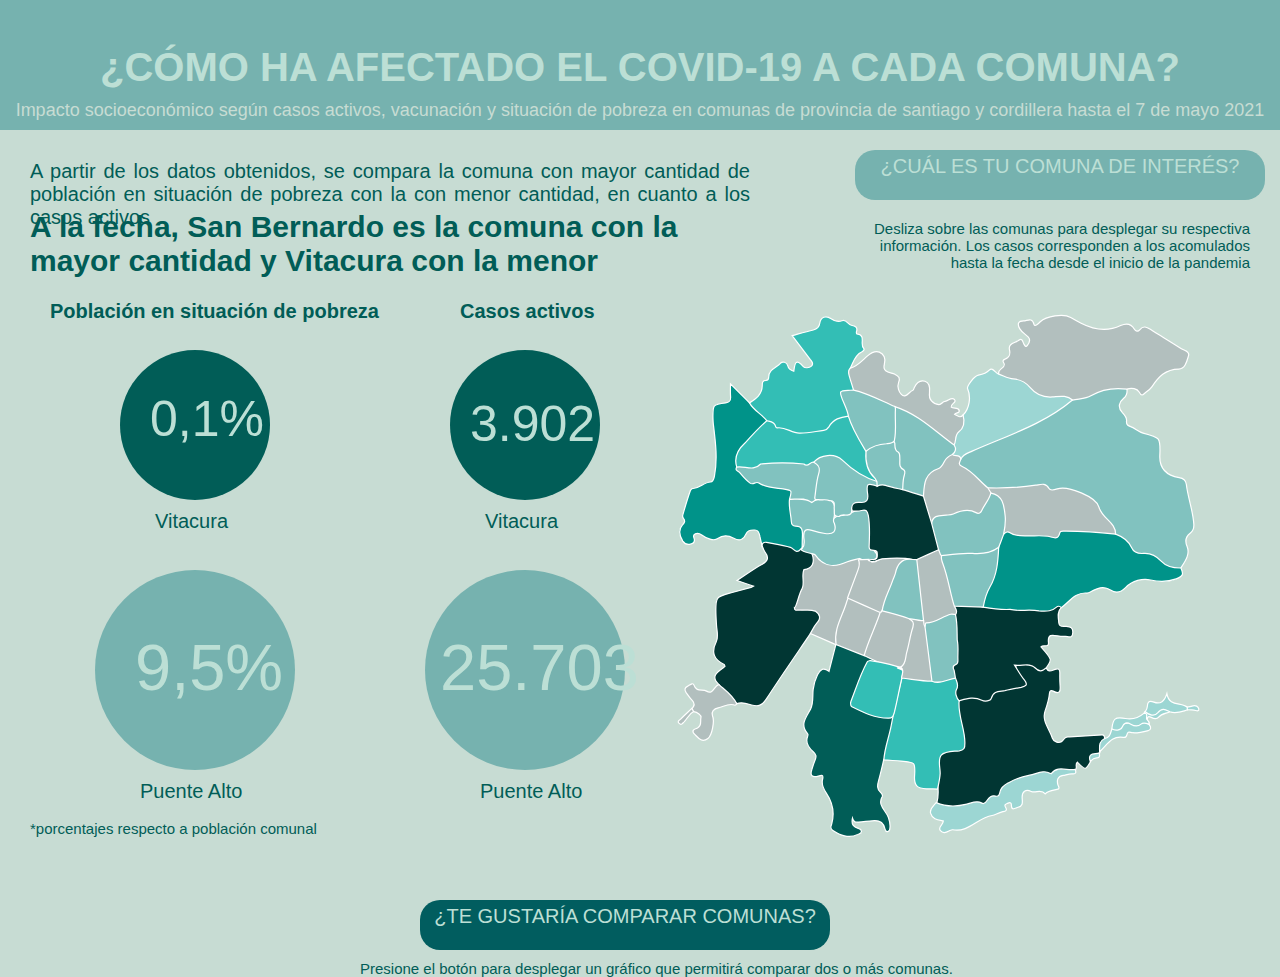
==== index.html @ 8c38717f "lunes" ====
<!DOCTYPE html>
<html>
<head>
	<meta charset="utf-8">
	<title>Grupo 3</title>
	<link rel="stylesheet" type="text/css" href="estilos.css">
	<script type="text/javascript" src="jquery-3.6.0.js"></script>
	<script type="text/javascript" src="d3.js"></script>
	<script type="text/javascript" src="visual.js"></script>
	<script type="text/javascript" src="ddimgtooltip.js"></script>
	<script src="https://d3js.org/d3.v6.min.js"></script>
	<script type="stylesheet" src="https://cdnjs.cloudflare.com/ajax/libs/font-awesome/5.15.2/css/all.min.css"></script>

</head>
<header>
	<h1 id="titulopagina"> <br> ¿CÓMO HA AFECTADO EL COVID-19 A CADA COMUNA? </h1>
	<p id="subtitulo"> Impacto socioeconómico según casos activos, vacunación y situación de pobreza en comunas de provincia de santiago y cordillera hasta el 7 de mayo 2021 </p>
</header>
<body>
	<a id="comparacion" class="linea" href="ultimo.html"> <p> ¿TE GUSTARÍA COMPARAR COMUNAS? </p> </a>
	<div id="nombrecomuna" class="linea"> <p> ¿CUÁL ES TU COMUNA DE INTERÉS? </p> </div>
	<p id="aclaracion1"> Presione el botón para desplegar un gráfico que permitirá comparar dos o más comunas. </p>
	<p id="aclaracion2"> Desliza sobre las comunas para desplegar su respectiva información. Los casos corresponden a los acomulados hasta la fecha desde el inicio de la pandemia </p>
	<div id="nav" class="enlinea">
		<ul id="menu">
			<li><a href="">Selección 1 <i class="fas fa-chevron-down"></i></a>
				<ul>
					<li class="cerrillos"><button>Cerrillos</button></li>
					<li class="cerronavia"><button>Cerro Navia</button></li>
					<li class="conchali"><button>Conchalí</button></li>
					<li class="elbosque"><button>El Bosque</button></li>
					<li class="estacioncentral"><button>Estacion Central</button></li>
					<li class="huechuraba"><button>Huechuraba</button></li>
					<li class="independencia"><button>Independencia</button></li>
					<li class="lacisterna"><button>La Cisterna</button></li>
					<li class="laflorida"><button>La Florida</button></li>
					<li class="lagranja"><button>La Granja</button></li>
					<li class="lapintana"><button>La Pintana</button></li>
					<li class="lareina"><button>La Reina</button></li>
					<li class="lascondes"><button>Las Condes</button></li>
					<li class="lobarnechea"><button>Lo Barnechea</button></li>
					<li class="loespejo"><button>Lo Espejo</button></li>
					<li class="loprado"><button>Lo Prado</button></li>
					<li class="pirque"><button>Pirque</button></li>
					<li class="sanjosedemaipo"><button>San José de Maipo</button></li>
					<li class="macul"><button>Macul</button></li>
					<li class="maipu"><button>Maipu</button></li>
					<li class="ñuñoa"><button>Ñuñoa</button></li>
					<li class="padrehurtado"><button>Padre Hurtado</button></li>
					<li class="pedroaguirrecerda"><button>Pedro Aguirre Cerda</button></li>
					<li class="peñalolen"><button>Peñalolén</button></li>
					<li class="providencia"><button>Providencia</button></li>
					<li class="pudahuel"><button>Pudahuel</button></li>
					<li class="puentealto"><button>Puente Alto</button></li>
					<li class="quilicura"><button>Quilicura</button></li>
					<li class="quintanormal"><button>Quinta Normal</button></li>
					<li class="recoleta"><button>Recoleta</button></li>
					<li class="renca"><button>Renca</button></li>
					<li class="sanbernardo"><button>San Bernardo</button></li>
					<li class="sanjoaquin"><button>San Joaquín</button></li>
					<li class="sanmiguel"><button>San Miguel</button></li>
					<li class="sanramon" ><button>San Ramón</button></li>
					<li class="santiago"><button>Santiago</button></li>
					<li class="vitacura"><button>Vitacura</button></li>
				</ul>
			</li>
			<li><a href="">Selección 2 <i class="fas fa-chevron-down"></i></a>
				<ul>
					<li class="cerrillos" ><button>Cerrillos</button></li>
					<li class="cerronavia"><button>Cerro Navia</button></li>
					<li class="conchali"><button>Conchalí</button></li>
					<li class="elbosque"><button>El Bosque</button></li>
					<li class="estacioncentral"><button>Estacion Central</button></li>
					<li class="huechuraba"><button>Huechuraba</button></li>
					<li class="independencia"><button>Independencia</button></li>
					<li class="lacisterna"><button>La Cisterna</button></li>
					<li class="laflorida"><button>La Florida</button></li>
					<li class="lagranja"><button>La Granja</button></li>
					<li class="lapintana"><button>La Pintana</button></li>
					<li class="lareina"><button>La Reina</button></li>
					<li class="lascondes"><button>Las Condes</button></li>
					<li class="lobarnechea"><button>Lo Barnechea</button></li>
					<li class="loespejo"><button>Lo Espejo</button></li>
					<li class="loprado"><button>Lo Prado</button></li>
					<li class="pirque"><button>Pirque</button></li>
					<li class="sanjosedemaipo"><button>San José de Maipo</button></li>
					<li class="macul"><button>Macul</button></li>
					<li class="maipu"><button>Maipu</button></li>
					<li class="ñuñoa"><button>Ñuñoa</button></li>
					<li class="padrehurtado"><button>Padre Hurtado</button></li>
					<li class="pedroaguirrecerda"><button>Pedro Aguirre Cerda</button></li>
					<li class="peñalolen"><button>Peñalolén</button></li>
					<li class="providencia"><button>Providencia</button></li>
					<li class="pudahuel"><button>Pudahuel</button></li>
					<li class="puentealto"><button>Puente Alto</button></li>
					<li class="quilicura"><button>Quilicura</button></li>
					<li class="recoleta"><button>Quinta Normal</button></li>
					<li class="recoleta"><button>Recoleta</button></li>
					<li class="renca"><button>Renca</button></li>
					<li class="sanbernardo"><button>San Bernardo</button></li>
					<li class="sanjoaquin"><button>San Joaquín</button></li>
					<li class="sanmiguel"><button>San Miguel</button></li>
					<li class="sanramon"><button>San Ramón</button></li>
					<li class="santiago"><button>Santiago</button></li>
					<li class="vitacura"><button>Vitacura</button></li>
				</ul>
			</li>
		</ul>
	</div>
	<div> <button id="boton"> LIMPIAR </button></div>
	<div id="general" class="enlinea">

		<svg class="mapa" version="1.1" id="mapa" xmlns="http://www.w3.org/2000/svg" xmlns:xlink="http://www.w3.org/1999/xlink" x="0px" y="0px"
		viewBox="0 0 1000 800" enable-background="new 0 0 700 200" xml:space="preserve">
		<g>
			<path class="comuna" id="Las Condes" rel="imgtip[0]" fill= "#81c2bf" stroke="#FFFFFF" stroke-width="1.5" stroke-miterlimit="10" d="M816.2,166.4c0.6,4.5,0,8-4.1,11.3
			c-5.9,4.9-7.8,11.3-1.6,18.1c2.8,2.9,5.7,6.1,5.2,10.4c-0.6,4.9,2,6.1,5.8,7.4c5.2,2,9.3,6.4,14.9,7.8c21.3,5.5,22,5.7,20.9,27.5
			c-0.9,17,8.8,25.5,24.1,28.1c5.5,0.9,8.3,2.6,9,8.3c2,17,8.4,33,9.4,50.1c0.3,4.8-0.7,8.1-4.6,11.2c-5.5,4.2-7.1,8.7-3.9,16.2
			c4.2,10-2.3,18.8-7.7,27.1c-10,5.7-18.3-0.1-25.1-5.8c-7.2-6.1-14.3-10-23.9-10c-4.8,0-9.9-1.6-12-5.8
			c-5.2-9.3-13.8-14.6-22.2-20.4c-2.9-6.8-6.5-12.9-12.6-17.5c-2.6-2-4.8-4.8-5.8-8c-4.3-13.8-14.9-20-27.8-24.5
			c-9.6-3.3-18.8-6.5-29-3.8c-1.3,0.3-2.9,0.3-3.9-0.3c-13.8-9.3-28.3-2.5-42.5-1.9c-11.9,0.6-23.8,1.3-35.7-0.3
			c-7.1-3.6-13-9-18.6-14.6c-4.2-4.2-8.4-8.6-13.9-11c-5.9-2.8-7.5-7-4.3-12.9c2.8-5.8,8-8.6,13.6-10.9c29.7-12.5,59.3-25.5,89-38
			c5.9-2.5,11.2-5.7,15.2-10.9c6.1-8,15.7-10.9,24.1-15.7c14.3-4.1,28.3-9.1,42.2-14.1C798.4,160.9,808.1,161.2,816.2,166.4z"/>
			<path class="comuna" id="San Bernardo" rel="imgtip[1]" fill="#015d57" stroke="#FFFFFF" stroke-width="1.5" stroke-miterlimit="10" d="M512.2,629.7
			c-2,8.4-3.9,16.8-6.2,25.1c-1.6,5.9-3.2,11.6,2.6,16.2c1.2,0.9,2.3,3.5,1.9,4.3c-6.8,11.3,4.3,17.7,7.4,26.2
			c1.6,4.5,2.6,8.8,2,13.5c-0.1,1.9-0.1,4.2-2.8,4.5c-2.8,0.4-3-1.9-3.5-3.8c-1.9-8.7-8-10.7-15.9-9.7c-5.7,0.6-11.3,1-16.8,1.6
			c-3,0.3-6.2,1-7.8-4.8c-2,8.7,2.2,11,7.1,12.6c2,0.6,3.9,1,4.1,3.5c0.3,3.3-2.6,3.2-4.6,4.2c-11.7,5.5-21.7,1-31.6-5.4
			c-3.9-2.6-1.7-4.9-1-7.5c3.9-13.9,1.4-26.7-6.7-38.8c-3.2-4.8-6.2-10.6-4.8-16.7c1.7-6.5-0.7-5.9-5.2-4.6c-7.4,2-10.9-0.3-8.1-8.3
			c1.3-4.1,2.6-8.3,4.2-12.2c1.6-4.1,1.6-6.4-2.5-10c-4.9-4.3-10.3-10.3-7.1-18.7c0.4-1.2,0.9-3,0.3-3.6c-10.6-11.7-1.7-21,3.5-30.9
			c3.9-7.5,2.3-16.2,3.2-24.3c0.7-6.7,2.5-12.6,5.5-18.7c3.5-6.8,7.1-9.7,14.3-4.2c3-11.7,5.8-22.6,8.6-33.5c0.4-0.3,0.9-0.6,1.3-0.9
			c13.2,1.3,23.8,9.4,35.9,13.3c14.6,6.2,29.4,12.5,45.4,14.8c5.4,4.5,3.2,10,2.2,15.4c-6.2,31-12.8,61.9-20.7,92.5
			C515.4,623.9,514.5,627.1,512.2,629.7z"/>
			<path class="comuna" id="Puente Alto" rel="imgtip[2]" fill="#013633" stroke="#FFFFFF" stroke-width="1.5" stroke-miterlimit="10" d="M715.2,514.9c2.8,6.1,7.4,3,11,1.9
			c4.5-1.6,6.1-0.6,6.1,4.2c-0.1,5.4-0.1,10.6,0.3,15.9c0.6,6.8,0,11.6-8.6,7c-2.6-1.4-4.3-0.6-4.6,2.5c-0.7,7.7-2.9,14.9-5.5,22.2
			c-4.6,12.8,5.8,22.8,9.1,34.2c0.9,2.9,8.7,9.6,14.3,1.3c1.2-1.7,2.8-2.8,4.9-2.9c14.2-0.9,28.4-1.6,42.8-2.5
			c3.8-0.3,2.9,2.6,3.5,4.8c-1.4,5.7-4.8,10.6-5.9,16.2c0,0.6-0.3,1.2-0.6,1.7c-2.6,4.8-11,3.3-11.3,10.6
			c-6.2,11.2-6.7,11.2-16.5,0.7c-3.2,2.5,0.1,6.4-2,9.1c-0.4,0.9-1.3,2.5-1.6,2.3c-12.5-3.8-23.6,5.9-35.8,3.5
			c-4.5-0.9-8.6-0.9-12.5,1.6c-4.9,3-9.9,5.4-15.9,3.5c-2.5-0.7-4.8-0.1-6.2,1.9c-2.9,4.1-7.1,5.7-11.6,7.2c-2.3,0.7-4.5,2-5.4,4.2
			c-2.9,7.2-7.5,11.7-15.5,13.6c-4.2,0.9-6.5,7.1-11.7,6.8c-17.2-1.3-33.9,8.1-51.3,2c-2.6-0.9-6.4-0.3-6.2-4.8
			c1.6-5.5,1.9-11.3,1.6-17c-2-13.2,0-26.4,0.9-39.4c0.4-6.8,7-8.1,12.6-9.3c17.5-4.1,17.5-3.9,16.4-21.9c-0.6-8.7-4.3-16.7-4.9-25.2
			c-0.3-4.6-1.4-9.1,0.4-13.8c7.2-6.5,15.5-8.6,24.8-5.7c7.2,2.2,13.5,2.8,18.1-5.1c2.2-3.5,6.7-4.1,10.6-4.6
			c7.5-1.2,14.9-2.8,22.5-4.2c5.2-1,7.1-3.2,3.8-8.1c-1.2-1.6-2.3-3.2-3.3-4.9c-2-3.9-7.1-7.5-4.3-12.3c2.3-3.9,7.8-2.5,12-2.6
			c5.4-0.3,10.7,0.1,15.1,3.9C707.3,515.9,711.5,513.9,715.2,514.9z"/>
			<path class="comuna" id="Lo Barnechea" rel="imgtip[3]"fill="#b2bfbe" stroke="#FFFFFF" stroke-width="1.5" stroke-miterlimit="10" d="M816.2,166.4
			c-15.9-2-30.7-0.4-45.1,8.4c-6.4,3.9-15.2,3.6-22.9,5.4c-10.4-1.4-21-1.6-31.6-1.4c-6.2,0.1-12.3-1.3-16.2-6.1
			c-10.7-13-25.4-17.2-40.9-20c-3-0.6-5.4-1-3.5-4.8c-0.9-3,0.7-5.1,2.9-6.8c2.5-2,5.9-3.9,3-8c-1.3-1.9-0.1-3.3,1.3-3.9
			c6.1-2.3,7.7-5.5,6.1-12.3c-1.7-8,7.4-8.1,11.7-11.6c4.5-3.5,4.9,2.3,6.4,4.8c1,1.7,2.3,4.3,4.1,2c2.3-2.9,4.8-7,1.4-10.7
			c-3.3-3.6-8-5.8-10.6-10.3c-3.6-6.1-2.2-9.9,4.8-9.9c4.3,0,10.6-5.1,13,4.5c0.9,3,5.7-1.4,7.7-3.5c7.5-7.2,29.1-10.4,38.1-5.4
			c4.3,2.5,8.7,4.9,13,7.2c16.1,8.3,32.5,10.9,49.4,2.9c6.7-3,12.8-2.9,17,4.3c1.9,3.2,4.5,3.9,7.1,0.7c4.3-5.1,8.4-3.2,13-0.3
			c12.9,8.3,26.1,15.9,38.8,24.3c3.5,2.3,10.9,2.9,9,8.7c-2,6.7-4.2,16.7-12.3,16.7c-16.8,0.1-25.4,10.1-33.6,22.2
			c-2,2.9-5.2,5.1-8.1,7.4c-2.8,2.3-4.5,5.4-7.8-0.9C829,165.8,822.2,164.2,816.2,166.4z"/>
			
			<path class="comuna" id="Maipu" fill="#013633" rel="imgtip[4]" stroke="#FFFFFF" stroke-width="1.5" stroke-miterlimit="10" d="M306.2,535.8
			c-10.4-9.4-3.2-14.9,4.6-20.4c1-0.7,2-1.7,2.9-2.5c-0.4-1-0.6-1.9-1-2.2c-12.6-6.2-16.7-14.9-9.9-28.4c3-5.9,0.9-13,0.4-19.7
			c-0.4-6.7-0.9-13.3-0.9-19.9c-0.1-15.7,0.9-16.8,16.2-20.9c9.3-2.5,18.6-5.1,27.8-7.5c0.9-0.3,1.6-0.9,2.9-1.6
			c-6.4-2.2-12.3-4.2-20.4-7.1c11.3-7.4,20.7-14.3,30.9-19.9c7.8-4.3,9.4-8.7,3.9-15.8c-1.7-2.3-2.5-5.4-3.6-8.1
			c-1.6-5.8,2.6-6.2,6.2-5.7c11,1.7,22.2,2.8,32.5,7.2c3.2,1.4,6.1,2,9.3,1.6c5.2,2,11.2,2.6,15.7,6.5c4.9,10.7,2.5,17.8-8.1,23.9
			c-5.4,5.8-0.9,13.2-3.3,19.4c-2.6,8-7.2,15.4-8.6,23.8c2.5,4.8,7,2.2,10.6,2.6c3.9,0.4,7.8-0.1,11.7,1.2c11,6.8,11.3,7.7,4.1,18.3
			c-2.8,4.1-4.6,8.8-9.4,11.2c-18.6,27.4-37.5,54.5-55.4,82.2c-5.1,7.8-10,9.7-18.4,7.2c-5.8-1.7-11.9-4.2-18.3-1.6
			C320.7,551.9,311.8,545.4,306.2,535.8z"/>
			
			<path class="comuna" id="Peñalolén" fill="#009389" rel="imgtip[5]" stroke="#FFFFFF" stroke-width="1.5" stroke-miterlimit="10" d="M802,347.7c9,3.2,16.2,7.7,20.3,17.4
			c2.2,5.2,8.3,7.1,14.5,6.7c9.1-0.7,16.1,2.9,22.5,9.9c6.2,6.7,15.2,8.4,24.3,8.3c3.3,7,3.5,10.1-5.9,13.6
			c-11.3,4.2-20.3,4.2-32,1.4c-9.7-2.3-22.8,0.6-31.3,9.6c-5.8,6.1-12.3,7-18.8,2.9c-9-5.8-16.4-2.2-24.1,1.9c-1.7,0.9-3.6,2-5.5,1.9
			c-14.9-1.2-21.9,11.3-32,18.4c-9.3,4.6-18.6,9-29.4,5.9c-11.4-1.9-23-0.6-34.5-0.7c-11.2,0.1-22.3,0.4-33-3.6
			c-4.6-7.2-1.7-14.5,1.9-20.6c10.3-17.5,12.9-36.8,14.9-56.4c2.3-6.2,3.5-12.9,7.4-18.6c2.3-3,5.5-4.1,8.8-2.5
			c11,5.1,22.8,3.5,34.3,3.6c4.3,0.1,8.7-0.3,12.9,0.6c5.2,1.2,9.7,1.2,13.6-3.2c2.9-3.2,7.1-3,11.2-3.3c17.2-1,34.3,2.6,51.6,2.2
			C797.1,343.2,800,344.6,802,347.7z"/>
			
			<path class="comuna" id="Pudahuel" fill="#009389" rel="imgtip[6]" stroke="#FFFFFF" stroke-width="1.5" stroke-miterlimit="10" d="M408.4,366.4
			c-5.8,7.2-8.6-1-12.9-2.2c-9.9-2.6-19.9-4.2-29.9-6.2c-3-0.6-5.2,0.3-5.7,3.8c-0.9-3.9-1.7-7.7-2.6-11.6c-0.7-3.6-1.4-7.8-6.2-7.7
			c-3.9,0.1-8.4-0.9-10.9,4.6c-2.9,6.5-7,10.3-15.5,5.7c-5.5-2.9-12.3-5.2-20,0.4c-4.9,3.6-14.1-0.1-20-4.5c-2.9-2-5.2-2.6-8.1-1.4
			c-3.9,1.6-1.7,4.1-1.2,6.5c0.7,3.6-1.7,5.7-4.8,6.4c-3.9,0.9-7.5-0.6-9.6-3.8c-3.9-6.4-6.5-13.3-0.6-20c2.5-2.8,4.3-4.8,1.4-8.3
			c-0.9-1.2-1.2-3.3-0.7-4.8c2.9-10.1,5.9-20.3,9.4-30.1c0.4-1.4,3-2.8,4.8-2.9c7.4-0.9,12.6-7.4,20.4-7.8c2.8-0.1,4.1-3.6,4.8-7
			c4.3-22,1.3-43.9-1.4-65.8c-0.3-2.3-0.3-4.6-0.4-7c-0.4-16.8-0.4-17.1,15.9-19.1c5.5-0.7,6.5-3,6.1-7.8c-0.4-4.6-0.1-9.3-0.1-15.9
			c8.4,8.4,16.1,15.9,23.6,23.5c8,7,17.8,12.2,22.6,22.3c-8,11.3-18.8,19.9-27.8,30.4c-10.6,6.1-11.2,15.9-10.4,26.5
			c0.3,3.9,2.8,5.8,5.4,7.7c5.9,10.7,17.5,10.9,27.2,13.5c7.5,2,15.4,3.8,23.3,4.9c14.5,2.2,14.8,2.3,12.6,16.8
			c-0.6,7.4,0.4,14.6,1.7,21.7c0.4,2.6,1,5.7,3.9,6.5c10.3,3.5,10.4,11.6,10,20.3c-0.1,3.6,0.3,7.4-1.6,10.7
			C410.6,366.1,409.7,366.5,408.4,366.4z"/>

			<path class="comuna" id="Quilicura" fill="#33beb5" rel="imgtip[7]" stroke="#FFFFFF" stroke-width="1.5" stroke-miterlimit="10" d="M366,205.9
			c-6.2-8.4-16.7-12.8-21.6-22.3c8.1-5.1,15.7-10.4,15.9-21.3c0-3.5-0.1-6.7,4.8-6.8c2.3-0.1,3.3-2.5,3.3-4.3
			c0.1-9.7,9.6-11.6,14.6-17.1c2.5-2.6,8.1-2,9.3,3.3c0.9,4.1,3.2,5.5,7.4,6.7c1.2-7.2,1.3-18.3,12-5.8c1.6,1.9,7.2,2,10.1-0.7
			c3.6-3.3,0.4-5.9-1.6-8.4c-7.2-9.4-14.5-19-22.5-29.6c9.4-2.6,17.8-5.1,26.4-7.1c4.8-1.2,7.4-3,8.1-8.4c1.2-7.8,7.4-10.4,14.2-5.7
			c4.5,3.2,8.1,4.9,13.5,2.5c5.5-2.5,7.4,4.8,11.7,5.7c4.8,1,8.4,1.9,6.5,8c-0.3,0.9,0.1,2.8,0.4,2.8c12.3,1.4,3.2,13.2,8.6,18.1
			c1.4,1.4-0.7,3.8-2.6,4.5c-8.8,3.9-10.1,13-14.2,20.3c0.4,5.9,1.6,11.7,3.6,17.4c1.2,3.3,2.5,7,0.6,10.6
			c-13.5,5.5-13.3,5.5-7.8,20.3c1.3,3.6,3.2,7.2,2,11.3c-1.6,3-4.8,3.2-7.5,4.1c-3.8,1.2-8.3,2-10.6,5.1
			c-12.8,16.7-31.4,16.7-48.7,14.3C389.3,221.4,374.9,218.1,366,205.9z"/>
			
			<path class="comuna" id="La Florida" fill="#013633" rel="imgtip[8]" stroke="#FFFFFF" stroke-width="1.5" stroke-miterlimit="10" d="M636.4,439c11,1.9,22.2,3.3,33.5,2.8
			c11.9,2.9,24.2-0.7,36.2,1.9c7.7,0.1,15.7,1.4,22-4.8c1.7-1.7,4.2-1.4,5.9,0.7c-5.5,5.5-3.5,12.5-3,18.8c0.3,6.1,6.1,4.2,9.4,4.5
			c5.5,0.4,8.4,1.6,8.1,8c-0.3,8-5.7,4.5-9.3,4.6c-3.3,0.1-6.7-0.1-9.9-0.7c-6.7-1.2-12.5-2.3-11.2,8.3c0.9,7.1-7,2.3-9.4,5.4
			c14.2,15.7,14.5,16.2,6.4,26.5c-4.8,4.1-8.4,5.4-13.9-0.3c-6.4-6.5-15.7-1.9-25.5-3.2c4.6,7.1,7.8,13.2,12.2,18.4
			c5.2,6.4,1.7,8.1-3.9,9.3c-6.8,1.3-13.6,2.6-20.4,4.1c-6.7,1.3-14.3-0.4-17,9.7c-0.9,3.5-8.3,4.2-11.9,2.3
			c-10-5.1-19.1-1.9-28.6,0.7c-7.2-2.8-6.5-9.1-5.7-14.6c0.7-4.8,0.7-9.1-1-13.5c-1-3.6-2.2-7.2-2-11c7.1-11.7,6.8-24.5,4.3-37.4
			c-1-10-1.2-20-2.3-30c2-4.3-2.9-9.7,2.2-13.5C613.6,433.5,625.1,435.4,636.4,439z"/>

			<path class="comuna" id="La Pintana" fill="#33beb5" rel="imgtip[9]" stroke="#FFFFFF" stroke-width="1.5" stroke-miterlimit="10" d="M601.9,527.7
			c1.4,4.5,4.6,8.3,1.2,14.2c-2,3.6-0.4,10,3.3,14.2c-1.9,18,7.4,34.5,7.2,52.5c0,5.8-0.1,8.8-7,9.9c-7.7,1-17.7,0-22.5,5.5
			c-4.8,5.7-1.2,15.2-1.4,23c-0.3,6.7-1.9,13-3.3,19.4c-4.6-0.1-9.3-0.4-13.8-0.4c-11.7,0-15.7-4.2-14.9-15.9
			c1.2-17.2,1.2-17.4-16.7-18.7c-7.2-0.6-14.5-1-21.7-1.6c0.9-14.9,6.7-28.8,9.3-43.3c3.5-19.7,8.6-39.1,13-58.8
			c7.2-4.6,14.6,0,22-0.3c4.9-0.3,9.7,1.4,14.6,2c5.9,1.7,11.6,0.6,17.5-0.9C592.9,527.4,597.3,524.8,601.9,527.7z"/>
			
			<path class="comuna" id="Vitacura" fill="#9cd6d3" rel="imgtip[10]" stroke="#FFFFFF" stroke-width="1.5" stroke-miterlimit="10" d="M655.8,147.7c6.1,2,11.9,5.4,18.1,5.9
			c9,0.7,16.1,4.3,21.4,11c7.4,9,16.2,12.5,28,11.6c8.3-0.6,17.4-2.9,24.8,3.8c-36.8,31-82.5,44.8-125.4,63.9
			c-5.4,2.5-11.4,3.9-14.1,10c-3.9-1.3-8.6-1-11.3-5.1c0.1-4.5,2.6-8.7,1.6-13.3c0.3-7.7,2.2-14.8,7.8-20.4
			c4.6-4.8,2.8-11.2,4.8-16.5c7.7-7.7,10.1-22.3,5.5-32.6c-1.4-3.2,8.3-16.1,13.5-17.1c5.2-0.9,9.3-1.6,13.6-6.2
			C648.3,138.3,651.6,146.4,655.8,147.7z"/>
			
			<path class="comuna" id="Huechuraba" fill="#b2bfbe" rel="imgtip[11]" stroke="#FFFFFF" stroke-width="1.5" stroke-miterlimit="10" d="M611.3,198.5
			c2.3,8.3,2,15.8-5.5,21.6c-5.2,4.1-2.5,11.2-5.8,16.1c-5.4,0.9-8.6-3-12-5.9c-19.4-16.2-39.3-31.7-63.6-40.3
			c-14.9-6.1-29.3-13.6-44.6-18.6c-2.2-0.7-4.3-1.4-5.4-3.9c-1.7-5.7-3.5-11.2-5.1-16.8c-1-3.6-2.8-7.5,1.3-10.6
			c9-2.3,14.8-9.6,21.3-15.2c4.9-4.3,10.6-6.4,14.8-4.8c5.5,2.2,8.6,8,6.2,15.5c-2.9,10.1,8.4,9.9,12.6,12c6.1,3,7.5,4.9,5.2,10.7
			c-2.2,5.5,0.9,12,3.2,14.3c5.9,6.4,9.7-3,14.8-4.8c0.9-0.3,1.2-2.3,1.7-3.5c2.8-5.7,7.2-9.6,13.3-7.7c6.5,2,6.4,8.4,5.7,14.3
			c-1.2,8.3,3.9,14.2,11.7,14.8c3.5,0.3,4.3-3.8,7.7-3.9c4.1,0,7.8-6.5,11.6-2.6s-4.9,5.4-3.9,9.7c2.8,2.8,8.7-0.9,10,4.2
			c1,3.9-3.9,2.2-5.8,4.8C604.7,199.9,607.6,203.3,611.3,198.5z"/>

			<path class="comuna" id="Cerrillos" fill="#b2bfbe" rel="imgtip[12]" stroke="#FFFFFF" stroke-width="1.5" stroke-miterlimit="10" d="M412.5,392
			c10.4-1.2,14.1-8.6,9.9-20c5.8-3,8.8,1.7,11.4,4.9c6.5,7.7,13.8,8.7,23,5.8c8.4-2.8,16.7-6.5,25.9-5.2c4.6,4.5,2.9,9.7,1,14.6
			c-4.5,11.6-9,23.2-12.9,35.1c-4.3,11.4-8.1,23.2-13,34.3c-3.5,7.8-0.9,16.5-5.1,24.1l-0.6,0.1c-10.6-4.6-21.2-9.3-31.6-13.9
			c2.5-4.2,4.5-8.8,7.7-12.5c5.7-6.2,4.9-10.9-1.7-15.4c-6.5-2.6-13.3-0.6-19.9-1.3c-2.3-0.3-6.2,1.9-6.1-3.2
			c2.6,0.3,5.2-16.2,9.6-23.6C413.8,408.3,408.9,399.6,412.5,392z"/>

			<g class="comuna" id="Padre Hurtado">
				<path id="PH_1_" fill="#b2bfbe" rel="imgtip[13]" stroke="#FFFFFF" stroke-width="1.5" stroke-miterlimit="10" d="M306.2,535.8
				c8.1,7.2,17.5,13.5,22.2,23.9c-0.7,0.7-1.7,2-2,1.9c-7.8-3.6-14.2,1.9-21.2,3.2c-5.2,0.9-9.1,5.4-7.1,10
				c2.8,6.4-0.4,24.3-5.7,28.3c-7.4,5.5-11.7-0.1-16.5-5.1c-5.7-5.8,1-6.8,3.5-8.1c6.1-2.9,3-8.8,4.3-12.9c0.9-3-4.5-6.7-9.1-7.4
				c-1.7-0.7-3.3-1.6-2.2-3.9c3.2-3.2,4.2-6.1,0.6-10c-3-3-5.4-6.7-8-10.3c-2-3-1.7-5.9,1.7-7.4c2.6-1.2,7-5.8,8.3-1.6
				c2.8,9.1,10.7,4.6,15.7,7.5c8.1,4.9,9.3-5.9,14.6-7.8C305.5,535.9,305.8,535.8,306.2,535.8z"/>
				<path id="PH_2_" fill="#b2bfbe" rel="imgtip[13]" stroke="#FFFFFF" stroke-width="1.5" stroke-miterlimit="10" d="M272.3,565.5
				c0.7,1.3,1.4,2.6,2.2,3.9c-5.7,2.8-7.7,8.8-11.9,12.9c-1.9,1.7-3.3,4.8-6.2,2c-3-2.8,0.7-4.1,1.9-5.4
				C262.8,574.3,267.6,570,272.3,565.5z"/>
			</g>
			<g class="comuna" id="Pirque">
				<path id="PIR_2_" fill="#9cd6d3" rel="imgtip[14]" stroke="#FFFFFF" stroke-width="1.5" stroke-miterlimit="10" d="M577.7,683.3
				c12.6,5.4,25.4,5.2,38.4,1.9c6.1-1.4,12-5.1,18.7-1.3c2.5,1.4,5.1-1,6.5-3.3c2.5-3.8,4.9-6.8,10.4-5.5c4.8,1.2,5.4-3.2,6.1-6.1
				c1.6-6.2,6.1-8.1,11.2-11c8.3-4.6,16.4-7.1,25.8-9c8.8-1.7,16.5-7.4,25.8-2.2c0.3,0.1,0.9,0.3,0.9,0.3c8.4-10.9,20.1-3,30.1-5.4
				c0.9,3,1.7,6.1-3.5,5.7c-4.1-0.3-7.8,1.2-11.7,1.9c-7.1,1.4-8.1,5.9-6.5,11.7c0.6,2.3,3.3,4.9-1.3,5.8c-5.2,1-10.7,1.2-14.6,5.5
				c-4.9-6.5-12-0.4-17.5-3c-6.8-3.2-11.6,0-11.3,7.8c0.1,4.8,1.9,10.1-5.1,12c-3.8,1-8.4,5.2-8.4-3.3c0-3-2.3-2.8-4.2-1.9
				c-1.9,0.9-5.2,1.4-3.2,4.8c3.5,5.5-1.7,5.5-4.2,6.1c-4.5,1-8.8,4.2-12.5,4.6c-17.8,2.5-29.3,21.6-49.1,17.8
				c-0.9-0.1-2,0.1-2.9,0.6c-4.2,1.9-8.7,5.4-12.6,0.6s3.8-7,3.6-12.2c-6.4-1.2-13.8-1.6-15.9-9.7
				C569.3,690.3,574.7,687.4,577.7,683.3z"/>
				<path class="comuna" id="Pirque" rel="imgtip[14]" fill="#9cd6d3" stroke="#FFFFFF" stroke-width="1.5" stroke-miterlimit="10" d="M782,619.6
				c0-6.2-1.3-12.8,5.9-16.2c7.2-0.9,7.7-7,9.4-12c1,0.1,2.3,0.3,2.9-0.3c9.6-9.1,21.7-7.1,33.2-8.4c4.3-0.4,7.8-0.4,10.6,3.2
				c2.8,2.9,2.2,6.4-0.9,7.2c-6.5,1.7-13.6,3.6-20,2.8c-3.9-0.6-5.8-2.3-7,2.6c-0.4,2-2.2,3.6-4.3,3.2C796.5,598.8,791,612,782,619.6
				z"/>
				<path class="comuna" id="Pirque" rel="imgtip[14]" fill="#9cd6d3" stroke="#FFFFFF" stroke-width="1.5" stroke-miterlimit="10" d="M841.6,579.7
				c-3.5-1.6,0-6.4-3.6-8c-0.3-1,0-1.9,1.2-2.2c7.4,1.7,13.3,2.9,19.1-5.8c4.1-6.1,8.3,2.5,11.6,5.9c-4.6,2.3-10.3,2.2-14.1,6.8
				c-2.3,2.8-6.1,2-9.3,0.3C843.2,575.1,841.5,575.6,841.6,579.7z"/>
				<path class="comuna" id="Pirque" rel="imgtip[14]" fill="#9cd6d3" stroke="#FFFFFF" stroke-width="1.5" stroke-miterlimit="10" d="M770.3,631.7
				c-3.9-11.7,6.2-8.4,11.3-10.6c0.4,2.9,1.4,6.4-3.2,6.2C774.5,627.4,772.5,629.4,770.3,631.7z"/>
			</g>
			<g class="comuna" id="San José de Maipo">
				<path id="SJM_2_" fill="#9cd6d3" rel="imgtip[15]" stroke="#FFFFFF" stroke-width="1.5" stroke-miterlimit="10" d="M839.1,569.6
				c1.3-1.9,2.3-3.6,2.5-6.2c0.3-4.9,1.2-8.4,8.3-5.7c8.1,3.2,13.5-1.4,16.2-10.6c2.5,16.4,18,10.3,25.7,17c1.3,1.2,1.3,2.2,0,3.3
				c-7.1,2-14.2,5.5-21.9,2.3c-5.2-2.6-9.6-5.9-15.1,1.2C850.5,576.2,844.1,573.8,839.1,569.6z"/>
				<path id="SJM_1_" fill="#9cd6d3" rel="imgtip[15]" stroke="#FFFFFF" stroke-width="1.5" stroke-miterlimit="10" d="M844.1,585.5
				c-3.3-1.3-7.1-3.2-10.3-0.4c-4.3,3.8-8.6,2.6-12.8,0.1c-5.1-2.9-8.6-1.9-10.9,3.9c-1.6,3.9-8.8,4.8-12.8,1.9
				c1.4-12.6,3.6-15.4,17.1-12.9c9.9,1.9,16.5-0.9,23.3-6.7c6.1,0.4,1.3,5.8,3.6,8C843.3,581.2,844.4,583,844.1,585.5z"/>
				<path id="SJM_3_" fill="#9cd6d3" rel="imgtip[15]" stroke="#FFFFFF" stroke-width="1.5" stroke-miterlimit="10" d="M891.6,567.2c0-1.2,0-2.2,0-3.3
				c1.6-0.3,3.2-0.4,4.8-1c3.2-1.2,6.5-2.2,8.7,1.3c1.4,2.3,1.9,5.4-2.9,3.9c-1.6-0.4-3.2-0.6-4.8-0.7
				C895.5,567.4,893.6,567.4,891.6,567.2z"/>
			</g>
			<path class="comuna" id="La Reina" rel="imgtip[16]" fill="#b2bfbe" stroke="#FFFFFF" stroke-width="1.5" stroke-miterlimit="10" d="M802,347.7
			c-21.7-2.5-43.6-4.1-65.5-3.9c-1.6,0-3.9,0.1-4.2,1.9c-2.3,10.4-8.7,5.7-14.9,4.6c-7.8-1.2-15.9-0.4-23.9-0.4
			c-8.3,0-16.8,1-24.1-4.2c-3.5-2.5-5.4-0.1-7.4,2.2c-2.9-2.8-1.6-6.2-1.3-9.4c0.6-5.4,0.6-10.6,0.1-15.9
			c-0.9-10.9-4.2-20.1-15.1-24.8c-2.2-2.2-5.2-4.1-3.8-8c20.3,0.6,40.3-0.3,60.4-3.3c5.4-0.7,12.2-3.9,16.5,4.2
			c1.6,3,6.8,1.6,10.3,0.4c13.2-4.5,49.3,10,52.2,23C785.1,328.5,802.3,332.5,802,347.7z"/>

			<path class="comuna" id="Providencia" rel="imgtip[17]" fill="#b2bfbe" stroke="#FFFFFF" stroke-width="1.5" stroke-miterlimit="10" d="M642.2,289.7c1.3,2,2.6,4.2,3.9,6.2
			c0.6,11.2-6.4,18.6-13.2,25.9c-1.6,1.7-4.3,1.2-6.7,0.6c-2.6-0.7-5.2-2.3-7.7-1.7c-15.9,3.6-33.3,2.9-47.2,13.5
			c-8.3-9.7-8.6-22.3-11.9-33.8c-0.7-7.8,0.3-15.4,3.9-22.2c7.1-13.6,21.4-20.1,31.7-30.6c0.6-0.6,1.9,0,2.8,0.4
			c2.8,3.3,10-1.3,10.7,5.9c-0.6,3-4.5,6.5,1.2,9C623.1,268.8,631.3,281,642.2,289.7z"/>

			<path class="comuna" id="La Cisterna" rel="imgtip[18]" fill="#b2bfbe" stroke="#FFFFFF" stroke-width="1.5" stroke-miterlimit="10" d="M533.5,513.9
			c-17,0.1-31.3-7.2-45.9-14.5c-1.4-2.2-1.4-4.5-0.6-6.7c6.5-16.7,11.7-33.8,20.6-49.6c0.9-0.6,1.9-1,2.9-1.3
			c12.5,1.2,24.1,4.9,35.5,9.9c4.9,2.8,6.8,6.8,5.4,12.5c-3.6,13.8-6.4,27.7-9.9,41.4C540.3,509.7,539.6,514.5,533.5,513.9z"/>
			
			<path class="comuna" id="El Bosque" rel="imgtip[19]" fill="#33beb5" stroke="#FFFFFF" stroke-width="1.5" stroke-miterlimit="10" d="M517.7,577.7
			c-16.6,0.1-30.6-6.9-44.9-14c-0.8-0.4-1.4-1-1.7-1.8c-0.7-1.8-0.6-3.6,0.1-5.4c6.4-16.3,11.5-33.1,20.1-48.7
			c0.4-0.7,0.9-1.2,1.6-1.5c0.3-0.2,0.7-0.3,1.1-0.4c0.5-0.2,1-0.2,1.5-0.2c14.9,2.2,34,7,40.6,10.2c0.2,0.1-10.8-2.5-5.6-0.3
			c4.9,2,7.1,1.4,5.6,6.9c-3.6,13.8-6.9,33.1-10.4,46.9C524.5,573.5,523.7,578.2,517.7,577.7z"/>
			
			<path class="comuna" id="Lo Espejo" rel="imgtip[20]" fill="#b2bfbe" stroke="#FFFFFF" stroke-width="1.5" stroke-miterlimit="10" d="M508.3,443.8
			c-5.8,19-15.5,36.4-20.6,55.7c-11.7-4.6-23.3-9.3-35.1-13.9c-3.3-19.3,7.8-34.9,12.9-52.2c0.7-2.5,1.9-4.9,2.8-7.4
			C482.8,429.4,496.7,434.1,508.3,443.8z"/>

			<path class="comuna" id="San Ramón" rel="imgtip[21]" fill="#b2bfbe" stroke="#FFFFFF" stroke-width="1.5" stroke-miterlimit="10" d="M533.5,513.9
			c7.1-4.2,5.5-12.2,7.4-18.4c3-10.3,4.2-21.3,7.7-31.4c2.2-6.1-0.7-8.1-4.5-10.6c6.4-3.9,12.2-0.9,18.1,1.3c2.6,2.6,2.8,6.4,4.2,9.6
			c3.9,18.7,5.5,37.8,8.4,56.7c0.6,3.5,0.4,7.2-2.2,10.3c-12.9,0.1-25.4-2.6-38.1-3.9C534.5,522.9,538.9,518.1,533.5,513.9z"/>
			
			<path class="comuna" id="Estacion Central" rel="imgtip[22]" fill="#81c2bf" stroke="#FFFFFF" stroke-width="1.5" stroke-miterlimit="10" d="M482,378.1
			c-5.1,1.3-10.4,1.9-15.2,4.1c-15.7,7.1-29.6,7.5-40.3-8.6c-0.7-1-2.9-1.2-4.5-1.6c-4.6-1.6-10.1-1.3-13.8-5.5
			c0.6-0.3,1.2-0.7,1.6-1c3.2-5.1,1.3-11.2,1-16.5c-0.4-8.3,3.6-9.9,10.4-8.7c5.7,0.9,10.9,3,16.7,3.5c7.2,0.6,11.9-1.6,10.3-10.1
			c-0.4-5.7,3.3-7.8,7.8-9.3c10.9,1.2,19.1-7.1,29.4-8.3c6.4-0.6,8.6,3.5,9.7,8.8c2.6,12.5,1.9,24.9,1.6,37.4c0,2.9,1.7,4.5,3.8,6.4
			c5.4,5.4,3.8,10.4-3.5,11.6C492,380.9,486.7,381.6,482,378.1z"/>

			<path class="comuna" id="Ñuñoa" fill="#81c2bf" rel="imgtip[23]" stroke="#FFFFFF" stroke-width="1.5" stroke-miterlimit="10" d="M572,334.3
			c1.3-11.3,11.2-9.7,18.1-10.4c3-0.3,6.1-0.1,9-1.4c9.3-4.3,18.6-7.1,28.4-1.7c3.6,2,6.1-0.1,7.2-2.8c3.5-7.4,9.3-13.6,11.4-21.7
			c15.8,3,16.4,16.1,17.8,28.1c1,8-0.3,15.8-1.9,23.6c-2,5.5-4.2,10.9-6.2,16.4c-3.5,5.8-8.8,9.7-15.4,9.9
			c-18.6,0.7-37.1,1.6-55.5,1.9c-3.8-1.2-5.2-4.2-6.7-7.5c-2.5-7.5-4.3-15.2-6.5-22.8C570.7,341.9,569,338,572,334.3z"/>
			
			<path class="comuna" id="Macul" fill="#81c2bf" rel="imgtip[24]" stroke="#FFFFFF" stroke-width="1.5" stroke-miterlimit="10" d="M584.4,374.6
			c12.8-1.6,25.7-3.8,38.6-2.8c11.7,0.9,23-0.1,32.9-7.7c-0.9,17.2-1.9,34.5-11,49.7c-4.6,7.8-6.8,16.4-8.4,25.1
			c-12-0.4-24.1-0.9-36.1-1.2c-4.6-1.6-5.2-5.8-5.8-9.7c-2.2-13.5-6.1-26.5-10.3-39.4C582.6,384.2,580,379.3,584.4,374.6z"/>
			
			<path class="comuna" id="Renca" fill="#33beb5" rel="imgtip[25]" stroke="#FFFFFF" stroke-width="1.5" stroke-miterlimit="10" d="M366,205.9c4.2,1.2,9.4,0.9,10.9,6.8
			c0.1,0.9,1.4,2.2,1.9,2.2c10.1-1.9,17.7,6.2,27.7,6.5c10.6,0.3,20.6-2.3,30.7-3.5c3-0.3,5.1-2.2,6.4-4.3
			c5.4-9.9,14.6-12.2,24.5-13.5c9.1,14.1,15.9,29.4,23.8,44.2c0,12.3,2.9,23.6,11.6,32.8c1.2,1.2,1.4,2.9,1.2,4.6
			c-2.5,2.2-5.1,1.2-7.5,0.3c-11.6-4.3-22.6-9.6-31.7-18.4c-14.2-13.8-23-14.6-40.7-4.3c-4.5,3.3-9.3,5.7-14.9,2.6
			c-16.5-1.9-32.9-2.8-49.3,0.4c-10.3,7.4-21.2,5.7-32,2.2c-4.3-12.8,0.9-22.3,10.1-30.7C347.3,224.2,356,214.5,366,205.9z"/>
			
			<path class="comuna" id="Cerro Navia" rel="imgtip[26]" fill="#81c2bf" stroke="#FFFFFF" stroke-width="1.5" stroke-miterlimit="10" d="M328.4,263.9
			c9.9-1.9,21,5.9,29.9-3.9c18-1.9,35.9-1.9,54.1,0c5.1,5.2,7.8-3.5,12.3-2.2c8.6,0.3,10.6,5.4,9.1,12.6c-1.9,10.3-3.3,20.7-5.7,30.9
			c-1.2,3.2-2,6.7-6.1,7.5c-9-3.2-19-0.3-27.5-5.1c3.3-11.3,2.9-10.7-8.4-12.5c-10.1-1.4-21-1.4-30-7.4c-4.2-2.8-6.8,3.2-11,0.1
			c-5.1-3.5-8.7-8-12.5-12.5C331.8,269,325.4,268.8,328.4,263.9z"/>
			
			<path class="comuna" id="Lo Prado" rel="imgtip[27]" fill="#81c2bf" stroke="#FFFFFF" stroke-width="1.5" stroke-miterlimit="10" d="M394.4,304.1
			c9.4,0.1,19.3-2.3,27.8,3.9c6.5-4.6,13.6-5.7,21.3-3.8c1,0.3,2,0.7,3,1.4c6.5,5.7,4.3,13,3.8,20.1c-0.3,2.8-2.2,5.5,0.1,8.3
			c3.2,9.9-0.9,14.5-11.7,12.9c-5.5-0.7-11-2.2-16.4-3.9c-7.4-2.5-10.4-0.7-10.1,7.5c0.1,4.9,2.5,10.6-2,14.9
			c0.1-5.2,0-10.6,0.3-15.8c0.3-6.4,0.1-12.2-8.8-12c-3.5,0-4.9-2.6-5.1-6.1C396.1,322.3,393.1,313.3,394.4,304.1z"/>
			
			<path class="comuna" id="San Joaquín" rel="imgtip[28]" fill="#b2bfbe" stroke="#FFFFFF" stroke-width="1.5" stroke-miterlimit="10" d="M584.4,374.6
			c-0.9,3.8,0.6,7.4,1.9,10.6c6.5,17,8.6,35.2,14.1,52.5c1.6,3.2,4.8,6.2,1.7,10.3c-12.6,5.7-25.4,10.7-38.1,15.9
			c-2.5-2.3-1.4-5.7-2-8.4c-5.9-7-4.5-15.8-5.4-23.9c-1.7-16.8-5.5-33.5-4.6-50.6c7.5-8.8,17-13.5,28.6-13.8
			C582.6,369.3,581.5,373,584.4,374.6z"/>
			
			<path class="comuna" id="La Granja" rel="imgtip[29]" fill="#81c2bf" stroke="#FFFFFF" stroke-width="1.5" stroke-miterlimit="10" d="M563.8,463.9
			c0.6-1.9-0.1-5.4,1.7-5.2c11.6,0.1,20-8.3,30.4-10.9c1.9-0.4,3.9,0.1,5.9,0.3c2.6,10.4,1.9,21.2,2.2,31.7c2,8.4,0.4,17,0.9,25.5
			c0.1,2.3,0,4.5-2.9,5.4c-3.9,1.3-3.6,4.1-1.9,7.1c0.6,3.3,1.2,6.5,1.7,9.9c-9.9,1-18.8,8.4-29.4,3.8
			C569.6,509,566.7,486.4,563.8,463.9z"/>

			<path class="comuna" id="Recoleta" rel="imgtip[30]" fill="#81c2bf" stroke="#FFFFFF" stroke-width="1.5" stroke-miterlimit="10" d="M526.1,189.9c0-0.6,0-1.2,0-1.7
			c29,9.3,50.1,30.7,74.1,48.1c2.9,4.6,2,8.7-2.3,11.9c-4.3,1.9-7.8,4.3-10.1,9c-1.7,3.5-4.5,7.7-7.7,8.8
			c-17.4,5.8-17.4,20.1-18.3,34.3c-10.3,1-19.7-1-27.4-8.6c-0.6-1.6-1.2-3.2-0.9-4.9c2.5-15.7-4.1-29.4-8.7-43.6
			c-1.2-3.6-1.7-7.1-0.1-10.7C526.4,218.4,523.6,204.1,526.1,189.9z"/>
			
			<path class="comuna" id="Pedro Aguirre Cerda" rel="imgtip[31]" fill="#b2bfbe" stroke="#FFFFFF" stroke-width="1.5" stroke-miterlimit="10" d="M496.4,382.3c1.7-0.4,4.2,1,7.4-1.4
			c7.8-6.1,33.9-6.2,43.2-1c0.1,2.8-2,3.5-3.9,3.5c-9.3,0-11.7,6.4-14.5,13.5c-6.4,16.2-11.4,32.9-19.7,48.3c-0.7,0-1.3,0.1-2,0.1
			c-13.3-5.9-26.7-11.9-40-17.8c4.3-11.6,8.6-23.2,13-34.8c1.7-4.3,2.6-8.6,0.7-13c4.6-0.1,9.3-0.3,13.8-0.4"/>
			
			<path class="comuna" id="Santiago" fill="#013633" rel="imgtip[32]" stroke="#FFFFFF" stroke-width="1.5" stroke-miterlimit="10" d="M548.6,379.4
			c-12.8-2.8-25.8-2-38.4-0.9c-5.5,0.6-10.6,6.2-17.1,2.2c1.9-2,4.3-1.2,6.5-1.3c3.5-0.1,4.6-1.9,4.5-5.1c-0.1-2.9,0.6-6.4-4.1-6.4
			c-3,0-6.1,0.1-6.1-4.2c0.4-13,1.4-25.9-1-39.1c-1.2-6.5-2.9-7.8-8.4-6.5c-3.9,1-8,0.9-12,0.3c-3-8.8-1.7-11.4,8-13.2
			c5.1-0.9,8.6-1.9,8.6-8.4c-0.1-12.8,1.7-14.1,14.6-12.6c11.7-1.4,22.5,1.6,32.3,7.8c8.6,2.8,17.2,5.4,25.8,8.1
			c3.5,11.3,6.8,22.8,10.3,34.1c2.9,11,5.7,22,8.6,33c-9,4.1-18,8.1-27,12.2C551.8,381.4,550.2,381.3,548.6,379.4z"/>
			
			<path class="comuna" id="San Miguel" fill="#81c2bf" rel="imgtip[33]" stroke="#FFFFFF" stroke-width="1.5" stroke-miterlimit="10" d="M548.6,379.4c1.6,0,3.3,0,4.9,0.1
			c2.8,25.4,5.5,50.6,8.4,75.9c-6.1,1.4-11.7-2.2-17.8-1.9c-11-4.3-22.3-7.2-33.8-10c1.6-13.8,9-25.5,13.2-38.3
			c0.9-2.9,2.5-5.5,3.2-8.4C529.1,385.1,534.5,377,548.6,379.4z"/>
			
			<path class="comuna" id="Quinta Normal" rel="imgtip[34]" fill="#81c2bf" stroke="#FFFFFF" stroke-width="1.5" stroke-miterlimit="10" d="M472.2,317.2c0.1,4.2-1,6.8-5.9,6.7
			c-3.3,0-7.2-1.2-10.1,1.7c-7.8,0.6-5.4-5.4-5.9-9.4c-0.6-4.2,2.6-10.7-6.1-10.4h0.1c-4.5-2.2-9.4-0.4-14.1-1.2
			c-2-0.3-4.9,0.6-4.1-3.3c1.4-9.9,1.9-19.9,4.8-29.3c2.3-7.7-0.4-11.2-6.2-14.2c8-9.7,26.2-11.7,35.7-2.6
			c12.6,12.3,26.7,21.6,43.5,26.7c2.2,1.9,1.9,3.8,0.3,5.8c-12.5-4.3-14.1-3.3-12.2,9.4c1.2,8-1,11.7-9.6,10.9
			C475.7,307.4,471.3,309.6,472.2,317.2z"/>

			<path class="comuna" id="Independencia" rel="imgtip[35]" fill="#81c2bf" stroke="#FFFFFF" stroke-width="1.5" stroke-miterlimit="10" d="M503.9,287.8
			c-0.1-1.9-0.1-3.9-0.3-5.8c-1-1.6-1.7-3.6-3-4.8c-10-9-11.6-20.7-10.6-33.2c2.6-11.7,13.6-9.1,21.2-11.9c3.8-1.3,8.6-0.3,12.8-0.3
			c1.3,0.1,1.4,1.3,2,2c0.3,4.2-0.7,8.6,4.1,11.3c2.9,1.7,1.9,5.4,2.2,8.3c0.4,4.9-2,10.4,4.6,13.6c2.5,1.2,1.6,5.1,0.9,7.4
			c-1.9,5.8-1.6,11.7-1.9,17.7c-7.2-1.7-14.5-3.2-21.6-5.4C510.5,285.6,507.3,286.1,503.9,287.8z"/>
			
			<g class="comuna" id="Conchalí">
				<path fill="#81c2bf" stroke="#FFFFFF" rel="imgtip[36]" stroke-width="1.5" stroke-miterlimit="10" d="M490,244.1c-8.6-14.1-17.4-27.8-22-43.9
				c-1.2-7.7-4.9-14.3-7.7-21.3c-3.8-9.9-3.5-10.4,7.2-10.9c2.3-0.1,4.6-0.3,7-0.4c18.3,4.1,34.5,13.3,51.6,20.6
				c0.6,1,0.7,2.2,0.7,3.3c-0.9,13.2,1.6,26.5-1.4,39.7c-2.5,3.3-6.4,3.2-9.9,3.5C506,235.1,497.4,238,490,244.1z"/>
			</g>
		</g>
		</svg>
		<div id="imagen"> <img src="leyenda.png" width="300" heigth="300"> </img> </div>
	</div>
	<div id="grafico">
		<img id="fondo" src="base.png"> </img> 
		<img id="gcerrillos" src="cerrillos.png" > </img> 
		<img id="gcerronavia" src="cerronavia.png" > </img> 
	</div>
	<div id="auxiliar"> 
		<div id="texto1"> <p> A partir de los datos obtenidos, se compara la comuna con mayor cantidad de población en situación de pobreza con la con menor cantidad, en cuanto a los casos activos </p></div>
		<div id="texto2"> <p> A la fecha, San Bernardo es la comuna con la mayor cantidad y Vitacura con la menor </p></div>
		<div id="pelotitas1">
			<div class="circulo" id="circulo1"> </div>
			<div id="Vpob"> <p>0,1%</p></div>
			<div class="circulo"id="circulo2"><p id="PApob"> 9,5% </p> </div>
			<p id="nombre1"> Vitacura </p>
			<p id="nombre2"> Puente Alto</p>
		</div>
		<div id="pelotitas2">
			<div class="circulo"id="circulo3"><p id="Vcas"> 3.902 </p> </div>
			<div class="circulo"id="circulo4"><p id="PAcas"> 25.703 </p> </div>
			<p id="nombre3"> Vitacura </p>
			<p id="nombre4"> Puente Alto</p>
		</div>
		<p id="nombre5"> Población en situación de pobreza </p>
		<p id="nombre6"> Casos activos </p>
		<p id="nombre7"> *porcentajes respecto a población comunal </p>
	</div>

</body>
</html>
---- estilos.css ----
#titulopagina {
    background-color: #76b2af;
    height: 100px;
    text-align: center;
    color: #bcdfd5;
    font-size: 40px;
    font-style: bold; 
    font-family: 'Gill Sans', 'Gill Sans MT', Calibri, 'Trebuchet MS', sans-serif;
    text-shadow: grey 1px;
    font-weight: bold;

}
#subtitulo {
    background-color: #76b2af;
    height: 30px;
    text-align: center;
    color: #c7dcd3 ;
    font-size: 18px;
    font-style: bold; 
    font-family: 'Gill Sans', 'Gill Sans MT', Calibri, 'Trebuchet MS', sans-serif;
}
#boton{
    background: #76b2af;
    font-size: 24px;
    font-family: 'Gill Sans', 'Gill Sans MT', Calibri, 'Trebuchet MS', sans-serif, Bold;
    color:#545351;
    position: absolute;
    top: 276px;
    left: 450px;
    z-index: 4;
    border-radius: 20px;
    display:none;
}
button:hover{
    cursor:pointer;
}
#nombrecomuna{
    font-size: 20px;
    background-color: #76b2af;
    font-weight:520;
    width: 400px;
    height: 40px;
    font-family: 'Gill Sans', 'Gill Sans MT', Calibri, 'Trebuchet MS', sans-serif;
    color: #bcdfd5;
    text-align: center;
    position: absolute;
    right: 15px;
    top: 150px;
    border-radius: 20px;
    padding: 5px;
}
#aclaracion1{
    font-size:15px;
    font-family: 'Gill Sans', 'Gill Sans MT', Calibri, 'Trebuchet MS', sans-serif;
    color:#015d57;
    float: right;
    position: absolute;
    width: 650px;
    top: 960px;
    left: 360px;

}
#aclaracion2{
    font-size:15px;
    font-family: 'Gill Sans', 'Gill Sans MT', Calibri, 'Trebuchet MS', sans-serif;
    color:#015d57;
    float: left;
    position: absolute;
    width: 400px;
    top: 220px;
    right: 30px;
    text-align: right;

}
#comparacion{
    font-size: 20px;
    background-color: #015d5f;
    width: 400px;
    height: 40px;
    font-family: 'Gill Sans', 'Gill Sans MT', Calibri, 'Trebuchet MS', sans-serif; 
    color: #bcdfd5;
    text-align: center;
    position:absolute;
    top:900px;
    left: 420px;
    border-radius: 20px;
    padding: 5px;
    text-decoration: none;
}
#comparacion:hover{
    cursor:hand;
}
.linea {
    display: inline-block;
    padding: 5px;
    position: absolute;
    top: 30px;
}
.enlinea{
    display: inline-block;
    padding: 5px;
}
#general {
    float: right;
    width: 800px;
    margin: 1px 1px 1px;
    position:absolute;
    top: 250px;
    right: 0px;
    z-index: 1;

}

.comuna:hover{
    filter: opacity(30%);
}
*{
    margin:0;
    padding:0;
}
#nav{
    font-family:'Gill Sans', 'Gill Sans MT', Calibri, 'Trebuchet MS', sans-serif;
    font-size: 15px;
    width: 400px;
    margin: 0 auto;
    position:absolute;
    top: 270px;
    list-style-type: none;  
    left:130px;
    z-index: 3;
    display:none;
}
ul{
    list-style: none;
    display:none;
}
#menu li>a{
    background-color: #76b2af;
    color: white;
    text-decoration: none;
    margin: 0px 5px; 
    padding: 10px;
    display: block;
    min-width: 100px;
    top:100%;
    display:none;

}
#menu li>a:hover{
    color:#cccbc7;
    background-color: #36726a;
    display:none;
}
#menu>li{
    float: left;
    text-align: center;
    display:none;
}
#menu>li>ul{
    display:none;
}
#menu>li:hover>ul{
    display:block;
}

body{
    background-color: #c7dcd3 ;
}

button{
    background-color:  #76b2af;
    color: white;
    text-decoration: none;
    margin: 0px 5px; 
    padding: 10px;
    display: block;
    width: 150px;
    top:100%;
    outline:none;
    box-shadow: none;
    border-color: transparent;
    cursor:hand;
    border-radius: 20px;
}
button:hover{
    color:#cccbc7;
    background-color:  #76b2af; 
    cursor:hand;
}
.ddimgtooltip{
    box-shadow: 3px 3px 5px #818181; /*shadow for CSS3 capable browsers.*/
    -webkit-box-shadow: 3px 3px 5px #818181;
    -moz-box-shadow: 3px 3px 5px #818181;
    display:none;
    position:absolute;
    border:1px solid black;
    background:rgb(240, 235, 235);
    color: grey;
    z-index:2000;
    padding: 4px;
    font-family: 'Gill Sans', 'Gill Sans MT', Calibri, 'Trebuchet MS', sans-serif;
    border-radius: 5%;
}
#imagen{
    position: absolute;
    float: right;
    right: 10px;
    top: 600px;
    background-color: transparent;
    display:none;
}


  
#chart {
    max-width: 870px;
    margin: 30px auto;
  }

#grafico{
    position:absolute;
    left:10px;
    
}
#fondo{
    background-color: transparent;
    position: absolute;
    top: 160px;
    width: 600px;
    height: 400px;
    z-index: 2;
    display:none;
}
#gcerrillos{
    display:none;
    background-color: transparent;
    position: absolute;
    top: 160px;
    width: 600px;
    height: 400px;
    display:none;
}

#gcerronavia{
    display:none;
    background-color: transparent;
    position: absolute;
    top: 160px;
    width: 600px;
    height: 400px;
    display:none;
}
.circulo{
    background:  #76b2af; 
    border-radius: 50%; 
    position: absolute;
    display: inline-block;
}
#circulo1{
    left: 120px;
    height: 150px; 
    width: 150px;
    top: 930px;
    background-color: #015d57;
}

#circulo2{
    left: 95px;
    height: 200px; 
    width: 200px;
    top: 1150px;
    background: #76b2af;
}
#circulo3{
    left: 450px;
    height: 150px; 
    width: 150px;
    top: 930px;
    background-color: #015d57;
    
}
#circulo4{
    left: 425px;
    height: 200px; 
    width: 200px;
    top: 1150px;
    background: #76b2af;
}

#texto1{
    font-size:20px;
    font-family: 'Gill Sans', 'Gill Sans MT', Calibri, 'Trebuchet MS', sans-serif;
    color:#015d57;
    float: left;
    position: absolute;
    width: 720px;
    top: 740px;
    left: 30px;
    text-align:justify;
}
#texto2{
    font-size:30px;
    font-family: 'Gill Sans', 'Gill Sans MT', Calibri, 'Trebuchet MS', sans-serif;
    color:#015d57;
    float: left;
    position: absolute;
    width: 720px;
    top: 790px;
    left: 30px;
    font-weight: bold;
    
}
#nombre1{
    position: absolute;
    top: 1090px;
    font-size:20px;
    font-family: 'Gill Sans', 'Gill Sans MT', Calibri, 'Trebuchet MS', sans-serif;
    color:#015d57;
    left:155px;
    width: 200px;
}
#nombre3{
    position: absolute;
    top: 1090px;
    font-size:20px;
    font-family: 'Gill Sans', 'Gill Sans MT', Calibri, 'Trebuchet MS', sans-serif;
    color:#015d57;
    left:485px;
    width: 200px;
}
#nombre2{
    position: absolute;
    top: 1360px;
    font-size:20px;
    font-family: 'Gill Sans', 'Gill Sans MT', Calibri, 'Trebuchet MS', sans-serif;
    color:#015d57;
    left:140px;
    width: 200px;
}
#nombre4{
    position: absolute;
    top: 1360px;
    font-size:20px;
    font-family: 'Gill Sans', 'Gill Sans MT', Calibri, 'Trebuchet MS', sans-serif;
    color:#015d57;
    left:480px;
    width: 200px;

}
#nombre5{
    position: absolute;
    top: 880px;
    font-size:20px;
    font-family: 'Gill Sans', 'Gill Sans MT', Calibri, 'Trebuchet MS', sans-serif;
    color: #015d57;
    left:50px;
    font-weight: bold;
    width: 400px;
}

#nombre6{
    position: absolute;
    top: 880px;
    font-size:20px;
    font-family: 'Gill Sans', 'Gill Sans MT', Calibri, 'Trebuchet MS', sans-serif;
    color:#015d57;
    left: 460px;
    font-weight: bold;
    width: 200px;
}
#Vpob{
    color: #bcdfd5;
    font-size:50px;
    font-family: 'Gill Sans', 'Gill Sans MT', Calibri, 'Trebuchet MS', sans-serif;
    top: 970px;
    left: 150px;
    position:absolute;
}
#PApob{
    color: #bcdfd5;
    font-size:65px;
    font-family: 'Gill Sans', 'Gill Sans MT', Calibri, 'Trebuchet MS', sans-serif;
    top: 60px;
    left: 40px;
    position:absolute;
    
}
#Vpob:hover{
    color: white;
}
#PApob:hover{
    color: white;
}
#Vcas{
    color: #bcdfd5;
    font-size:50px;
    font-family: 'Gill Sans', 'Gill Sans MT', Calibri, 'Trebuchet MS', sans-serif;
    top: 45px;
    left: 20px;
    position:absolute;

}
#Vcas:hover{
    color: white;
}
#PAcas{
    color: #bcdfd5;
    font-size:65px;
    font-family: 'Gill Sans', 'Gill Sans MT', Calibri, 'Trebuchet MS', sans-serif;
    top: 60px;
    left: 15px;
    position:absolute;
}
#PAcas:hover{
    color: white;
}
#nombre7{
    font-size:15px;
    font-family: 'Gill Sans', 'Gill Sans MT', Calibri, 'Trebuchet MS', sans-serif;
    color:#015d57;
    float: left;
    position: absolute;
    width: 900px;
    top: 1400px;
    left: 30px;
}
#colFilter_div{
    background-color:white;
}
#chart_div{
    background-color: white;
}
#auxiliar{
    position:absolute;
    top: -580px;
}
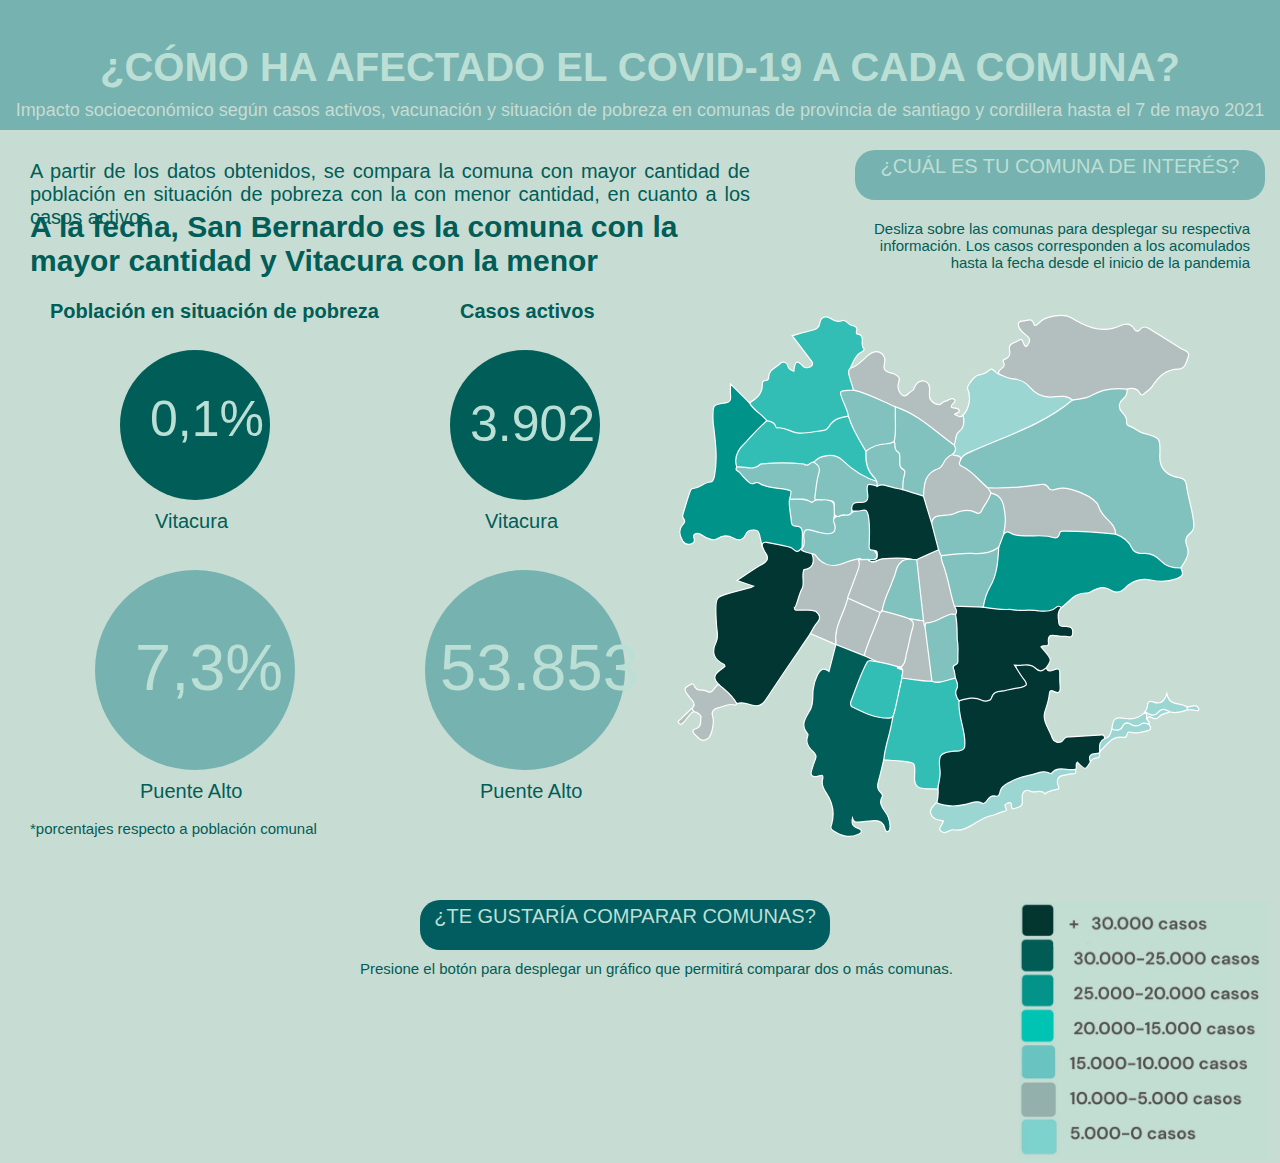
==== commit 33a674cb: "hola" ====
--- a/index.html
+++ b/index.html
@@ -17,7 +17,7 @@
 	<p id="subtitulo"> Impacto socioeconómico según casos activos, vacunación y situación de pobreza en comunas de provincia de santiago y cordillera hasta el 7 de mayo 2021 </p>
 </header>
 <body>
-	<a id="comparacion" class="linea" href="ultimo.html"> <p> ¿TE GUSTARÍA COMPARAR COMUNAS? </p> </a>
+	<a id="comparacion" class="linea" href="qqqqqqqqqqqqqqqqqq (2).html"> <p> ¿TE GUSTARÍA COMPARAR COMUNAS? </p> </a>
 	<div id="nombrecomuna" class="linea"> <p> ¿CUÁL ES TU COMUNA DE INTERÉS? </p> </div>
 	<p id="aclaracion1"> Presione el botón para desplegar un gráfico que permitirá comparar dos o más comunas. </p>
 	<p id="aclaracion2"> Desliza sobre las comunas para desplegar su respectiva información. Los casos corresponden a los acomulados hasta la fecha desde el inicio de la pandemia </p>
@@ -367,7 +367,7 @@
 			</g>
 		</g>
 		</svg>
-		<div id="imagen"> <img src="leyenda.png" width="300" heigth="300"> </img> </div>
+		<div id="imagen"> <img src="leyenda.jpeg" width="250" heigth="250"> </img> </div>
 	</div>
 	<div id="grafico">
 		<img id="fondo" src="base.png"> </img> 
@@ -380,13 +380,13 @@
 		<div id="pelotitas1">
 			<div class="circulo" id="circulo1"> </div>
 			<div id="Vpob"> <p>0,1%</p></div>
-			<div class="circulo"id="circulo2"><p id="PApob"> 9,5% </p> </div>
+			<div class="circulo"id="circulo2"><p id="PApob"> 7,3% </p> </div>
 			<p id="nombre1"> Vitacura </p>
 			<p id="nombre2"> Puente Alto</p>
 		</div>
 		<div id="pelotitas2">
 			<div class="circulo"id="circulo3"><p id="Vcas"> 3.902 </p> </div>
-			<div class="circulo"id="circulo4"><p id="PAcas"> 25.703 </p> </div>
+			<div class="circulo"id="circulo4"><p id="PAcas"> 53.853 </p> </div>
 			<p id="nombre3"> Vitacura </p>
 			<p id="nombre4"> Puente Alto</p>
 		</div>
--- a/estilos.css
+++ b/estilos.css
@@ -189,7 +189,7 @@
     cursor:hand;
 }
 .ddimgtooltip{
-    box-shadow: 3px 3px 5px #818181; /*shadow for CSS3 capable browsers.*/
+    box-shadow: 3px 3px 5px #818181; 
     -webkit-box-shadow: 3px 3px 5px #818181;
     -moz-box-shadow: 3px 3px 5px #818181;
     display:none;
@@ -206,9 +206,9 @@
     position: absolute;
     float: right;
     right: 10px;
-    top: 600px;
+    top: 650px;
     background-color: transparent;
-    display:none;
+    
 }
 
 
@@ -434,4 +434,22 @@
 #auxiliar{
     position:absolute;
     top: -580px;
+}
+#botonsin{
+    background-color: #015d57;
+    color: #bcdfd5;
+    font-family: 'Gill Sans', 'Gill Sans MT', Calibri, 'Trebuchet MS', sans-serif;
+    text-align: center;
+    text-decoration: none;
+    font-size: 25px;
+    margin: 0px 5px; 
+    padding: 10px;
+    display: block;
+    width: 150px;
+    top:100%;
+    outline:none;
+    box-shadow: none;
+    border-color: transparent;
+    cursor:hand;
+    border-radius: 20px;
 }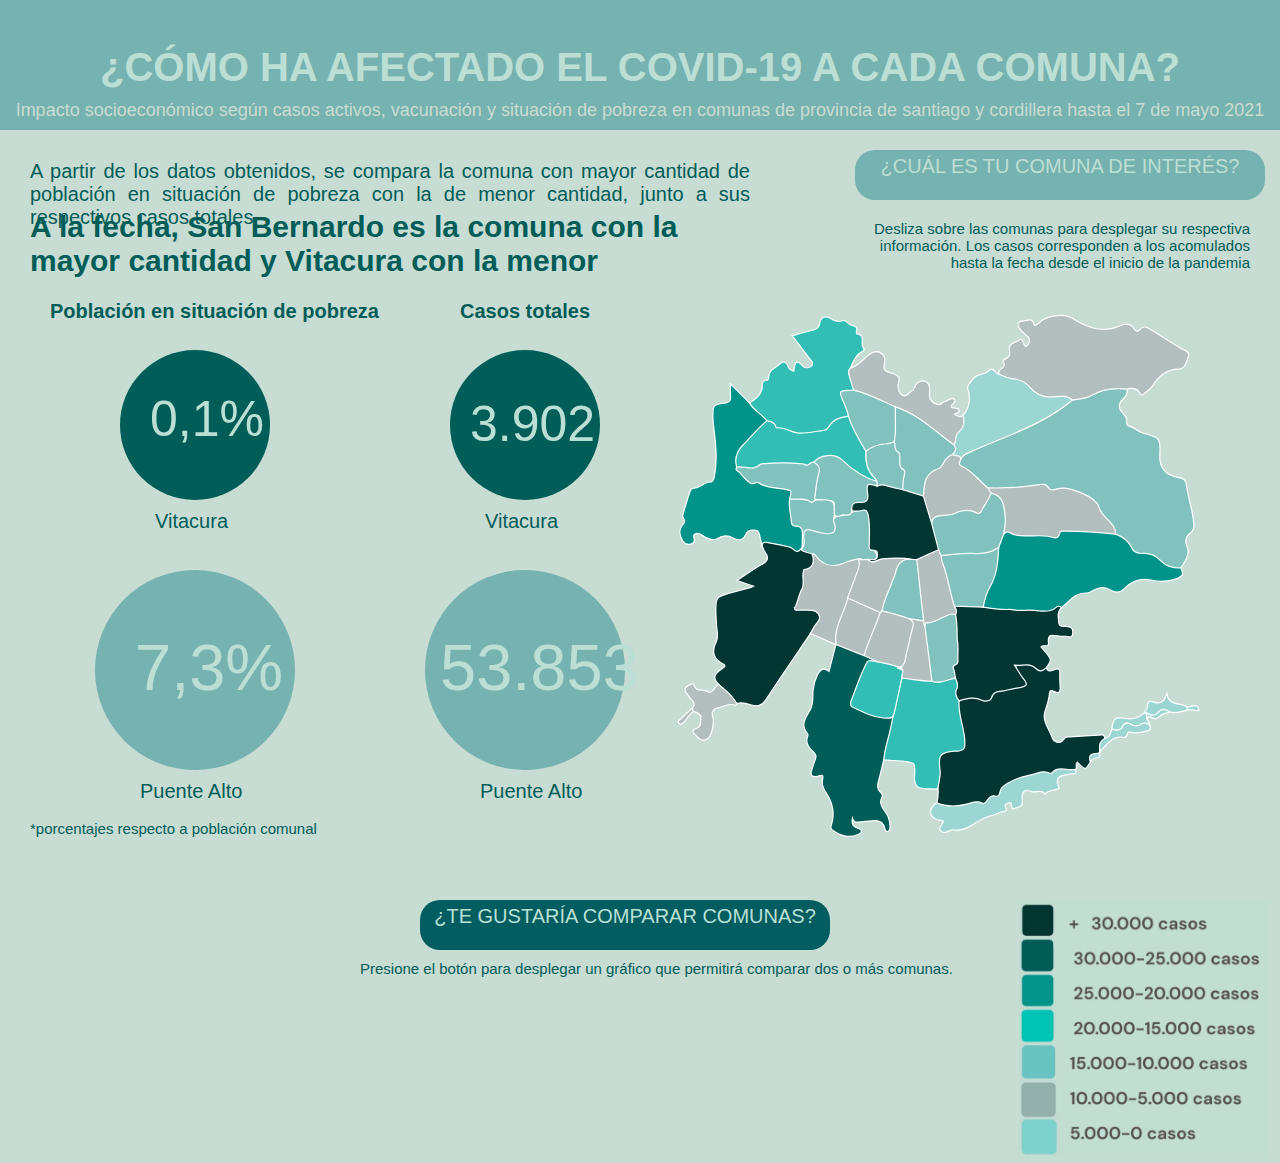
==== commit 9c56a682: "casi" ====
--- a/index.html
+++ b/index.html
@@ -375,7 +375,7 @@
 		<img id="gcerronavia" src="cerronavia.png" > </img> 
 	</div>
 	<div id="auxiliar"> 
-		<div id="texto1"> <p> A partir de los datos obtenidos, se compara la comuna con mayor cantidad de población en situación de pobreza con la con menor cantidad, en cuanto a los casos activos </p></div>
+		<div id="texto1"> <p> A partir de los datos obtenidos, se compara la comuna con mayor cantidad de población en situación de pobreza con la de menor cantidad, junto a sus respectivos casos totales </p></div>
 		<div id="texto2"> <p> A la fecha, San Bernardo es la comuna con la mayor cantidad y Vitacura con la menor </p></div>
 		<div id="pelotitas1">
 			<div class="circulo" id="circulo1"> </div>
@@ -391,7 +391,7 @@
 			<p id="nombre4"> Puente Alto</p>
 		</div>
 		<p id="nombre5"> Población en situación de pobreza </p>
-		<p id="nombre6"> Casos activos </p>
+		<p id="nombre6"> Casos totales </p>
 		<p id="nombre7"> *porcentajes respecto a población comunal </p>
 	</div>
 
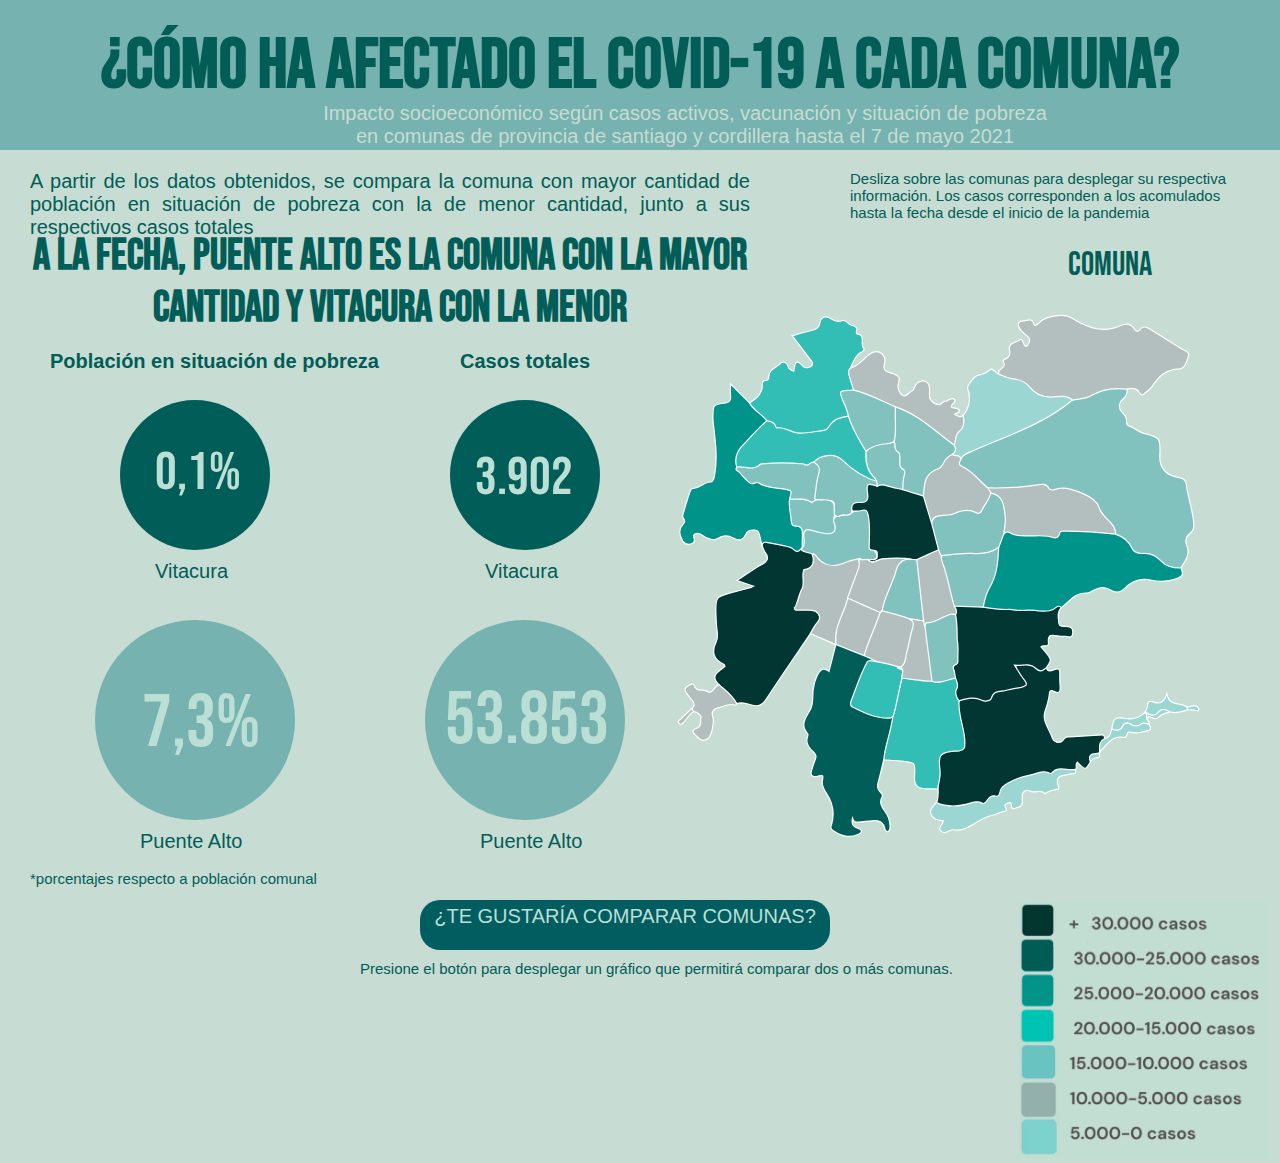
==== commit 5c6135ff: "revision" ====
--- a/index.html
+++ b/index.html
@@ -8,17 +8,22 @@
 	<script type="text/javascript" src="d3.js"></script>
 	<script type="text/javascript" src="visual.js"></script>
 	<script type="text/javascript" src="ddimgtooltip.js"></script>
+	<script type="text/javascript" src="qqqqqqqqqqqqqqqqqq (2).html"></script>
 	<script src="https://d3js.org/d3.v6.min.js"></script>
 	<script type="stylesheet" src="https://cdnjs.cloudflare.com/ajax/libs/font-awesome/5.15.2/css/all.min.css"></script>
+	<link rel="preconnect" href="https://fonts.gstatic.com">
+	<link href="https://fonts.googleapis.com/css2?family=Bebas+Neue&display=swap" rel="stylesheet">
+
 
 </head>
 <header>
-	<h1 id="titulopagina"> <br> ¿CÓMO HA AFECTADO EL COVID-19 A CADA COMUNA? </h1>
+	<div id="titulopagina"> <br> ¿CÓMO HA AFECTADO EL COVID-19 A CADA COMUNA? </div>
 	<p id="subtitulo"> Impacto socioeconómico según casos activos, vacunación y situación de pobreza en comunas de provincia de santiago y cordillera hasta el 7 de mayo 2021 </p>
 </header>
 <body>
+	<div id="relleno"> </div>
 	<a id="comparacion" class="linea" href="qqqqqqqqqqqqqqqqqq (2).html"> <p> ¿TE GUSTARÍA COMPARAR COMUNAS? </p> </a>
-	<div id="nombrecomuna" class="linea"> <p> ¿CUÁL ES TU COMUNA DE INTERÉS? </p> </div>
+	<div id="nombrecomuna" class="linea"> <p> COMUNA</p> </div>
 	<p id="aclaracion1"> Presione el botón para desplegar un gráfico que permitirá comparar dos o más comunas. </p>
 	<p id="aclaracion2"> Desliza sobre las comunas para desplegar su respectiva información. Los casos corresponden a los acomulados hasta la fecha desde el inicio de la pandemia </p>
 	<div id="nav" class="enlinea">
@@ -376,8 +381,9 @@
 	</div>
 	<div id="auxiliar"> 
 		<div id="texto1"> <p> A partir de los datos obtenidos, se compara la comuna con mayor cantidad de población en situación de pobreza con la de menor cantidad, junto a sus respectivos casos totales </p></div>
-		<div id="texto2"> <p> A la fecha, San Bernardo es la comuna con la mayor cantidad y Vitacura con la menor </p></div>
+		<div id="texto2"> <p> A la fecha, Puente Alto es la comuna con la mayor cantidad y Vitacura con la menor </p></div>
 		<div id="pelotitas1">
+			<p id="nombre5"> Población en situación de pobreza </p>
 			<div class="circulo" id="circulo1"> </div>
 			<div id="Vpob"> <p>0,1%</p></div>
 			<div class="circulo"id="circulo2"><p id="PApob"> 7,3% </p> </div>
@@ -385,13 +391,12 @@
 			<p id="nombre2"> Puente Alto</p>
 		</div>
 		<div id="pelotitas2">
+			<p id="nombre6"> Casos totales </p>
 			<div class="circulo"id="circulo3"><p id="Vcas"> 3.902 </p> </div>
 			<div class="circulo"id="circulo4"><p id="PAcas"> 53.853 </p> </div>
 			<p id="nombre3"> Vitacura </p>
 			<p id="nombre4"> Puente Alto</p>
 		</div>
-		<p id="nombre5"> Población en situación de pobreza </p>
-		<p id="nombre6"> Casos totales </p>
 		<p id="nombre7"> *porcentajes respecto a población comunal </p>
 	</div>
 
--- a/estilos.css
+++ b/estilos.css
@@ -3,27 +3,43 @@
     background-color: #76b2af;
     height: 100px;
     text-align: center;
-    color: #bcdfd5;
-    font-size: 40px;
+    color: #015d55;
+    font-size: 70px;
     font-style: bold; 
-    font-family: 'Gill Sans', 'Gill Sans MT', Calibri, 'Trebuchet MS', sans-serif;
+    font-family: 'Bebas Neue', cursive;
     text-shadow: grey 1px;
     font-weight: bold;
-
+    position: relative;
+    top: -60px;
+    z-index: 2
+
+}
+#relleno{
+    width:100%;
+    height:150px;
+    position: absolute;
+    top: 0px;
+    background-color: #76b2af;
+    z-index: 1;
 }
 #subtitulo {
     background-color: #76b2af;
-    height: 30px;
-    text-align: center;
+    height: 50px;
+    width: 750px;
+    text-align: center;
+    position:absolute;
+    left:310px;
+    align-content: center;
     color: #c7dcd3 ;
-    font-size: 18px;
+    font-size: 20px;
     font-style: bold; 
     font-family: 'Gill Sans', 'Gill Sans MT', Calibri, 'Trebuchet MS', sans-serif;
+    z-index: 3;
 }
 #boton{
     background: #76b2af;
-    font-size: 24px;
-    font-family: 'Gill Sans', 'Gill Sans MT', Calibri, 'Trebuchet MS', sans-serif, Bold;
+    font-size: 27px;
+    font-family: 'Bebas Neue', cursive;
     color:#545351;
     position: absolute;
     top: 276px;
@@ -36,17 +52,17 @@
     cursor:pointer;
 }
 #nombrecomuna{
-    font-size: 20px;
-    background-color: #76b2af;
+    font-size: 33px;
+    background-color: #c7dcd3;
     font-weight:520;
-    width: 400px;
+    width: 230px;
     height: 40px;
-    font-family: 'Gill Sans', 'Gill Sans MT', Calibri, 'Trebuchet MS', sans-serif;
-    color: #bcdfd5;
-    text-align: center;
-    position: absolute;
-    right: 15px;
-    top: 150px;
+    font-family: 'Bebas Neue', cursive;
+    color: #015d55;
+    text-align: center;
+    position: absolute;
+    right: 50px;
+    top: 240px;
     border-radius: 20px;
     padding: 5px;
 }
@@ -68,9 +84,9 @@
     float: left;
     position: absolute;
     width: 400px;
-    top: 220px;
+    top: 170px;
     right: 30px;
-    text-align: right;
+    text-align: left;
 
 }
 #comparacion{
@@ -78,7 +94,7 @@
     background-color: #015d5f;
     width: 400px;
     height: 40px;
-    font-family: 'Gill Sans', 'Gill Sans MT', Calibri, 'Trebuchet MS', sans-serif; 
+    font-family: 'Gill Sans', 'Gill Sans MT', Calibri, 'Trebuchet MS', sans-serif;
     color: #bcdfd5;
     text-align: center;
     position:absolute;
@@ -131,6 +147,7 @@
     z-index: 3;
     display:none;
 }
+
 ul{
     list-style: none;
     display:none;
@@ -295,20 +312,21 @@
     float: left;
     position: absolute;
     width: 720px;
-    top: 740px;
+    top: 750px;
     left: 30px;
     text-align:justify;
 }
 #texto2{
-    font-size:30px;
-    font-family: 'Gill Sans', 'Gill Sans MT', Calibri, 'Trebuchet MS', sans-serif;
+    font-size:43px;
+    font-family: 'Bebas Neue', cursive;
     color:#015d57;
     float: left;
     position: absolute;
     width: 720px;
-    top: 790px;
+    top: 810px;
     left: 30px;
     font-weight: bold;
+    text-align: center;
     
 }
 #nombre1{
@@ -371,19 +389,19 @@
 }
 #Vpob{
     color: #bcdfd5;
-    font-size:50px;
-    font-family: 'Gill Sans', 'Gill Sans MT', Calibri, 'Trebuchet MS', sans-serif;
+    font-size:54px;
+    font-family: 'Bebas Neue', cursive;
     top: 970px;
-    left: 150px;
+    left: 155px;
     position:absolute;
 }
 #PApob{
     color: #bcdfd5;
-    font-size:65px;
-    font-family: 'Gill Sans', 'Gill Sans MT', Calibri, 'Trebuchet MS', sans-serif;
-    top: 60px;
-    left: 40px;
-    position:absolute;
+    font-size:75px;
+    font-family: 'Bebas Neue', cursive;
+    left: 47px;
+    position:relative;
+    top: 58px;
     
 }
 #Vpob:hover{
@@ -394,10 +412,10 @@
 }
 #Vcas{
     color: #bcdfd5;
-    font-size:50px;
-    font-family: 'Gill Sans', 'Gill Sans MT', Calibri, 'Trebuchet MS', sans-serif;
+    font-size:54px;
+    font-family: 'Bebas Neue', cursive;
     top: 45px;
-    left: 20px;
+    left: 25px;
     position:absolute;
 
 }
@@ -406,11 +424,11 @@
 }
 #PAcas{
     color: #bcdfd5;
-    font-size:65px;
-    font-family: 'Gill Sans', 'Gill Sans MT', Calibri, 'Trebuchet MS', sans-serif;
-    top: 60px;
-    left: 15px;
-    position:absolute;
+    font-size:75px;
+    font-family: 'Bebas Neue', cursive;
+    position:relative;
+    top: 55px;
+    left: 20px;
 }
 #PAcas:hover{
     color: white;
@@ -422,8 +440,16 @@
     float: left;
     position: absolute;
     width: 900px;
-    top: 1400px;
+    top: 1450px;
     left: 30px;
+}
+#pelotitas1{
+    position:absolute;
+    top:50px;
+}
+#pelotitas2{
+    position:absolute;
+    top:50px;
 }
 #colFilter_div{
     background-color:white;
@@ -452,4 +478,43 @@
     border-color: transparent;
     cursor:hand;
     border-radius: 20px;
-}+}
+#limpiar{
+    background-color: #015d57;
+    color: #bcdfd5;
+    font-family: 'Gill Sans', 'Gill Sans MT', Calibri, 'Trebuchet MS', sans-serif;
+    text-align: center;
+    text-decoration: none;
+    font-size: 25px;
+    margin: 0px 5px; 
+    padding: 10px;
+    display: block;
+    width: 300px;
+    outline:none;
+    box-shadow: none;
+    border-color: transparent;
+    cursor:hand;
+    border-radius: 20px;
+    position: absolute;
+    top: 600px;
+}
+#chart_div{
+    background-color: #c7dcd3;
+    position: relative;
+    top: 50px;
+    z-index: 1;
+}
+#colFilter_div{
+    background-color: #c7dcd3;
+    font-family: 'Gill Sans', 'Gill Sans MT', Calibri, 'Trebuchet MS', sans-serif;
+    font-size: 20px;
+    fill:#76b2af;
+    position: relative;
+    top: 40px;
+    left:50px;
+    z-index: 2;
+}
+.goog-combobox{
+    color:#545351;
+    background-color: #c7dcd3;
+}
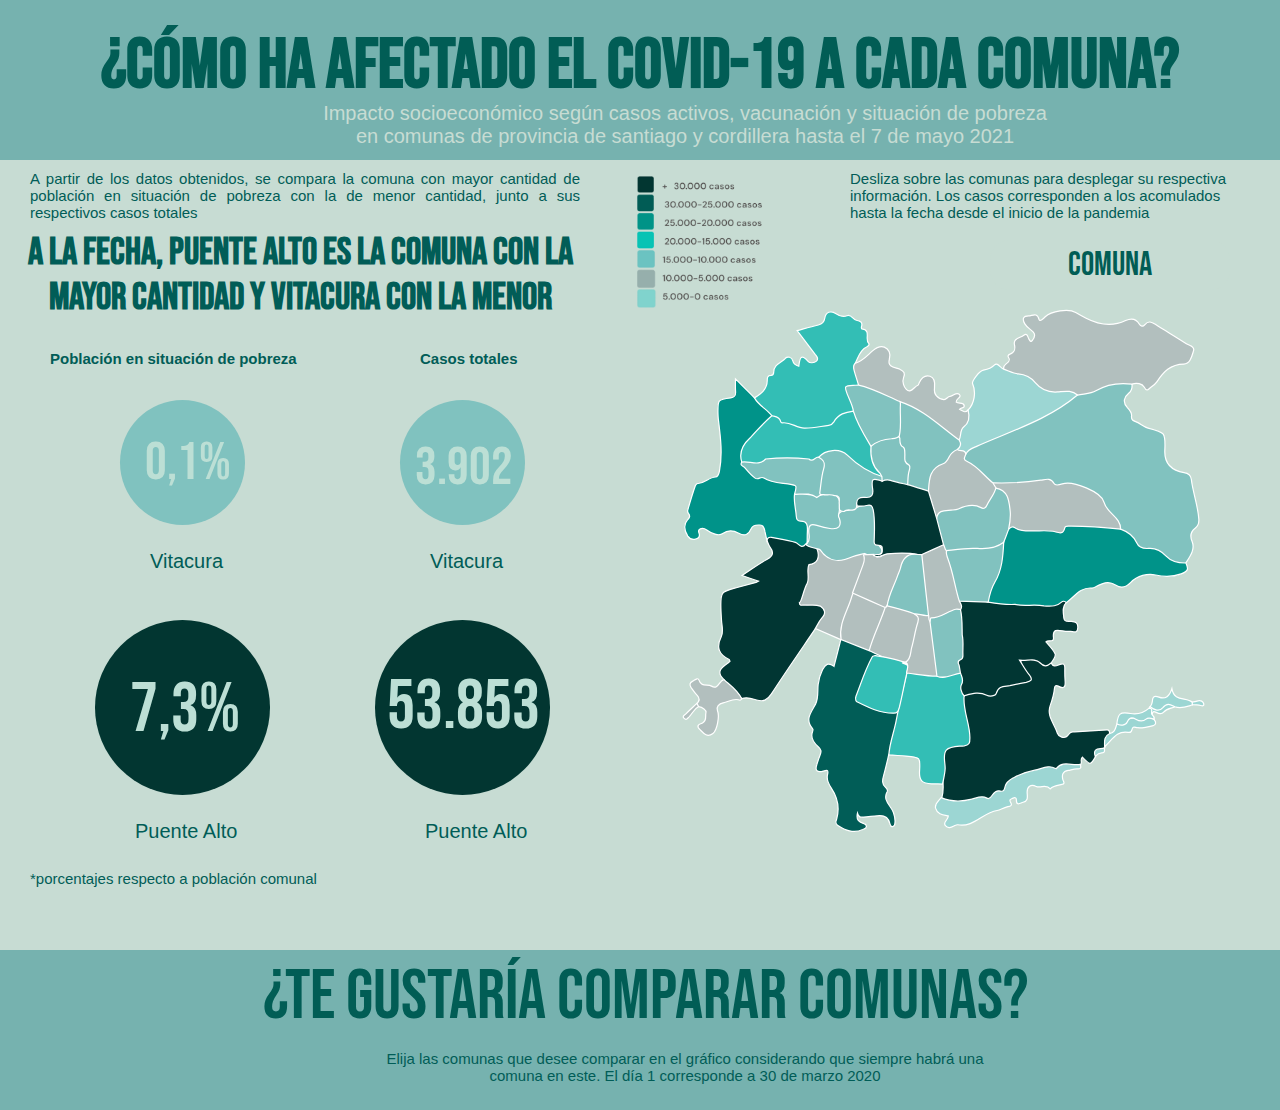
==== commit b589b054: "domingo" ====
--- a/index.html
+++ b/index.html
@@ -1,6 +1,8 @@
 <!DOCTYPE html>
 <html>
 <head>
+	<!-- mapa extraido de la ayudantia 5 -->
+	<!-- titulos varios -->
 	<meta charset="utf-8">
 	<title>Grupo 3</title>
 	<link rel="stylesheet" type="text/css" href="estilos.css">
@@ -13,392 +15,556 @@
 	<script type="stylesheet" src="https://cdnjs.cloudflare.com/ajax/libs/font-awesome/5.15.2/css/all.min.css"></script>
 	<link rel="preconnect" href="https://fonts.gstatic.com">
 	<link href="https://fonts.googleapis.com/css2?family=Bebas+Neue&display=swap" rel="stylesheet">
-
-
+    <script type="text/javascript" src="https://www.gstatic.com/charts/loader.js"></script>
+	<!-- extraido de google charts https://developers.google.com/chart -->
+    <script type="text/javascript">
+      google.charts.load('current', {'packages':['line']});
+      google.charts.setOnLoadCallback(drawChart);
+
+function drawChart () {
+    var data = new google.visualization.DataTable();
+    data.addColumn('number', 'Fecha');
+    data.addColumn('number', 'Cerrillos');
+    data.addColumn('number', 'Cerro Navia');
+    data.addColumn('number', 'Conchalí');
+    data.addColumn('number', 'El Bosque');
+    data.addColumn('number', 'Estación Central');
+    data.addColumn('number', 'Huechuraba');
+    data.addColumn('number', 'Independencia');
+    data.addColumn('number', 'La Cisterna');
+    data.addColumn('number', 'La Florida');
+    data.addColumn('number', 'La Granja');
+    data.addColumn('number', 'La Pintana');
+    data.addColumn('number', 'La Reina');
+    data.addColumn('number', 'Las Condes');
+    data.addColumn('number', 'Lo Barnechea');
+    data.addColumn('number', 'Lo Espejo');
+    data.addColumn('number', 'Lo Prado');
+    data.addColumn('number', 'Pirque');
+    data.addColumn('number', 'Macul');
+    data.addColumn('number', 'Maipu');
+    data.addColumn('number', 'Ñuñoa');
+    data.addColumn('number', 'Padre Hurtado');
+    data.addColumn('number', 'Pedro Aguirre Cerda');
+    data.addColumn('number', 'Peñalolén');
+    data.addColumn('number', 'Providencia');
+    data.addColumn('number', 'Pudahuel');
+    data.addColumn('number', 'Puente Alto');
+    data.addColumn('number', 'Quilicura');
+    data.addColumn('number', 'Quinta Normal');
+    data.addColumn('number', 'Recoleta');
+    data.addColumn('number', 'Renca');
+    data.addColumn('number', 'San Bernardo');
+    data.addColumn('number', 'San Joaquín');
+    data.addColumn('number', 'San José de Maipo');
+    data.addColumn('number', 'San Miguel');
+    data.addColumn('number', 'San Ramón');
+    data.addColumn('number', 'Santiago');
+    data.addColumn('number', 'Vitacura');
+    data.addRows([
+    [1, 0, 19, 14, 18, 16, 17, 15, 10, 43, 5, 0, 24, 181, 68, 4, 14, 0, 10, 43, 67, 10, 7, 31, 82, 17, 45, 17, 21, 17, 9, 32, 13, 0, 25, 0, 127, 83],
+    [2, 4, 21, 18, 28, 22, 19, 17, 12, 58, 8, 10, 26, 208, 78, 7, 18, 0, 15, 55, 84, 11, 13, 46, 87, 25, 58, 29, 25, 23, 14, 41, 24, 0, 32, 6, 156, 90],
+    [3, 4, 26, 22, 35, 25, 22, 22, 12, 67, 16, 13, 30, 224, 85, 9, 20, 0, 23, 64, 93, 14, 13, 54, 94, 32, 76, 33, 35, 32, 18, 53, 28, 0, 39, 9, 173, 100],
+    [4, 5, 31, 32, 37, 36, 32, 26, 20, 91, 24, 18, 35, 258, 97, 15, 25, 4, 34, 83, 107, 16, 16, 65, 104, 44, 119, 51, 41, 44, 19, 74, 36, 0, 49, 9, 234, 114],
+    [5, 11, 36, 38, 46, 41, 35, 31, 26, 103, 26, 25, 44, 266, 105, 23, 32, 4, 37, 106, 118, 18, 19, 78, 115, 52, 166, 57, 57, 52, 22, 79, 42, 0, 56, 12, 271, 114],
+    [6, 21, 42, 47, 64, 61, 38, 37, 34, 126, 36, 39, 52, 281, 110, 34, 35, 9, 43, 167, 155, 20, 36, 98, 129, 67, 239, 79, 69, 61, 28, 117, 52, 4, 69, 18, 321, 119],
+    [7, 29, 57, 52, 83, 71, 48, 52, 39, 165, 46, 55, 54, 296, 116, 48, 43, 10, 49, 203, 171, 26, 54, 131, 136, 78, 322, 94, 84, 73, 42, 140, 58, 4, 86, 20, 375, 127],
+    [8, 39, 65, 56, 93, 89, 53, 60, 45, 176, 51, 70, 56, 306, 125, 56, 47, 12, 51, 241, 188, 27, 70, 137, 147, 88, 374, 101, 105, 81, 50, 156, 68, 4, 97, 27, 404, 128],
+    [9, 48, 79, 64, 107, 101, 59, 80, 47, 211, 60, 88, 59, 320, 144, 60, 62, 13, 57, 284, 217, 28, 78, 162, 164, 103, 472, 112, 125, 107, 70, 198, 84, 4, 111, 32, 463, 130],
+    [10, 53, 99, 80, 127, 120, 66, 115, 61, 231, 69, 107, 62, 326, 157, 67, 75, 14, 64, 312, 240, 32, 89, 187, 180, 118, 562, 129, 149, 126, 82, 237, 101, 4, 131, 42, 500, 132],
+    [11, 66, 118, 98, 145, 162, 77, 196, 73, 282, 80, 128, 65, 346, 170, 80, 88, 16, 89, 364, 269, 35, 109, 209, 196, 137, 688, 164, 172, 174, 107, 318, 118, 7, 152, 66, 608, 133], 
+    [12, 80, 135, 113, 177, 207, 82, 246, 84, 328, 95, 195, 84, 355, 194, 100, 111, 19, 110, 399, 291, 40, 129, 254, 200, 167, 764, 236, 194, 226, 131, 372, 149, 8, 173, 90, 700, 138], 
+    [13, 129, 179, 187, 236, 341, 113, 431, 122, 428, 138, 269, 108, 409, 238, 130, 170, 30, 136, 480, 329, 55, 180, 322, 226, 233, 889, 423, 262, 398, 185, 435, 183, 12, 213, 144, 980, 152], 
+    [14, 241, 227, 295, 275, 447, 150, 594, 143, 578, 193, 345, 136, 477, 273, 162, 210, 43, 181, 580, 365, 66, 229, 404, 250, 288, 1129, 546, 306, 602, 255, 544, 267, 23, 255, 220, 1294, 164], 
+    [15, 308, 284, 406, 377, 578, 220, 836, 205, 824, 276, 483, 173, 626, 381, 222, 258, 51, 272, 718, 435, 79, 294, 570, 309, 372, 1404, 758, 377, 889, 342, 683, 395, 35, 350, 327, 1666, 211], 
+    [16, 329, 387, 470, 439, 679, 263, 992, 251, 1071, 348, 561, 195, 738, 422, 258, 329, 58, 336, 844, 480, 96, 349, 779, 372, 491, 1658, 826, 459, 1028, 418, 773, 475, 42, 405, 381, 1873, 251], 
+    [17, 432, 476, 626, 612, 954, 375, 1199, 348, 1538, 635, 840, 247, 961, 520, 423, 390, 92, 524, 1212, 692, 125, 525, 1157, 472, 622, 2165, 1080, 560, 1330, 510, 1018, 727, 61, 563, 638, 2627, 325], 
+    [18, 485, 541, 708, 728, 1100, 413, 1330, 427, 1887, 800, 1067, 294, 1084, 576, 525, 435, 107, 671, 1347, 792, 135, 657, 1469, 520, 744, 2780, 1193, 627, 1516, 605, 1247, 904, 73, 665, 719, 2961, 370], 
+    [19, 639, 851, 1063, 1026, 1466, 669, 1699, 646, 2514, 1260, 1432, 384, 1439, 742, 788, 617, 136, 949, 2000, 1091, 202, 890, 2160, 706, 1095, 3658, 1593, 879, 2135, 967, 1807, 1325, 102, 1015, 1069, 3935, 485], 
+    [20, 758, 993, 1370, 1164, 1700, 840, 1984, 719, 3256, 1769, 1804, 485, 1765, 892, 895, 721, 169, 1157, 2537, 1315, 243, 994, 2878, 846, 1376, 4495, 1968, 1036, 2560, 1129, 2116, 1427, 137, 1205, 1329, 4618, 569], 
+    [21, 876, 1230, 1773, 1448, 1986, 1005, 2566, 845, 3927, 2206, 2379, 644, 2141, 1060, 1061, 900, 231, 1412, 3193, 1662, 300, 1149, 3505, 1071, 1728, 5770, 2644, 1255, 3287, 1374, 2539, 1603, 186, 1444, 1543, 5617, 646],
+    [22, 994, 1596, 2010, 1654, 2305, 1285, 2923, 1012, 4550, 2622, 2861, 735, 2436, 1179, 1295, 1129, 289, 1684, 3765, 1940, 378, 1314, 4207, 1201, 2288, 6698, 3091, 1548, 3623, 1675, 2877, 1874, 222, 1687, 1698, 6278, 712],
+    [23, 1123, 1892, 2330, 2027, 2617, 1452, 3359, 1185, 5237, 2820, 3339, 864, 2747, 1366, 1491, 1347, 324, 1909, 4499, 2250, 484, 1441, 4899, 1403, 2831, 7939, 3546, 1897, 4040, 2180, 3408, 2068, 232, 1988, 1841, 7089, 780],
+    [24, 1231, 2149, 2542, 2418, 2943, 1580, 3630, 1391, 6031, 3294, 3955, 953, 3034, 1475, 1743, 1566, 388, 2149, 5273, 2533, 548, 1684, 5552, 1542, 3201, 9143, 3887, 2088, 4358, 2504, 3845, 2255, 277, 2286, 2107, 7786, 859],
+    [25, 1410, 2576, 2855, 2784, 3333, 1827, 4056, 1671, 6879, 3651, 4674, 1110, 3370, 1657, 2103, 1810, 418, 2473, 6272, 2955, 692, 1962, 6360, 1737, 3906, 10804, 4591, 2511, 4716, 2884, 4688, 2534, 319, 2597, 2332, 8818, 936],
+    [26, 1545, 3075, 3244, 3176, 3650, 1983, 4300, 1797, 7633, 3968, 5192, 1225, 3623, 1759, 2252, 2208, 453, 2708, 7041, 3184, 838, 2171, 6811, 1821, 4840, 12212, 5053, 2989, 5124, 3567, 5280, 2712, 342, 2796, 2549, 9412, 992],
+    [27, 2036, 4313, 4315, 4100, 4547, 2645, 5015, 2236, 9515, 5102, 6875, 1513, 4192, 2177, 2835, 3032, 725, 3501, 9361, 3894, 1191, 2884, 8368, 2207, 6495, 15682, 6546, 4041, 6543, 4766, 7055, 3449, 430, 3644, 3318, 11123, 1107],
+    [28, 2204, 4696, 4682, 4464, 4844, 2871, 5316, 2447, 10208, 5434, 7361, 1632, 4478, 2341, 3103, 3436, 799, 3779, 10240, 4202, 1392, 3181, 9115, 2346, 7236, 16920, 7061, 4363, 6935, 5383, 7726, 3684, 459, 3945, 3510, 11831, 1159],
+    [29, 2384, 5152, 5060, 4906, 5180, 3093, 5563, 2615, 11143, 5868, 7928, 1766, 4747, 2610, 3369, 3774, 848, 4050, 11312, 4532, 1546, 3439, 9745, 2515, 7880, 18366, 7540, 4660, 7311, 5997, 8626, 3937, 493, 4249, 3735, 12481, 1234],
+    [30, 2468, 5307, 5189, 5095, 5281, 3185, 5635, 2689, 11510, 5978, 8135, 1810, 4866, 2664, 3496, 3872, 879, 4137, 11666, 4676, 1639, 3528, 9952, 2591, 8128, 18932, 7684, 4801, 7446, 6408, 8974, 4074, 508, 4353, 3825, 12728, 1275],
+    [31, 2573, 5581, 5402, 5393, 5495, 3291, 5782, 2785, 11966, 6229, 8568, 1912, 5083, 2775, 3636, 4055, 931, 4284, 12306, 4832, 1724, 3677, 10300, 2719, 8443, 19797, 7976, 5016, 7652, 6761, 9436, 4254, 531, 4523, 3960, 13146, 1341],
+    [32, 2706, 5759, 5587, 5700, 5648, 3387, 5934, 2888, 12342, 6433, 8807, 2003, 5255, 2847, 3746, 4211, 982, 4436, 12902, 5000, 1840, 3826, 10589, 2833, 8752, 20536, 8211, 5223, 7820, 7075, 9831, 4400, 548, 4685, 4084, 13592, 1361],
+    [33, 2772, 5861, 5704, 5840, 5761, 3474, 6044, 2932, 12589, 6558, 8921, 2047, 5354, 2893, 3834, 4325, 1013, 4523, 13272, 5093, 1902, 3922, 10796, 2905, 8978, 20923, 8340, 5358, 7932, 7273, 10089, 4522, 552, 4782, 4179, 13852, 1380],
+    [34, 2813, 5998, 5808, 5981, 5876, 3527, 6123, 2991, 12835, 6670, 9132, 2080, 5434, 2944, 3934, 4494, 1029, 4599, 13561, 5167, 1953, 4013, 11075, 2944, 9158, 21296, 8463, 5468, 8045, 7419, 10310, 4638, 575, 4879, 4250, 14041, 1407],
+    [35, 2850, 6063, 5854, 6055, 5922, 3571, 6179, 3012, 12936, 6701, 9245, 2086, 5494, 3039, 3991, 4572, 1035, 4633, 13656, 5198, 1992, 4052, 11136, 2971, 9265, 21568, 8555, 5527, 8067, 7589, 10426, 4689, 585, 4942, 4296, 14142, 1420],
+    [36, 2902, 6179, 5908, 6169, 5993, 3616, 6225, 3055, 13038, 6798, 9677, 2121, 5577, 3118, 4043, 4647, 1056, 4703, 13848, 5278, 2017, 4133, 11281, 3040, 9368, 21893, 8672, 5643, 8139, 7848, 10576, 4771, 597, 4975, 4350, 14329, 1446],
+    [37, 2942, 6233, 5957, 6217, 6041, 3673, 6265, 3100, 13156, 6843, 9791, 2131, 5635, 3152, 4078, 4676, 1058, 4734, 13960, 5285, 2042, 4170, 11384, 3084, 9415, 22105, 8729, 5695, 8205, 8032, 10679, 4802, 617, 4961, 4368, 14463, 1463],
+    [38, 2981, 6315, 6012, 6303, 6084, 3723, 6316, 3126, 13274, 6876, 9879, 2152, 5688, 3187, 4137, 4736, 1064, 4808, 14085, 5283, 2082, 4219, 11478, 3112, 9510, 22315, 8841, 5777, 8275, 8171, 10789, 4842, 635, 5020, 4406, 14541, 1478],
+    [39, 3022, 6383, 6059, 6353, 6136, 3760, 6384, 3146, 13357, 6904, 9958, 2169, 5726, 3210, 4172, 4776, 1081, 4840, 14243, 5321, 2121, 4256, 11560, 3147, 9559, 22466, 8895, 5869, 8325, 8249, 10883, 4870, 646, 5054, 4440, 14648, 1499],
+    [40, 3050, 6511, 6133, 6411, 6178, 3810, 6435, 3193, 13500, 6953, 10118, 2205, 5791, 3248, 4240, 4854, 1094, 4892, 14411, 5388, 2134, 4312, 11673, 3185, 9665, 22824, 9005, 5970, 8381, 8384, 11027, 4932, 666, 5129, 4465, 14741, 1517],
+    [41, 3072, 6601, 6195, 6464, 6215, 3861, 6491, 3222, 13626, 7005, 10249, 2220, 5850, 3287, 4281, 4895, 1111, 4923, 14570, 5454, 2149, 4346, 11740, 3218, 9759, 23065, 9089, 6051, 8465, 8520, 11117, 4980, 677, 5179, 4498, 14861, 1531],
+    [42, 3112, 6683, 6248, 6502, 6274, 3906, 6530, 3253, 13737, 7057, 10328, 2247, 5908, 3366, 4321, 4944, 1121, 4998, 14774, 5524, 2177, 4384, 11811, 3265, 9869, 23354, 9165, 6129, 8544, 8708, 11251, 5029, 680, 5240, 4520, 14986, 1550],
+    [43, 3120, 6725, 6305, 6539, 6298, 3940, 6567, 3276, 13824, 7092, 10402, 2272, 5956, 3395, 4337, 4983, 1129, 5037, 14872, 5587, 2189, 4403, 11871, 3286, 9945, 23580, 9227, 6182, 8584, 8814, 11321, 5065, 684, 5276, 4543, 15052, 1562],
+    [44, 3142, 6776, 6344, 6570, 6331, 3966, 6604, 3301, 13894, 7110, 10485, 2308, 6022, 3431, 4375, 5043, 1135, 5075, 15017, 5627, 2208, 4437, 11952, 3315, 10015, 23799, 9285, 6233, 8620, 8951, 11411, 5099, 687, 5323, 4573, 15125, 1578],
+    [45, 3156, 6820, 6387, 6624, 6371, 3987, 6641, 3328, 13980, 7145, 10581, 2334, 6068, 3461, 4407, 5078, 1141, 5109, 15118, 5660, 2226, 4459, 12017, 3335, 10108, 23973, 9359, 6281, 8682, 9005, 11480, 5128, 689, 5409, 4601, 15195, 1596],
+    [46, 3177, 6897, 6454, 6699, 6409, 4022, 6706, 3370, 14079, 7177, 10709, 2360, 6127, 3506, 4450, 5144, 1150, 5131, 15300, 5700, 2246, 4485, 12103, 3363, 10218, 24162, 9457, 6334, 8745, 9073, 11625, 5180, 692, 5465, 4621, 15311, 1609],
+    [47, 3193, 6947, 6491, 6743, 6466, 4038, 6756, 3398, 14186, 7220, 10759, 2379, 6167, 3536, 4483, 5195, 1156, 5166, 15399, 5733, 2258, 4502, 12170, 3378, 10346, 24324, 9504, 6376, 8805, 9196, 11682, 5208, 696, 5497, 4636, 15398, 1618],
+    [48, 3223, 7002, 6526, 6811, 6515, 4068, 6811, 3442, 14320, 7249, 10973, 2393, 6208, 3560, 4526, 5239, 1159, 5233, 15531, 5794, 2269, 4545, 12236, 3398, 10437, 24655, 9582, 6428, 8856, 9289, 11763, 5270, 698, 5530, 4659, 15516, 1630],
+    [49, 3241, 7047, 6559, 6850, 6548, 4101, 6844, 3475, 14439, 7285, 11099, 2408, 6255, 3594, 4562, 5295, 1173, 5264, 15647, 5850, 2283, 4569, 12277, 3421, 10505, 24873, 9639, 6473, 8911, 9397, 11814, 5302, 706, 5558, 4683, 15604, 1634],
+    [50, 3268, 7120, 6621, 6895, 6582, 4126, 6880, 3506, 14572, 7310, 11173, 2422, 6307, 3610, 4597, 5350, 1174, 5291, 15851, 5913, 2300, 4601, 12334, 3439, 10602, 25110, 9678, 6511, 8945, 9481, 11896, 5326, 711, 5599, 4701, 15720, 1652],
+    [51, 3289, 7170, 6669, 6927, 6600, 4153, 6912, 3530, 14653, 7334, 11218, 2435, 6365, 3630, 4635, 5380, 1195, 5314, 15956, 5957, 2316, 4624, 12368, 3454, 10640, 25297, 9709, 6538, 8976, 9548, 11965, 5345, 718, 5634, 4718, 15791, 1662],
+    [52, 3331, 7218, 6696, 6973, 6639, 4174, 6941, 3538, 14766, 7379, 11260, 2454, 6441, 3646, 4665, 5406, 1197, 5357, 16125, 6004, 2329, 4635, 12411, 3479, 10705, 25498, 9745, 6583, 9022, 9648, 12018, 5375, 726, 5666, 4737, 15880, 1677],
+    [53, 3338, 7242, 6719, 6995, 6653, 4186, 6953, 3555, 14831, 7412, 11288, 2461, 6473, 3652, 4685, 5424, 1199, 5375, 16218, 6043, 2338, 4646, 12438, 3489, 10750, 25575, 9772, 6596, 9048, 9792, 12063, 5390, 729, 5688, 4752, 15916, 1679],
+    [54, 3368, 7278, 6745, 7025, 6678, 4211, 6975, 3585, 14928, 7457, 11325, 2474, 6566, 3674, 4710, 5447, 1203, 5398, 16377, 6079, 2352, 4658, 12495, 3521, 10802, 25779, 9818, 6627, 9081, 9896, 12131, 5419, 734, 5713, 4785, 16006, 1712],
+    [55, 3376, 7304, 6798, 7057, 6702, 4220, 7005, 3607, 15004, 7498, 11377, 2497, 6626, 3698, 4735, 5469, 1206, 5422, 16530, 6120, 2363, 4697, 12556, 3540, 10856, 25926, 9869, 6646, 9109, 9939, 12184, 5432, 741, 5736, 4799, 16083, 1722],
+    [56, 3396, 7346, 6827, 7098, 6726, 4250, 7047, 3620, 15106, 7548, 11423, 2531, 6716, 3739, 4765, 5495, 1213, 5471, 16700, 6155, 2390, 4728, 12607, 3584, 10939, 26122, 9924, 6663, 9148, 10051, 12294, 5456, 745, 5768, 4811, 16202, 1729],
+    [57, 3406, 7366, 6843, 7111, 6757, 4272, 7083, 3635, 15188, 7585, 11453, 2548, 6776, 3749, 4777, 5514, 1216, 5491, 16774, 6170, 2397, 4737, 12636, 3602, 10969, 26243, 9960, 6692, 9178, 10075, 12322, 5467, 747, 5785, 4824, 16269, 1742],
+    [58, 3427, 7379, 6879, 7165, 6787, 4292, 7112, 3658, 15260, 7624, 11503, 2560, 6928, 3781, 4798, 5550, 1222, 5514, 16888, 6220, 2416, 4747, 12674, 3629, 11006, 26395, 9996, 6721, 9214, 10104, 12420, 5496, 751, 5816, 4841, 16334, 1760],
+    [59, 3452, 7412, 6892, 7184, 6813, 4304, 7145, 3680, 15322, 7647, 11530, 2571, 6972, 3805, 4809, 5570, 1223, 5544, 16976, 6239, 2438, 4769, 12706, 3641, 11058, 26541, 10013, 6742, 9229, 10132, 12472, 5514, 757, 5853, 4855, 16407, 1768],
+    [60, 3462, 7430, 6898, 7203, 6844, 4333, 7177, 3702, 15411, 7677, 11579, 2595, 7034, 3822, 4822, 5591, 1226, 5561, 17093, 6279, 2452, 4783, 12735, 3662, 11095, 26718, 10054, 6766, 9246, 10146, 12517, 5531, 766, 5871, 4881, 16489, 1778],
+    [61, 3472, 7453, 6926, 7234, 6868, 4351, 7218, 3729, 15485, 7705, 11609, 2608, 7084, 3839, 4841, 5601, 1231, 5584, 17200, 6302, 2467, 4806, 12774, 3685, 11154, 26891, 10081, 6801, 9280, 10171, 12561, 5548, 773, 5896, 4900, 16588, 1790],
+    [62, 3490, 7469, 6966, 7306, 6909, 4384, 7244, 3767, 15576, 7765, 11675, 2618, 7178, 3872, 4888, 5629, 1234, 5612, 17348, 6345, 2501, 4838, 12813, 3719, 11214, 27112, 10136, 6831, 9341, 10230, 12652, 5571, 776, 5954, 4938, 16679, 1802],
+    [63, 3498, 7474, 6987, 7316, 6932, 4400, 7256, 3779, 15618, 7784, 11704, 2622, 7210, 3884, 4906, 5658, 1236, 5623, 17408, 6370, 2516, 4845, 12835, 3730, 11235, 27187, 10173, 6837, 9362, 10237, 12687, 5592, 778, 5966, 4946, 16724, 1808],
+    [64, 3501, 7495, 7017, 7365, 6964, 4427, 7271, 3788, 15681, 7816, 11752, 2654, 7255, 3906, 4920, 5685, 1238, 5650, 17489, 6396, 2536, 4878, 12873, 3767, 11275, 27323, 10216, 6861, 9399, 10246, 12789, 5607, 780, 6001, 4973, 16796, 1819],
+    [65, 3512, 7512, 7041, 7386, 6993, 4437, 7282, 3821, 15754, 7834, 11795, 2658, 7290, 3924, 4943, 5711, 1244, 5681, 17565, 6444, 2554, 4899, 12894, 3788, 11308, 27427, 10252, 6896, 9420, 10273, 12851, 5648, 784, 6026, 4986, 16878, 1836],
+    [66, 3527, 7537, 7065, 7435, 7017, 4471, 7297, 3842, 15822, 7862, 11837, 2678, 7356, 3973, 4961, 5734, 1246, 5704, 17644, 6487, 2566, 4913, 12928, 3819, 11345, 27540, 10281, 6936, 9446, 10294, 12911, 5663, 784, 6065, 4999, 16964, 1853],
+    [67, 3532, 7558, 7078, 7459, 7054, 4497, 7312, 3851, 15867, 7870, 11877, 2689, 7411, 3993, 4969, 5748, 1251, 5720, 17710, 6526, 2575, 4930, 12965, 3843, 11379, 27639, 10304, 6943, 9483, 10320, 12968, 5672, 784, 6085, 5025, 17010, 1865],
+    [68, 3547, 7601, 7103, 7501, 7080, 4516, 7324, 3859, 15916, 7896, 11923, 2700, 7449, 4005, 4991, 5767, 1259, 5736, 17782, 6550, 2583, 4963, 12999, 3864, 11406, 27744, 10340, 6970, 9499, 10354, 13024, 5705, 784, 6108, 5038, 17071, 1879],
+    [69, 3561, 7637, 7131, 7530, 7101, 4529, 7342, 3873, 15978, 7920, 11958, 2709, 7487, 4020, 5010, 5782, 1263, 5755, 17873, 6571, 2587, 4979, 13039, 3878, 11442, 27846, 10364, 6998, 9519, 10380, 13073, 5728, 784, 6131, 5061, 17146, 1891],
+    [70, 3575, 7679, 7159, 7579, 7134, 4559, 7356, 3893, 16045, 7963, 11993, 2727, 7531, 4050, 5035, 5794, 1265, 5792, 17972, 6602, 2594, 4996, 13077, 3900, 11489, 27995, 10404, 7023, 9549, 10410, 13117, 5753, 788, 6157, 5081, 17214, 1899],
+    [71, 3582, 7708, 7177, 7601, 7154, 4577, 7366, 3907, 16115, 7989, 12042, 2739, 7575, 4071, 5062, 5813, 1265, 5804, 18036, 6631, 2604, 5022, 13097, 3922, 11526, 28110, 10420, 7046, 9570, 10438, 13165, 5778, 789, 6183, 5108, 17274, 1909],
+    [72, 3592, 7745, 7201, 7638, 7179, 4597, 7378, 3926, 16216, 8023, 12076, 2750, 7622, 4082, 5111, 5829, 1268, 5838, 18133, 6675, 2613, 5041, 13146, 3945, 11586, 28266, 10444, 7082, 9599, 10456, 13237, 5797, 790, 6206, 5115, 17333, 1923],
+    [73, 3611, 7797, 7232, 7702, 7225, 4624, 7419, 3963, 16316, 8067, 12154, 2765, 7698, 4114, 5152, 5856, 1274, 5863, 18298, 6739, 2629, 5073, 13189, 3996, 11668, 28458, 10482, 7114, 9642, 10490, 13343, 5830, 794, 6268, 5133, 17528, 1940],
+    [74, 3636, 7832, 7264, 7733, 7283, 4641, 7451, 3990, 16401, 8081, 12195, 2776, 7770, 4126, 5174, 5868, 1275, 5880, 18402, 6792, 2637, 5108, 13226, 4031, 11728, 28615, 10514, 7138, 9665, 10529, 13409, 5851, 794, 6307, 5161, 17677, 1955],
+    [75, 3648, 7855, 7290, 7758, 7316, 4663, 7478, 4010, 16470, 8101, 12238, 2786, 7826, 4143, 5186, 5889, 1279, 5912, 18477, 6833, 2650, 5120, 13258, 4055, 11766, 28772, 10532, 7169, 9691, 10571, 13471, 5866, 798, 6330, 5172, 17792, 1981],
+    [76, 3661, 7880, 7326, 7817, 7358, 4679, 7502, 4035, 16562, 8125, 12279, 2799, 7896, 4164, 5221, 5909, 1290, 5952, 18583, 6886, 2661, 5145, 13315, 4099, 11824, 28977, 10561, 7196, 9724, 10630, 13540, 5907, 801, 6375, 5197, 17903, 2007],
+    [77, 3681, 7919, 7365, 7884, 7399, 4697, 7530, 4050, 16667, 8148, 12333, 2826, 7956, 4200, 5246, 5929, 1299, 6000, 18722, 6951, 2671, 5172, 13368, 4123, 11901, 29202, 10603, 7235, 9761, 10668, 13689, 5931, 804, 6437, 5215, 18020, 2024],
+    [78, 3704, 7950, 7410, 7950, 7460, 4734, 7566, 4088, 16786, 8182, 12398, 2847, 8041, 4271, 5278, 5951, 1315, 6062, 18884, 7011, 2689, 5214, 13431, 4170, 11989, 29384, 10651, 7274, 9831, 10730, 13791, 5948, 805, 6476, 5240, 18171, 2068],
+    [79, 3723, 7977, 7436, 7975, 7492, 4757, 7592, 4112, 16906, 8210, 12428, 2862, 8097, 4296, 5287, 5968, 1330, 6088, 19019, 7077, 2709, 5235, 13471, 4204, 12042, 29535, 10681, 7303, 9859, 10772, 13851, 5970, 805, 6509, 5273, 18289, 2098],
+    [80, 3739, 8027, 7451, 8033, 7552, 4783, 7618, 4155, 17039, 8246, 12464, 2888, 8202, 4339, 5320, 6008, 1357, 6142, 19171, 7146, 2724, 5267, 13560, 4245, 12136, 29771, 10723, 7343, 9900, 10829, 13932, 6008, 809, 6579, 5300, 18440, 2126],
+    [81, 3752, 8060, 7473, 8072, 7588, 4800, 7633, 4186, 17129, 8278, 12490, 2900, 8290, 4374, 5343, 6038, 1361, 6178, 19272, 7195, 2733, 5289, 13630, 4288, 12206, 29924, 10743, 7371, 9921, 10875, 13988, 6044, 811, 6604, 5330, 18517, 2156],
+    [82, 3778, 8124, 7534, 8152, 7673, 4829, 7691, 4224, 17316, 8347, 12546, 2942, 8420, 4426, 5364, 6083, 1366, 6253, 19511, 7294, 2753, 5335, 13744, 4368, 12351, 30286, 10818, 7442, 9968, 10958, 14080, 6094, 825, 6683, 5373, 18745, 2220],
+    [83, 3786, 8163, 7566, 8200, 7706, 4850, 7723, 4250, 17445, 8371, 12589, 2963, 8497, 4447, 5387, 6132, 1377, 6287, 19607, 7352, 2798, 5365, 13814, 4409, 12433, 30494, 10858, 7505, 10003, 11021, 14146, 6136, 828, 6726, 5394, 18867, 2243],
+    [84, 3831, 8267, 7609, 8306, 7815, 4893, 7792, 4289, 17645, 8432, 12696, 2999, 8634, 4508, 5436, 6175, 1379, 6360, 19857, 7457, 2825, 5402, 13971, 4466, 12598, 30833, 10933, 7607, 10070, 11091, 14250, 6191, 832, 6809, 5433, 19116, 2286],
+    [85, 3867, 8321, 7650, 8370, 7871, 4921, 7852, 4318, 17813, 8493, 12791, 3028, 8752, 4590, 5469, 6221, 1393, 6428, 20073, 7544, 2850, 5439, 14058, 4512, 12699, 31073, 10994, 7688, 10148, 11211, 14349, 6242, 839, 6853, 5457, 19359, 2352],
+    [86, 3902, 8411, 7705, 8464, 7956, 4954, 7911, 4366, 18017, 8537, 12905, 3085, 8895, 4684, 5507, 6275, 1407, 6521, 20309, 7658, 2890, 5495, 14178, 4570, 12826, 31412, 11082, 7743, 10205, 11301, 14499, 6292, 843, 6928, 5494, 19611, 2408],
+    [87, 3919, 8470, 7744, 8516, 8005, 4986, 7977, 4393, 18166, 8581, 13006, 3119, 9023, 4720, 5538, 6315, 1420, 6571, 20478, 7759, 2924, 5539, 14259, 4628, 12924, 31678, 11118, 7814, 10272, 11348, 14616, 6343, 845, 6986, 5519, 19795, 2456],
+    [88, 3966, 8547, 7800, 8611, 8104, 5048, 8051, 4421, 18353, 8673, 13106, 3166, 9164, 4758, 5590, 6382, 1425, 6654, 20696, 7853, 2958, 5586, 14367, 4671, 13052, 32018, 11179, 7894, 10367, 11433, 14781, 6404, 849, 7064, 5561, 20059, 2488],
+    [89, 4002, 8602, 7867, 8695, 8160, 5092, 8113, 4451, 18495, 8733, 13195, 3200, 9264, 4783, 5631, 6416, 1443, 6697, 20890, 7931, 2978, 5620, 14457, 4736, 13151, 32278, 11282, 7957, 10441, 11505, 14913, 6453, 853, 7119, 5583, 20266, 2513],
+    [90, 4032, 8716, 7920, 8824, 8264, 5155, 8166, 4502, 18730, 8789, 13277, 3237, 9407, 4812, 5690, 6477, 1461, 6774, 21094, 8030, 3011, 5688, 14549, 4786, 13278, 32632, 11373, 8044, 10532, 11599, 15079, 6545, 858, 7192, 5623, 20541, 2544], 
+    [91, 4047, 8788, 7971, 8919, 8296, 5184, 8193, 4529, 18881, 8850, 13348, 3254, 9501, 4847, 5729, 6513, 1478, 6827, 21212, 8110, 3040, 5745, 14622, 4841, 13372, 32913, 11451, 8103, 10585, 11676, 15188, 6581, 861, 7275, 5660, 20719, 2573], 
+    [92, 4077, 8863, 8009, 9035, 8386, 5224, 8235, 4576, 19006, 8900, 13420, 3291, 9606, 4889, 5783, 6570, 1509, 6872, 21427, 8174, 3062, 5772, 14705, 4876, 13489, 33185, 11519, 8163, 10661, 11790, 15328, 6642, 865, 7353, 5683, 20922, 2601], 
+    [93, 4108, 8899, 8065, 9107, 8468, 5255, 8263, 4618, 19151, 8947, 13494, 3316, 9678, 4922, 5825, 6621, 1523, 6909, 21565, 8242, 3085, 5821, 14773, 4917, 13589, 33437, 11573, 8205, 10720, 11868, 15429, 6669, 875, 7418, 5710, 21091, 2636], 
+    [94, 4132, 8974, 8119, 9203, 8589, 5293, 8316, 4658, 19346, 9008, 13567, 3340, 9766, 4960, 5881, 6697, 1532, 6959, 21792, 8323, 3128, 5871, 14878, 4980, 13734, 33761, 11648, 8298, 10760, 11935, 15564, 6728, 877, 7524, 5741, 21324, 2658], 
+    [95, 4153, 9032, 8163, 9283, 8664, 5326, 8357, 4693, 19471, 9063, 13639, 3366, 9849, 4993, 5911, 6738, 1543, 7018, 21940, 8394, 3167, 5912, 14949, 5018, 13840, 34014, 11731, 8342, 10793, 11986, 15695, 6780, 890, 7596, 5767, 21518, 2695], 
+    [96, 4205, 9093, 8236, 9360, 8761, 5380, 8417, 4739, 19715, 9121, 13720, 3410, 9956, 5045, 5939, 6784, 1570, 7078, 22179, 8495, 3211, 5979, 15059, 5089, 13949, 34344, 11808, 8433, 10861, 12082, 15824, 6835, 914, 7678, 5810, 21791, 2719],
+    [97, 4240, 9153, 8274, 9422, 8830, 5423, 8480, 4791, 19841, 9160, 13801, 3436, 10045, 5078, 5967, 6822, 1582, 7136, 22373, 8588, 3252, 6007, 15144, 5132, 14037, 34623, 11866, 8504, 10914, 12137, 15957, 6873, 917, 7743, 5820, 22004, 2738], 
+    [98, 4304, 9211, 8330, 9602, 8960, 5481, 8553, 4887, 20105, 9212, 13912, 3465, 10175, 5128, 6018, 6894, 1593, 7233, 22669, 8777, 3313, 6101, 15262, 5183, 14202, 35047, 11968, 8594, 11021, 12221, 16149, 6912, 929, 7858, 5857, 22322, 2766], 
+    [99, 4341, 9275, 8389, 9696, 9051, 5513, 8599, 4947, 20338, 9274, 13991, 3503, 10305, 5164, 6060, 6953, 1612, 7297, 22909, 8907, 3353, 6142, 15396, 5245, 14354, 35340, 12076, 8658, 11103, 12304, 16290, 6996, 942, 7930, 5900, 22584, 2807], 
+    [100, 4424, 9370, 8475, 9868, 9209, 5570, 8702, 5013, 20676, 9338, 14108, 3560, 10478, 5236, 6119, 7043, 1633, 7400, 23306, 9090, 3433, 6216, 15564, 5331, 14537, 35850, 12250, 8766, 11227, 12468, 16569, 7074, 956, 8074, 5959, 22998, 2864],
+    [101, 4506, 9443, 8574, 9989, 9336, 5608, 8797, 5075, 21051, 9420, 14213, 3612, 10649, 5290, 6168, 7109, 1659, 7481, 23648, 9254, 3507, 6274, 15713, 5414, 14708, 36328, 12398, 8856, 11336, 12616, 16779, 7149, 965, 8200, 6011, 23326, 2919], 
+    [102, 4606, 9552, 8669, 10182, 9512, 5691, 8942, 5215, 21549, 9531, 14399, 3709, 10895, 5420, 6277, 7252, 1676, 7637, 24151, 9489, 3604, 6348, 15996, 5537, 14957, 36959, 12586, 9019, 11552, 12834, 17099, 7246, 969, 8357, 6114, 23861, 2981], 
+    [103, 4703, 9646, 8743, 10331, 9660, 5743, 9043, 5302, 21934, 9674, 14563, 3787, 11091, 5495, 6317, 7366, 1703, 7729, 24635, 9656, 3703, 6438, 16213, 5638, 15232, 37522, 12756, 9137, 11691, 13030, 17341, 7314, 981, 8477, 6224, 24276, 3043], 
+    [104, 4817, 9768, 8867, 10611, 9933, 5834, 9200, 5440, 22496, 9846, 14793, 3909, 11395, 5617, 6435, 7508, 1753, 7884, 25258, 9892, 3825, 6624, 16630, 5803, 15557, 38359, 12989, 9282, 11868, 13276, 17813, 7454, 995, 8678, 6372, 24877, 3138], 
+    [105, 4874, 9908, 8992, 10798, 10115, 5936, 9327, 5563, 23064, 9992, 14995, 3987, 11590, 5713, 6509, 7623, 1786, 7988, 25722, 10085, 3930, 6749, 16936, 5943, 15833, 39042, 13186, 9420, 12020, 13472, 18144, 7547, 1006, 8817, 6508, 25294, 3215], 
+    [106, 4991, 10128, 9202, 11038, 10401, 6048, 9490, 5693, 23664, 10172, 15272, 4104, 11962, 5863, 6621, 7820, 1827, 8184, 26491, 10344, 4054, 6871, 17364, 6129, 16328, 39969, 13459, 9603, 12250, 13762, 18608, 7717, 1016, 9024, 6656, 25905, 3305], 
+    [107, 5069, 10311, 9379, 11326, 10618, 6148, 9634, 5826, 24255, 10339, 15541, 4202, 12247, 5995, 6730, 7939, 1873, 8313, 27103, 10563, 4162, 7014, 17760, 6257, 16700, 40822, 13760, 9749, 12401, 14088, 19140, 7849, 1037, 9191, 6759, 26415, 3374], 
+    [108, 5162, 10561, 9578, 11627, 10924, 6283, 9862, 6005, 24952, 10545, 15906, 4335, 12632, 6158, 6855, 8157, 1927, 8528, 27885, 10903, 4303, 7198, 18231, 6428, 17186, 41999, 14089, 10000, 12670, 14434, 19769, 8036, 1058, 9443, 6901, 27160, 3462], 
+    [109, 5241, 10742, 9713, 11932, 11150, 6385, 10017, 6115, 25583, 10761, 16196, 4445, 12841, 6262, 6985, 8313, 1975, 8670, 28424, 11132, 4419, 7309, 18583, 6555, 17557, 42840, 14337, 10208, 12866, 14724, 20198, 8193, 1068, 9643, 7021, 27657, 3514], 
+    [110, 5340, 11045, 9977, 12353, 11437, 6522, 10244, 6301, 26411, 11041, 16625, 4579, 13139, 6436, 7242, 8587, 2032, 8913, 29302, 11432, 4593, 7512, 19244, 6680, 18137, 44317, 14681, 10406, 13202, 15166, 20871, 8460, 1102, 9964, 7228, 28343, 3574], 
+    [111, 5409, 11281, 10141, 12618, 11656, 6654, 10390, 6442, 26848, 11232, 16923, 4647, 13298, 6535, 7447, 8761, 2075, 9074, 29922, 11570, 4713, 7635, 19651, 6799, 18694, 45264, 14970, 10575, 13366, 15502, 21426, 8588, 1133, 10127, 7361, 28861, 3604], 
+    [112, 5546, 11598, 10363, 13043, 11977, 6799, 10575, 6603, 27680, 11491, 17353, 4760, 13476, 6622, 7689, 8993, 2124, 9317, 30768, 11820, 4872, 7836, 20304, 6875, 19189, 46792, 15310, 10826, 13630, 15956, 22176, 8803, 1162, 10350, 7546, 29488, 3666], 
+    [113, 5616, 11877, 10544, 13380, 12174, 6899, 10718, 6731, 28207, 11700, 17708, 4839, 13597, 6718, 7837, 9148, 2179, 9458, 31334, 11965, 4964, 8024, 20750, 6962, 19523, 47916, 15609, 10991, 13823, 16365, 22753, 8950, 1191, 10552, 7662, 29976, 3694], 
+    [114, 5746, 12212, 10740, 13766, 12450, 7028, 10844, 6875, 28942, 11952, 18162, 4921, 13734, 6769, 8018, 9333, 2220, 9694, 31906, 12141, 5108, 8214, 21337, 7062, 19959, 49286, 15917, 11185, 14066, 16857, 23487, 9187, 1227, 10774, 7863, 30546, 3733], 
+    [115, 5860, 12433, 10880, 14116, 12655, 7106, 10956, 7010, 29462, 12151, 18453, 4985, 13820, 6817, 8171, 9496, 2262, 9848, 32418, 12267, 5196, 8419, 21721, 7118, 20305, 50314, 16162, 11364, 14238, 17219, 23894, 9327, 1247, 10924, 7999, 30967, 3762], 
+    [116, 5971, 12812, 11100, 14541, 12949, 7233, 11204, 7199, 30156, 12346, 18851, 5088, 13986, 6891, 8301, 9754, 2321, 10031, 33140, 12447, 5352, 8640, 22296, 7226, 20707, 51754, 16477, 11677, 14504, 17666, 24662, 9536, 1283, 11199, 8110, 31694, 3806], 
+    [117, 6048, 13041, 11219, 14834, 13124, 7303, 11305, 7332, 30613, 12533, 19147, 5147, 14078, 6944, 8384, 9893, 2350, 10177, 33573, 12563, 5425, 8784, 22663, 7305, 21019, 52690, 16684, 11840, 14669, 17931, 25071, 9679, 1302, 11350, 8186, 32093, 3849], 
+    [118, 6129, 13357, 11394, 15170, 13354, 7434, 11461, 7477, 31206, 12750, 19543, 5214, 14219, 7024, 8520, 10104, 2394, 10355, 34198, 12729, 5537, 9010, 23138, 7378, 21390, 53853, 16983, 12050, 14908, 18276, 25703, 9887, 1325, 11545, 8345, 32608, 3902]
+
+]);
+
+    var columnsTable = new google.visualization.DataTable();
+    columnsTable.addColumn('number', 'colIndex');
+    columnsTable.addColumn('string', 'colLabel');
+    var initState= {selectedValues: []};
+    for (var i = 1; i < data.getNumberOfColumns(); i++) {
+        columnsTable.addRow([i, data.getColumnLabel(i)]);
+        initState.selectedValues.push(data.getColumnLabel(i));
+    }
+
+    var chart = new google.visualization.ChartWrapper({
+        chartType: 'LineChart',
+        containerId: 'chart_div',
+        dataTable: data,
+        options: {
+            titleTextStyle: {
+                color: ('red', '#015d55'),
+                fontName: 'Gill Sans',
+                fontSize: 20,
+                bold: false,
+                italic: false
+            },
+            legendTextStyle: {
+                color: ('red', '#52514f'),
+                fontName: 'Gill Sans',
+                fontSize: 12,
+                bold: false,
+                italic: false
+
+            },
+            title: 'Evolucion de casos covid Region Metropolitana',
+            width: 700,
+            height: 500,
+            backgroundColor: "#c7dcd3",
+            
+            colors: ['#003431', '#005c56', '#009288', '#31beb5', '#80c2bf','#b2bfbe','#9bd6d3','#666974','#4a7f71','#87c7b0','#727e70','#5e8d84','#aecd90']
+        },
+    });
+    
+    var columnFilter = new google.visualization.ControlWrapper({
+        controlType: 'CategoryFilter',
+        containerId: 'colFilter_div',
+        dataTable: columnsTable,
+        options: {
+            filterColumnLabel: 'colLabel',
+            ui: {
+                label: 'Comunas',
+                allowTyping: true,
+                allowMultiple: true,
+                allowNone: false,
+                selectedValuesLayout: 'below'
+            }
+        },
+        'state': {'selectedValues': ['Santiago']}
+    });
+    
+    function setChartView () {
+        var state = columnFilter.getState();
+        var row;
+        var view = {
+            columns: [0]
+        };
+        for (var i = 0; i < state.selectedValues.length; i++) {
+            row = columnsTable.getFilteredRows([{column: 1, value: state.selectedValues[i]}])[0];
+            view.columns.push(columnsTable.getValue(row, 0));
+        }
+        view.columns.sort(function (a, b) {
+            return (a - b);
+        });
+        chart.setView(view);
+        chart.draw();
+    }
+    google.visualization.events.addListener(columnFilter, 'statechange', setChartView);
+    
+    setChartView();
+    columnFilter.draw();
+}
+
+ </script>
 </head>
-<header>
-	<div id="titulopagina"> <br> ¿CÓMO HA AFECTADO EL COVID-19 A CADA COMUNA? </div>
-	<p id="subtitulo"> Impacto socioeconómico según casos activos, vacunación y situación de pobreza en comunas de provincia de santiago y cordillera hasta el 7 de mayo 2021 </p>
-</header>
-<body>
-	<div id="relleno"> </div>
-	<a id="comparacion" class="linea" href="qqqqqqqqqqqqqqqqqq (2).html"> <p> ¿TE GUSTARÍA COMPARAR COMUNAS? </p> </a>
-	<div id="nombrecomuna" class="linea"> <p> COMUNA</p> </div>
-	<p id="aclaracion1"> Presione el botón para desplegar un gráfico que permitirá comparar dos o más comunas. </p>
-	<p id="aclaracion2"> Desliza sobre las comunas para desplegar su respectiva información. Los casos corresponden a los acomulados hasta la fecha desde el inicio de la pandemia </p>
-	<div id="nav" class="enlinea">
-		<ul id="menu">
-			<li><a href="">Selección 1 <i class="fas fa-chevron-down"></i></a>
-				<ul>
-					<li class="cerrillos"><button>Cerrillos</button></li>
-					<li class="cerronavia"><button>Cerro Navia</button></li>
-					<li class="conchali"><button>Conchalí</button></li>
-					<li class="elbosque"><button>El Bosque</button></li>
-					<li class="estacioncentral"><button>Estacion Central</button></li>
-					<li class="huechuraba"><button>Huechuraba</button></li>
-					<li class="independencia"><button>Independencia</button></li>
-					<li class="lacisterna"><button>La Cisterna</button></li>
-					<li class="laflorida"><button>La Florida</button></li>
-					<li class="lagranja"><button>La Granja</button></li>
-					<li class="lapintana"><button>La Pintana</button></li>
-					<li class="lareina"><button>La Reina</button></li>
-					<li class="lascondes"><button>Las Condes</button></li>
-					<li class="lobarnechea"><button>Lo Barnechea</button></li>
-					<li class="loespejo"><button>Lo Espejo</button></li>
-					<li class="loprado"><button>Lo Prado</button></li>
-					<li class="pirque"><button>Pirque</button></li>
-					<li class="sanjosedemaipo"><button>San José de Maipo</button></li>
-					<li class="macul"><button>Macul</button></li>
-					<li class="maipu"><button>Maipu</button></li>
-					<li class="ñuñoa"><button>Ñuñoa</button></li>
-					<li class="padrehurtado"><button>Padre Hurtado</button></li>
-					<li class="pedroaguirrecerda"><button>Pedro Aguirre Cerda</button></li>
-					<li class="peñalolen"><button>Peñalolén</button></li>
-					<li class="providencia"><button>Providencia</button></li>
-					<li class="pudahuel"><button>Pudahuel</button></li>
-					<li class="puentealto"><button>Puente Alto</button></li>
-					<li class="quilicura"><button>Quilicura</button></li>
-					<li class="quintanormal"><button>Quinta Normal</button></li>
-					<li class="recoleta"><button>Recoleta</button></li>
-					<li class="renca"><button>Renca</button></li>
-					<li class="sanbernardo"><button>San Bernardo</button></li>
-					<li class="sanjoaquin"><button>San Joaquín</button></li>
-					<li class="sanmiguel"><button>San Miguel</button></li>
-					<li class="sanramon" ><button>San Ramón</button></li>
-					<li class="santiago"><button>Santiago</button></li>
-					<li class="vitacura"><button>Vitacura</button></li>
-				</ul>
-			</li>
-			<li><a href="">Selección 2 <i class="fas fa-chevron-down"></i></a>
-				<ul>
-					<li class="cerrillos" ><button>Cerrillos</button></li>
-					<li class="cerronavia"><button>Cerro Navia</button></li>
-					<li class="conchali"><button>Conchalí</button></li>
-					<li class="elbosque"><button>El Bosque</button></li>
-					<li class="estacioncentral"><button>Estacion Central</button></li>
-					<li class="huechuraba"><button>Huechuraba</button></li>
-					<li class="independencia"><button>Independencia</button></li>
-					<li class="lacisterna"><button>La Cisterna</button></li>
-					<li class="laflorida"><button>La Florida</button></li>
-					<li class="lagranja"><button>La Granja</button></li>
-					<li class="lapintana"><button>La Pintana</button></li>
-					<li class="lareina"><button>La Reina</button></li>
-					<li class="lascondes"><button>Las Condes</button></li>
-					<li class="lobarnechea"><button>Lo Barnechea</button></li>
-					<li class="loespejo"><button>Lo Espejo</button></li>
-					<li class="loprado"><button>Lo Prado</button></li>
-					<li class="pirque"><button>Pirque</button></li>
-					<li class="sanjosedemaipo"><button>San José de Maipo</button></li>
-					<li class="macul"><button>Macul</button></li>
-					<li class="maipu"><button>Maipu</button></li>
-					<li class="ñuñoa"><button>Ñuñoa</button></li>
-					<li class="padrehurtado"><button>Padre Hurtado</button></li>
-					<li class="pedroaguirrecerda"><button>Pedro Aguirre Cerda</button></li>
-					<li class="peñalolen"><button>Peñalolén</button></li>
-					<li class="providencia"><button>Providencia</button></li>
-					<li class="pudahuel"><button>Pudahuel</button></li>
-					<li class="puentealto"><button>Puente Alto</button></li>
-					<li class="quilicura"><button>Quilicura</button></li>
-					<li class="recoleta"><button>Quinta Normal</button></li>
-					<li class="recoleta"><button>Recoleta</button></li>
-					<li class="renca"><button>Renca</button></li>
-					<li class="sanbernardo"><button>San Bernardo</button></li>
-					<li class="sanjoaquin"><button>San Joaquín</button></li>
-					<li class="sanmiguel"><button>San Miguel</button></li>
-					<li class="sanramon"><button>San Ramón</button></li>
-					<li class="santiago"><button>Santiago</button></li>
-					<li class="vitacura"><button>Vitacura</button></li>
-				</ul>
-			</li>
-		</ul>
-	</div>
-	<div> <button id="boton"> LIMPIAR </button></div>
-	<div id="general" class="enlinea">
-
-		<svg class="mapa" version="1.1" id="mapa" xmlns="http://www.w3.org/2000/svg" xmlns:xlink="http://www.w3.org/1999/xlink" x="0px" y="0px"
-		viewBox="0 0 1000 800" enable-background="new 0 0 700 200" xml:space="preserve">
-		<g>
-			<path class="comuna" id="Las Condes" rel="imgtip[0]" fill= "#81c2bf" stroke="#FFFFFF" stroke-width="1.5" stroke-miterlimit="10" d="M816.2,166.4c0.6,4.5,0,8-4.1,11.3
-			c-5.9,4.9-7.8,11.3-1.6,18.1c2.8,2.9,5.7,6.1,5.2,10.4c-0.6,4.9,2,6.1,5.8,7.4c5.2,2,9.3,6.4,14.9,7.8c21.3,5.5,22,5.7,20.9,27.5
-			c-0.9,17,8.8,25.5,24.1,28.1c5.5,0.9,8.3,2.6,9,8.3c2,17,8.4,33,9.4,50.1c0.3,4.8-0.7,8.1-4.6,11.2c-5.5,4.2-7.1,8.7-3.9,16.2
-			c4.2,10-2.3,18.8-7.7,27.1c-10,5.7-18.3-0.1-25.1-5.8c-7.2-6.1-14.3-10-23.9-10c-4.8,0-9.9-1.6-12-5.8
-			c-5.2-9.3-13.8-14.6-22.2-20.4c-2.9-6.8-6.5-12.9-12.6-17.5c-2.6-2-4.8-4.8-5.8-8c-4.3-13.8-14.9-20-27.8-24.5
-			c-9.6-3.3-18.8-6.5-29-3.8c-1.3,0.3-2.9,0.3-3.9-0.3c-13.8-9.3-28.3-2.5-42.5-1.9c-11.9,0.6-23.8,1.3-35.7-0.3
-			c-7.1-3.6-13-9-18.6-14.6c-4.2-4.2-8.4-8.6-13.9-11c-5.9-2.8-7.5-7-4.3-12.9c2.8-5.8,8-8.6,13.6-10.9c29.7-12.5,59.3-25.5,89-38
-			c5.9-2.5,11.2-5.7,15.2-10.9c6.1-8,15.7-10.9,24.1-15.7c14.3-4.1,28.3-9.1,42.2-14.1C798.4,160.9,808.1,161.2,816.2,166.4z"/>
-			<path class="comuna" id="San Bernardo" rel="imgtip[1]" fill="#015d57" stroke="#FFFFFF" stroke-width="1.5" stroke-miterlimit="10" d="M512.2,629.7
-			c-2,8.4-3.9,16.8-6.2,25.1c-1.6,5.9-3.2,11.6,2.6,16.2c1.2,0.9,2.3,3.5,1.9,4.3c-6.8,11.3,4.3,17.7,7.4,26.2
-			c1.6,4.5,2.6,8.8,2,13.5c-0.1,1.9-0.1,4.2-2.8,4.5c-2.8,0.4-3-1.9-3.5-3.8c-1.9-8.7-8-10.7-15.9-9.7c-5.7,0.6-11.3,1-16.8,1.6
-			c-3,0.3-6.2,1-7.8-4.8c-2,8.7,2.2,11,7.1,12.6c2,0.6,3.9,1,4.1,3.5c0.3,3.3-2.6,3.2-4.6,4.2c-11.7,5.5-21.7,1-31.6-5.4
-			c-3.9-2.6-1.7-4.9-1-7.5c3.9-13.9,1.4-26.7-6.7-38.8c-3.2-4.8-6.2-10.6-4.8-16.7c1.7-6.5-0.7-5.9-5.2-4.6c-7.4,2-10.9-0.3-8.1-8.3
-			c1.3-4.1,2.6-8.3,4.2-12.2c1.6-4.1,1.6-6.4-2.5-10c-4.9-4.3-10.3-10.3-7.1-18.7c0.4-1.2,0.9-3,0.3-3.6c-10.6-11.7-1.7-21,3.5-30.9
-			c3.9-7.5,2.3-16.2,3.2-24.3c0.7-6.7,2.5-12.6,5.5-18.7c3.5-6.8,7.1-9.7,14.3-4.2c3-11.7,5.8-22.6,8.6-33.5c0.4-0.3,0.9-0.6,1.3-0.9
-			c13.2,1.3,23.8,9.4,35.9,13.3c14.6,6.2,29.4,12.5,45.4,14.8c5.4,4.5,3.2,10,2.2,15.4c-6.2,31-12.8,61.9-20.7,92.5
-			C515.4,623.9,514.5,627.1,512.2,629.7z"/>
-			<path class="comuna" id="Puente Alto" rel="imgtip[2]" fill="#013633" stroke="#FFFFFF" stroke-width="1.5" stroke-miterlimit="10" d="M715.2,514.9c2.8,6.1,7.4,3,11,1.9
-			c4.5-1.6,6.1-0.6,6.1,4.2c-0.1,5.4-0.1,10.6,0.3,15.9c0.6,6.8,0,11.6-8.6,7c-2.6-1.4-4.3-0.6-4.6,2.5c-0.7,7.7-2.9,14.9-5.5,22.2
-			c-4.6,12.8,5.8,22.8,9.1,34.2c0.9,2.9,8.7,9.6,14.3,1.3c1.2-1.7,2.8-2.8,4.9-2.9c14.2-0.9,28.4-1.6,42.8-2.5
-			c3.8-0.3,2.9,2.6,3.5,4.8c-1.4,5.7-4.8,10.6-5.9,16.2c0,0.6-0.3,1.2-0.6,1.7c-2.6,4.8-11,3.3-11.3,10.6
-			c-6.2,11.2-6.7,11.2-16.5,0.7c-3.2,2.5,0.1,6.4-2,9.1c-0.4,0.9-1.3,2.5-1.6,2.3c-12.5-3.8-23.6,5.9-35.8,3.5
-			c-4.5-0.9-8.6-0.9-12.5,1.6c-4.9,3-9.9,5.4-15.9,3.5c-2.5-0.7-4.8-0.1-6.2,1.9c-2.9,4.1-7.1,5.7-11.6,7.2c-2.3,0.7-4.5,2-5.4,4.2
-			c-2.9,7.2-7.5,11.7-15.5,13.6c-4.2,0.9-6.5,7.1-11.7,6.8c-17.2-1.3-33.9,8.1-51.3,2c-2.6-0.9-6.4-0.3-6.2-4.8
-			c1.6-5.5,1.9-11.3,1.6-17c-2-13.2,0-26.4,0.9-39.4c0.4-6.8,7-8.1,12.6-9.3c17.5-4.1,17.5-3.9,16.4-21.9c-0.6-8.7-4.3-16.7-4.9-25.2
-			c-0.3-4.6-1.4-9.1,0.4-13.8c7.2-6.5,15.5-8.6,24.8-5.7c7.2,2.2,13.5,2.8,18.1-5.1c2.2-3.5,6.7-4.1,10.6-4.6
-			c7.5-1.2,14.9-2.8,22.5-4.2c5.2-1,7.1-3.2,3.8-8.1c-1.2-1.6-2.3-3.2-3.3-4.9c-2-3.9-7.1-7.5-4.3-12.3c2.3-3.9,7.8-2.5,12-2.6
-			c5.4-0.3,10.7,0.1,15.1,3.9C707.3,515.9,711.5,513.9,715.2,514.9z"/>
-			<path class="comuna" id="Lo Barnechea" rel="imgtip[3]"fill="#b2bfbe" stroke="#FFFFFF" stroke-width="1.5" stroke-miterlimit="10" d="M816.2,166.4
-			c-15.9-2-30.7-0.4-45.1,8.4c-6.4,3.9-15.2,3.6-22.9,5.4c-10.4-1.4-21-1.6-31.6-1.4c-6.2,0.1-12.3-1.3-16.2-6.1
-			c-10.7-13-25.4-17.2-40.9-20c-3-0.6-5.4-1-3.5-4.8c-0.9-3,0.7-5.1,2.9-6.8c2.5-2,5.9-3.9,3-8c-1.3-1.9-0.1-3.3,1.3-3.9
-			c6.1-2.3,7.7-5.5,6.1-12.3c-1.7-8,7.4-8.1,11.7-11.6c4.5-3.5,4.9,2.3,6.4,4.8c1,1.7,2.3,4.3,4.1,2c2.3-2.9,4.8-7,1.4-10.7
-			c-3.3-3.6-8-5.8-10.6-10.3c-3.6-6.1-2.2-9.9,4.8-9.9c4.3,0,10.6-5.1,13,4.5c0.9,3,5.7-1.4,7.7-3.5c7.5-7.2,29.1-10.4,38.1-5.4
-			c4.3,2.5,8.7,4.9,13,7.2c16.1,8.3,32.5,10.9,49.4,2.9c6.7-3,12.8-2.9,17,4.3c1.9,3.2,4.5,3.9,7.1,0.7c4.3-5.1,8.4-3.2,13-0.3
-			c12.9,8.3,26.1,15.9,38.8,24.3c3.5,2.3,10.9,2.9,9,8.7c-2,6.7-4.2,16.7-12.3,16.7c-16.8,0.1-25.4,10.1-33.6,22.2
-			c-2,2.9-5.2,5.1-8.1,7.4c-2.8,2.3-4.5,5.4-7.8-0.9C829,165.8,822.2,164.2,816.2,166.4z"/>
-			
-			<path class="comuna" id="Maipu" fill="#013633" rel="imgtip[4]" stroke="#FFFFFF" stroke-width="1.5" stroke-miterlimit="10" d="M306.2,535.8
-			c-10.4-9.4-3.2-14.9,4.6-20.4c1-0.7,2-1.7,2.9-2.5c-0.4-1-0.6-1.9-1-2.2c-12.6-6.2-16.7-14.9-9.9-28.4c3-5.9,0.9-13,0.4-19.7
-			c-0.4-6.7-0.9-13.3-0.9-19.9c-0.1-15.7,0.9-16.8,16.2-20.9c9.3-2.5,18.6-5.1,27.8-7.5c0.9-0.3,1.6-0.9,2.9-1.6
-			c-6.4-2.2-12.3-4.2-20.4-7.1c11.3-7.4,20.7-14.3,30.9-19.9c7.8-4.3,9.4-8.7,3.9-15.8c-1.7-2.3-2.5-5.4-3.6-8.1
-			c-1.6-5.8,2.6-6.2,6.2-5.7c11,1.7,22.2,2.8,32.5,7.2c3.2,1.4,6.1,2,9.3,1.6c5.2,2,11.2,2.6,15.7,6.5c4.9,10.7,2.5,17.8-8.1,23.9
-			c-5.4,5.8-0.9,13.2-3.3,19.4c-2.6,8-7.2,15.4-8.6,23.8c2.5,4.8,7,2.2,10.6,2.6c3.9,0.4,7.8-0.1,11.7,1.2c11,6.8,11.3,7.7,4.1,18.3
-			c-2.8,4.1-4.6,8.8-9.4,11.2c-18.6,27.4-37.5,54.5-55.4,82.2c-5.1,7.8-10,9.7-18.4,7.2c-5.8-1.7-11.9-4.2-18.3-1.6
-			C320.7,551.9,311.8,545.4,306.2,535.8z"/>
-			
-			<path class="comuna" id="Peñalolén" fill="#009389" rel="imgtip[5]" stroke="#FFFFFF" stroke-width="1.5" stroke-miterlimit="10" d="M802,347.7c9,3.2,16.2,7.7,20.3,17.4
-			c2.2,5.2,8.3,7.1,14.5,6.7c9.1-0.7,16.1,2.9,22.5,9.9c6.2,6.7,15.2,8.4,24.3,8.3c3.3,7,3.5,10.1-5.9,13.6
-			c-11.3,4.2-20.3,4.2-32,1.4c-9.7-2.3-22.8,0.6-31.3,9.6c-5.8,6.1-12.3,7-18.8,2.9c-9-5.8-16.4-2.2-24.1,1.9c-1.7,0.9-3.6,2-5.5,1.9
-			c-14.9-1.2-21.9,11.3-32,18.4c-9.3,4.6-18.6,9-29.4,5.9c-11.4-1.9-23-0.6-34.5-0.7c-11.2,0.1-22.3,0.4-33-3.6
-			c-4.6-7.2-1.7-14.5,1.9-20.6c10.3-17.5,12.9-36.8,14.9-56.4c2.3-6.2,3.5-12.9,7.4-18.6c2.3-3,5.5-4.1,8.8-2.5
-			c11,5.1,22.8,3.5,34.3,3.6c4.3,0.1,8.7-0.3,12.9,0.6c5.2,1.2,9.7,1.2,13.6-3.2c2.9-3.2,7.1-3,11.2-3.3c17.2-1,34.3,2.6,51.6,2.2
-			C797.1,343.2,800,344.6,802,347.7z"/>
-			
-			<path class="comuna" id="Pudahuel" fill="#009389" rel="imgtip[6]" stroke="#FFFFFF" stroke-width="1.5" stroke-miterlimit="10" d="M408.4,366.4
-			c-5.8,7.2-8.6-1-12.9-2.2c-9.9-2.6-19.9-4.2-29.9-6.2c-3-0.6-5.2,0.3-5.7,3.8c-0.9-3.9-1.7-7.7-2.6-11.6c-0.7-3.6-1.4-7.8-6.2-7.7
-			c-3.9,0.1-8.4-0.9-10.9,4.6c-2.9,6.5-7,10.3-15.5,5.7c-5.5-2.9-12.3-5.2-20,0.4c-4.9,3.6-14.1-0.1-20-4.5c-2.9-2-5.2-2.6-8.1-1.4
-			c-3.9,1.6-1.7,4.1-1.2,6.5c0.7,3.6-1.7,5.7-4.8,6.4c-3.9,0.9-7.5-0.6-9.6-3.8c-3.9-6.4-6.5-13.3-0.6-20c2.5-2.8,4.3-4.8,1.4-8.3
-			c-0.9-1.2-1.2-3.3-0.7-4.8c2.9-10.1,5.9-20.3,9.4-30.1c0.4-1.4,3-2.8,4.8-2.9c7.4-0.9,12.6-7.4,20.4-7.8c2.8-0.1,4.1-3.6,4.8-7
-			c4.3-22,1.3-43.9-1.4-65.8c-0.3-2.3-0.3-4.6-0.4-7c-0.4-16.8-0.4-17.1,15.9-19.1c5.5-0.7,6.5-3,6.1-7.8c-0.4-4.6-0.1-9.3-0.1-15.9
-			c8.4,8.4,16.1,15.9,23.6,23.5c8,7,17.8,12.2,22.6,22.3c-8,11.3-18.8,19.9-27.8,30.4c-10.6,6.1-11.2,15.9-10.4,26.5
-			c0.3,3.9,2.8,5.8,5.4,7.7c5.9,10.7,17.5,10.9,27.2,13.5c7.5,2,15.4,3.8,23.3,4.9c14.5,2.2,14.8,2.3,12.6,16.8
-			c-0.6,7.4,0.4,14.6,1.7,21.7c0.4,2.6,1,5.7,3.9,6.5c10.3,3.5,10.4,11.6,10,20.3c-0.1,3.6,0.3,7.4-1.6,10.7
-			C410.6,366.1,409.7,366.5,408.4,366.4z"/>
-
-			<path class="comuna" id="Quilicura" fill="#33beb5" rel="imgtip[7]" stroke="#FFFFFF" stroke-width="1.5" stroke-miterlimit="10" d="M366,205.9
-			c-6.2-8.4-16.7-12.8-21.6-22.3c8.1-5.1,15.7-10.4,15.9-21.3c0-3.5-0.1-6.7,4.8-6.8c2.3-0.1,3.3-2.5,3.3-4.3
-			c0.1-9.7,9.6-11.6,14.6-17.1c2.5-2.6,8.1-2,9.3,3.3c0.9,4.1,3.2,5.5,7.4,6.7c1.2-7.2,1.3-18.3,12-5.8c1.6,1.9,7.2,2,10.1-0.7
-			c3.6-3.3,0.4-5.9-1.6-8.4c-7.2-9.4-14.5-19-22.5-29.6c9.4-2.6,17.8-5.1,26.4-7.1c4.8-1.2,7.4-3,8.1-8.4c1.2-7.8,7.4-10.4,14.2-5.7
-			c4.5,3.2,8.1,4.9,13.5,2.5c5.5-2.5,7.4,4.8,11.7,5.7c4.8,1,8.4,1.9,6.5,8c-0.3,0.9,0.1,2.8,0.4,2.8c12.3,1.4,3.2,13.2,8.6,18.1
-			c1.4,1.4-0.7,3.8-2.6,4.5c-8.8,3.9-10.1,13-14.2,20.3c0.4,5.9,1.6,11.7,3.6,17.4c1.2,3.3,2.5,7,0.6,10.6
-			c-13.5,5.5-13.3,5.5-7.8,20.3c1.3,3.6,3.2,7.2,2,11.3c-1.6,3-4.8,3.2-7.5,4.1c-3.8,1.2-8.3,2-10.6,5.1
-			c-12.8,16.7-31.4,16.7-48.7,14.3C389.3,221.4,374.9,218.1,366,205.9z"/>
-			
-			<path class="comuna" id="La Florida" fill="#013633" rel="imgtip[8]" stroke="#FFFFFF" stroke-width="1.5" stroke-miterlimit="10" d="M636.4,439c11,1.9,22.2,3.3,33.5,2.8
-			c11.9,2.9,24.2-0.7,36.2,1.9c7.7,0.1,15.7,1.4,22-4.8c1.7-1.7,4.2-1.4,5.9,0.7c-5.5,5.5-3.5,12.5-3,18.8c0.3,6.1,6.1,4.2,9.4,4.5
-			c5.5,0.4,8.4,1.6,8.1,8c-0.3,8-5.7,4.5-9.3,4.6c-3.3,0.1-6.7-0.1-9.9-0.7c-6.7-1.2-12.5-2.3-11.2,8.3c0.9,7.1-7,2.3-9.4,5.4
-			c14.2,15.7,14.5,16.2,6.4,26.5c-4.8,4.1-8.4,5.4-13.9-0.3c-6.4-6.5-15.7-1.9-25.5-3.2c4.6,7.1,7.8,13.2,12.2,18.4
-			c5.2,6.4,1.7,8.1-3.9,9.3c-6.8,1.3-13.6,2.6-20.4,4.1c-6.7,1.3-14.3-0.4-17,9.7c-0.9,3.5-8.3,4.2-11.9,2.3
-			c-10-5.1-19.1-1.9-28.6,0.7c-7.2-2.8-6.5-9.1-5.7-14.6c0.7-4.8,0.7-9.1-1-13.5c-1-3.6-2.2-7.2-2-11c7.1-11.7,6.8-24.5,4.3-37.4
-			c-1-10-1.2-20-2.3-30c2-4.3-2.9-9.7,2.2-13.5C613.6,433.5,625.1,435.4,636.4,439z"/>
-
-			<path class="comuna" id="La Pintana" fill="#33beb5" rel="imgtip[9]" stroke="#FFFFFF" stroke-width="1.5" stroke-miterlimit="10" d="M601.9,527.7
-			c1.4,4.5,4.6,8.3,1.2,14.2c-2,3.6-0.4,10,3.3,14.2c-1.9,18,7.4,34.5,7.2,52.5c0,5.8-0.1,8.8-7,9.9c-7.7,1-17.7,0-22.5,5.5
-			c-4.8,5.7-1.2,15.2-1.4,23c-0.3,6.7-1.9,13-3.3,19.4c-4.6-0.1-9.3-0.4-13.8-0.4c-11.7,0-15.7-4.2-14.9-15.9
-			c1.2-17.2,1.2-17.4-16.7-18.7c-7.2-0.6-14.5-1-21.7-1.6c0.9-14.9,6.7-28.8,9.3-43.3c3.5-19.7,8.6-39.1,13-58.8
-			c7.2-4.6,14.6,0,22-0.3c4.9-0.3,9.7,1.4,14.6,2c5.9,1.7,11.6,0.6,17.5-0.9C592.9,527.4,597.3,524.8,601.9,527.7z"/>
-			
-			<path class="comuna" id="Vitacura" fill="#9cd6d3" rel="imgtip[10]" stroke="#FFFFFF" stroke-width="1.5" stroke-miterlimit="10" d="M655.8,147.7c6.1,2,11.9,5.4,18.1,5.9
-			c9,0.7,16.1,4.3,21.4,11c7.4,9,16.2,12.5,28,11.6c8.3-0.6,17.4-2.9,24.8,3.8c-36.8,31-82.5,44.8-125.4,63.9
-			c-5.4,2.5-11.4,3.9-14.1,10c-3.9-1.3-8.6-1-11.3-5.1c0.1-4.5,2.6-8.7,1.6-13.3c0.3-7.7,2.2-14.8,7.8-20.4
-			c4.6-4.8,2.8-11.2,4.8-16.5c7.7-7.7,10.1-22.3,5.5-32.6c-1.4-3.2,8.3-16.1,13.5-17.1c5.2-0.9,9.3-1.6,13.6-6.2
-			C648.3,138.3,651.6,146.4,655.8,147.7z"/>
-			
-			<path class="comuna" id="Huechuraba" fill="#b2bfbe" rel="imgtip[11]" stroke="#FFFFFF" stroke-width="1.5" stroke-miterlimit="10" d="M611.3,198.5
-			c2.3,8.3,2,15.8-5.5,21.6c-5.2,4.1-2.5,11.2-5.8,16.1c-5.4,0.9-8.6-3-12-5.9c-19.4-16.2-39.3-31.7-63.6-40.3
-			c-14.9-6.1-29.3-13.6-44.6-18.6c-2.2-0.7-4.3-1.4-5.4-3.9c-1.7-5.7-3.5-11.2-5.1-16.8c-1-3.6-2.8-7.5,1.3-10.6
-			c9-2.3,14.8-9.6,21.3-15.2c4.9-4.3,10.6-6.4,14.8-4.8c5.5,2.2,8.6,8,6.2,15.5c-2.9,10.1,8.4,9.9,12.6,12c6.1,3,7.5,4.9,5.2,10.7
-			c-2.2,5.5,0.9,12,3.2,14.3c5.9,6.4,9.7-3,14.8-4.8c0.9-0.3,1.2-2.3,1.7-3.5c2.8-5.7,7.2-9.6,13.3-7.7c6.5,2,6.4,8.4,5.7,14.3
-			c-1.2,8.3,3.9,14.2,11.7,14.8c3.5,0.3,4.3-3.8,7.7-3.9c4.1,0,7.8-6.5,11.6-2.6s-4.9,5.4-3.9,9.7c2.8,2.8,8.7-0.9,10,4.2
-			c1,3.9-3.9,2.2-5.8,4.8C604.7,199.9,607.6,203.3,611.3,198.5z"/>
-
-			<path class="comuna" id="Cerrillos" fill="#b2bfbe" rel="imgtip[12]" stroke="#FFFFFF" stroke-width="1.5" stroke-miterlimit="10" d="M412.5,392
-			c10.4-1.2,14.1-8.6,9.9-20c5.8-3,8.8,1.7,11.4,4.9c6.5,7.7,13.8,8.7,23,5.8c8.4-2.8,16.7-6.5,25.9-5.2c4.6,4.5,2.9,9.7,1,14.6
-			c-4.5,11.6-9,23.2-12.9,35.1c-4.3,11.4-8.1,23.2-13,34.3c-3.5,7.8-0.9,16.5-5.1,24.1l-0.6,0.1c-10.6-4.6-21.2-9.3-31.6-13.9
-			c2.5-4.2,4.5-8.8,7.7-12.5c5.7-6.2,4.9-10.9-1.7-15.4c-6.5-2.6-13.3-0.6-19.9-1.3c-2.3-0.3-6.2,1.9-6.1-3.2
-			c2.6,0.3,5.2-16.2,9.6-23.6C413.8,408.3,408.9,399.6,412.5,392z"/>
-
-			<g class="comuna" id="Padre Hurtado">
-				<path id="PH_1_" fill="#b2bfbe" rel="imgtip[13]" stroke="#FFFFFF" stroke-width="1.5" stroke-miterlimit="10" d="M306.2,535.8
-				c8.1,7.2,17.5,13.5,22.2,23.9c-0.7,0.7-1.7,2-2,1.9c-7.8-3.6-14.2,1.9-21.2,3.2c-5.2,0.9-9.1,5.4-7.1,10
-				c2.8,6.4-0.4,24.3-5.7,28.3c-7.4,5.5-11.7-0.1-16.5-5.1c-5.7-5.8,1-6.8,3.5-8.1c6.1-2.9,3-8.8,4.3-12.9c0.9-3-4.5-6.7-9.1-7.4
-				c-1.7-0.7-3.3-1.6-2.2-3.9c3.2-3.2,4.2-6.1,0.6-10c-3-3-5.4-6.7-8-10.3c-2-3-1.7-5.9,1.7-7.4c2.6-1.2,7-5.8,8.3-1.6
-				c2.8,9.1,10.7,4.6,15.7,7.5c8.1,4.9,9.3-5.9,14.6-7.8C305.5,535.9,305.8,535.8,306.2,535.8z"/>
-				<path id="PH_2_" fill="#b2bfbe" rel="imgtip[13]" stroke="#FFFFFF" stroke-width="1.5" stroke-miterlimit="10" d="M272.3,565.5
-				c0.7,1.3,1.4,2.6,2.2,3.9c-5.7,2.8-7.7,8.8-11.9,12.9c-1.9,1.7-3.3,4.8-6.2,2c-3-2.8,0.7-4.1,1.9-5.4
-				C262.8,574.3,267.6,570,272.3,565.5z"/>
+<div id="wrapper">
+	<header>
+		<div id="titulopagina"> <br> ¿CÓMO HA AFECTADO EL COVID-19 A CADA COMUNA? </div>
+		<p id="subtitulo"> Impacto socioeconómico según casos activos, vacunación y situación de pobreza en comunas de provincia de santiago y cordillera hasta el 7 de mayo 2021 </p>
+	</header>
+	<body>
+
+		<!-- titulos varios -->
+		<div id="relleno"> </div>
+		<a id="comparacion" class="linea" href="qqqqqqqqqqqqqqqqqq (2).html"> <p> ¿TE GUSTARÍA COMPARAR COMUNAS? </p> </a>
+		<div id="nombrecomuna" class="linea"> <p> COMUNA</p> </div>
+		<p id="aclaracion1"> Elija las comunas que desee comparar en el gráfico considerando que siempre habrá una comuna en este. El día 1 corresponde a 30 de marzo 2020 </p>
+		<p id="aclaracion2"> Desliza sobre las comunas para desplegar su respectiva información. Los casos corresponden a los acomulados hasta la fecha desde el inicio de la pandemia </p>
+		<!-- mapa comunas -->
+		<div id="general" class="enlinea">
+
+			<svg class="mapa" version="1.1" id="mapa" xmlns="http://www.w3.org/2000/svg" xmlns:xlink="http://www.w3.org/1999/xlink" x="0px" y="0px"
+			viewBox="0 0 1000 800" enable-background="new 0 0 700 200" xml:space="preserve">
+			<g>
+				<path class="comuna" id="Las Condes" rel="imgtip[0]" fill= "#81c2bf" stroke="#FFFFFF" stroke-width="1.5" stroke-miterlimit="10" d="M816.2,166.4c0.6,4.5,0,8-4.1,11.3
+				c-5.9,4.9-7.8,11.3-1.6,18.1c2.8,2.9,5.7,6.1,5.2,10.4c-0.6,4.9,2,6.1,5.8,7.4c5.2,2,9.3,6.4,14.9,7.8c21.3,5.5,22,5.7,20.9,27.5
+				c-0.9,17,8.8,25.5,24.1,28.1c5.5,0.9,8.3,2.6,9,8.3c2,17,8.4,33,9.4,50.1c0.3,4.8-0.7,8.1-4.6,11.2c-5.5,4.2-7.1,8.7-3.9,16.2
+				c4.2,10-2.3,18.8-7.7,27.1c-10,5.7-18.3-0.1-25.1-5.8c-7.2-6.1-14.3-10-23.9-10c-4.8,0-9.9-1.6-12-5.8
+				c-5.2-9.3-13.8-14.6-22.2-20.4c-2.9-6.8-6.5-12.9-12.6-17.5c-2.6-2-4.8-4.8-5.8-8c-4.3-13.8-14.9-20-27.8-24.5
+				c-9.6-3.3-18.8-6.5-29-3.8c-1.3,0.3-2.9,0.3-3.9-0.3c-13.8-9.3-28.3-2.5-42.5-1.9c-11.9,0.6-23.8,1.3-35.7-0.3
+				c-7.1-3.6-13-9-18.6-14.6c-4.2-4.2-8.4-8.6-13.9-11c-5.9-2.8-7.5-7-4.3-12.9c2.8-5.8,8-8.6,13.6-10.9c29.7-12.5,59.3-25.5,89-38
+				c5.9-2.5,11.2-5.7,15.2-10.9c6.1-8,15.7-10.9,24.1-15.7c14.3-4.1,28.3-9.1,42.2-14.1C798.4,160.9,808.1,161.2,816.2,166.4z"/>
+				<path class="comuna" id="San Bernardo" rel="imgtip[1]" fill="#015d57" stroke="#FFFFFF" stroke-width="1.5" stroke-miterlimit="10" d="M512.2,629.7
+				c-2,8.4-3.9,16.8-6.2,25.1c-1.6,5.9-3.2,11.6,2.6,16.2c1.2,0.9,2.3,3.5,1.9,4.3c-6.8,11.3,4.3,17.7,7.4,26.2
+				c1.6,4.5,2.6,8.8,2,13.5c-0.1,1.9-0.1,4.2-2.8,4.5c-2.8,0.4-3-1.9-3.5-3.8c-1.9-8.7-8-10.7-15.9-9.7c-5.7,0.6-11.3,1-16.8,1.6
+				c-3,0.3-6.2,1-7.8-4.8c-2,8.7,2.2,11,7.1,12.6c2,0.6,3.9,1,4.1,3.5c0.3,3.3-2.6,3.2-4.6,4.2c-11.7,5.5-21.7,1-31.6-5.4
+				c-3.9-2.6-1.7-4.9-1-7.5c3.9-13.9,1.4-26.7-6.7-38.8c-3.2-4.8-6.2-10.6-4.8-16.7c1.7-6.5-0.7-5.9-5.2-4.6c-7.4,2-10.9-0.3-8.1-8.3
+				c1.3-4.1,2.6-8.3,4.2-12.2c1.6-4.1,1.6-6.4-2.5-10c-4.9-4.3-10.3-10.3-7.1-18.7c0.4-1.2,0.9-3,0.3-3.6c-10.6-11.7-1.7-21,3.5-30.9
+				c3.9-7.5,2.3-16.2,3.2-24.3c0.7-6.7,2.5-12.6,5.5-18.7c3.5-6.8,7.1-9.7,14.3-4.2c3-11.7,5.8-22.6,8.6-33.5c0.4-0.3,0.9-0.6,1.3-0.9
+				c13.2,1.3,23.8,9.4,35.9,13.3c14.6,6.2,29.4,12.5,45.4,14.8c5.4,4.5,3.2,10,2.2,15.4c-6.2,31-12.8,61.9-20.7,92.5
+				C515.4,623.9,514.5,627.1,512.2,629.7z"/>
+				<path class="comuna" id="Puente Alto" rel="imgtip[2]" fill="#013633" stroke="#FFFFFF" stroke-width="1.5" stroke-miterlimit="10" d="M715.2,514.9c2.8,6.1,7.4,3,11,1.9
+				c4.5-1.6,6.1-0.6,6.1,4.2c-0.1,5.4-0.1,10.6,0.3,15.9c0.6,6.8,0,11.6-8.6,7c-2.6-1.4-4.3-0.6-4.6,2.5c-0.7,7.7-2.9,14.9-5.5,22.2
+				c-4.6,12.8,5.8,22.8,9.1,34.2c0.9,2.9,8.7,9.6,14.3,1.3c1.2-1.7,2.8-2.8,4.9-2.9c14.2-0.9,28.4-1.6,42.8-2.5
+				c3.8-0.3,2.9,2.6,3.5,4.8c-1.4,5.7-4.8,10.6-5.9,16.2c0,0.6-0.3,1.2-0.6,1.7c-2.6,4.8-11,3.3-11.3,10.6
+				c-6.2,11.2-6.7,11.2-16.5,0.7c-3.2,2.5,0.1,6.4-2,9.1c-0.4,0.9-1.3,2.5-1.6,2.3c-12.5-3.8-23.6,5.9-35.8,3.5
+				c-4.5-0.9-8.6-0.9-12.5,1.6c-4.9,3-9.9,5.4-15.9,3.5c-2.5-0.7-4.8-0.1-6.2,1.9c-2.9,4.1-7.1,5.7-11.6,7.2c-2.3,0.7-4.5,2-5.4,4.2
+				c-2.9,7.2-7.5,11.7-15.5,13.6c-4.2,0.9-6.5,7.1-11.7,6.8c-17.2-1.3-33.9,8.1-51.3,2c-2.6-0.9-6.4-0.3-6.2-4.8
+				c1.6-5.5,1.9-11.3,1.6-17c-2-13.2,0-26.4,0.9-39.4c0.4-6.8,7-8.1,12.6-9.3c17.5-4.1,17.5-3.9,16.4-21.9c-0.6-8.7-4.3-16.7-4.9-25.2
+				c-0.3-4.6-1.4-9.1,0.4-13.8c7.2-6.5,15.5-8.6,24.8-5.7c7.2,2.2,13.5,2.8,18.1-5.1c2.2-3.5,6.7-4.1,10.6-4.6
+				c7.5-1.2,14.9-2.8,22.5-4.2c5.2-1,7.1-3.2,3.8-8.1c-1.2-1.6-2.3-3.2-3.3-4.9c-2-3.9-7.1-7.5-4.3-12.3c2.3-3.9,7.8-2.5,12-2.6
+				c5.4-0.3,10.7,0.1,15.1,3.9C707.3,515.9,711.5,513.9,715.2,514.9z"/>
+				<path class="comuna" id="Lo Barnechea" rel="imgtip[3]"fill="#b2bfbe" stroke="#FFFFFF" stroke-width="1.5" stroke-miterlimit="10" d="M816.2,166.4
+				c-15.9-2-30.7-0.4-45.1,8.4c-6.4,3.9-15.2,3.6-22.9,5.4c-10.4-1.4-21-1.6-31.6-1.4c-6.2,0.1-12.3-1.3-16.2-6.1
+				c-10.7-13-25.4-17.2-40.9-20c-3-0.6-5.4-1-3.5-4.8c-0.9-3,0.7-5.1,2.9-6.8c2.5-2,5.9-3.9,3-8c-1.3-1.9-0.1-3.3,1.3-3.9
+				c6.1-2.3,7.7-5.5,6.1-12.3c-1.7-8,7.4-8.1,11.7-11.6c4.5-3.5,4.9,2.3,6.4,4.8c1,1.7,2.3,4.3,4.1,2c2.3-2.9,4.8-7,1.4-10.7
+				c-3.3-3.6-8-5.8-10.6-10.3c-3.6-6.1-2.2-9.9,4.8-9.9c4.3,0,10.6-5.1,13,4.5c0.9,3,5.7-1.4,7.7-3.5c7.5-7.2,29.1-10.4,38.1-5.4
+				c4.3,2.5,8.7,4.9,13,7.2c16.1,8.3,32.5,10.9,49.4,2.9c6.7-3,12.8-2.9,17,4.3c1.9,3.2,4.5,3.9,7.1,0.7c4.3-5.1,8.4-3.2,13-0.3
+				c12.9,8.3,26.1,15.9,38.8,24.3c3.5,2.3,10.9,2.9,9,8.7c-2,6.7-4.2,16.7-12.3,16.7c-16.8,0.1-25.4,10.1-33.6,22.2
+				c-2,2.9-5.2,5.1-8.1,7.4c-2.8,2.3-4.5,5.4-7.8-0.9C829,165.8,822.2,164.2,816.2,166.4z"/>
+				
+				<path class="comuna" id="Maipu" fill="#013633" rel="imgtip[4]" stroke="#FFFFFF" stroke-width="1.5" stroke-miterlimit="10" d="M306.2,535.8
+				c-10.4-9.4-3.2-14.9,4.6-20.4c1-0.7,2-1.7,2.9-2.5c-0.4-1-0.6-1.9-1-2.2c-12.6-6.2-16.7-14.9-9.9-28.4c3-5.9,0.9-13,0.4-19.7
+				c-0.4-6.7-0.9-13.3-0.9-19.9c-0.1-15.7,0.9-16.8,16.2-20.9c9.3-2.5,18.6-5.1,27.8-7.5c0.9-0.3,1.6-0.9,2.9-1.6
+				c-6.4-2.2-12.3-4.2-20.4-7.1c11.3-7.4,20.7-14.3,30.9-19.9c7.8-4.3,9.4-8.7,3.9-15.8c-1.7-2.3-2.5-5.4-3.6-8.1
+				c-1.6-5.8,2.6-6.2,6.2-5.7c11,1.7,22.2,2.8,32.5,7.2c3.2,1.4,6.1,2,9.3,1.6c5.2,2,11.2,2.6,15.7,6.5c4.9,10.7,2.5,17.8-8.1,23.9
+				c-5.4,5.8-0.9,13.2-3.3,19.4c-2.6,8-7.2,15.4-8.6,23.8c2.5,4.8,7,2.2,10.6,2.6c3.9,0.4,7.8-0.1,11.7,1.2c11,6.8,11.3,7.7,4.1,18.3
+				c-2.8,4.1-4.6,8.8-9.4,11.2c-18.6,27.4-37.5,54.5-55.4,82.2c-5.1,7.8-10,9.7-18.4,7.2c-5.8-1.7-11.9-4.2-18.3-1.6
+				C320.7,551.9,311.8,545.4,306.2,535.8z"/>
+				
+				<path class="comuna" id="Peñalolén" fill="#009389" rel="imgtip[5]" stroke="#FFFFFF" stroke-width="1.5" stroke-miterlimit="10" d="M802,347.7c9,3.2,16.2,7.7,20.3,17.4
+				c2.2,5.2,8.3,7.1,14.5,6.7c9.1-0.7,16.1,2.9,22.5,9.9c6.2,6.7,15.2,8.4,24.3,8.3c3.3,7,3.5,10.1-5.9,13.6
+				c-11.3,4.2-20.3,4.2-32,1.4c-9.7-2.3-22.8,0.6-31.3,9.6c-5.8,6.1-12.3,7-18.8,2.9c-9-5.8-16.4-2.2-24.1,1.9c-1.7,0.9-3.6,2-5.5,1.9
+				c-14.9-1.2-21.9,11.3-32,18.4c-9.3,4.6-18.6,9-29.4,5.9c-11.4-1.9-23-0.6-34.5-0.7c-11.2,0.1-22.3,0.4-33-3.6
+				c-4.6-7.2-1.7-14.5,1.9-20.6c10.3-17.5,12.9-36.8,14.9-56.4c2.3-6.2,3.5-12.9,7.4-18.6c2.3-3,5.5-4.1,8.8-2.5
+				c11,5.1,22.8,3.5,34.3,3.6c4.3,0.1,8.7-0.3,12.9,0.6c5.2,1.2,9.7,1.2,13.6-3.2c2.9-3.2,7.1-3,11.2-3.3c17.2-1,34.3,2.6,51.6,2.2
+				C797.1,343.2,800,344.6,802,347.7z"/>
+				
+				<path class="comuna" id="Pudahuel" fill="#009389" rel="imgtip[6]" stroke="#FFFFFF" stroke-width="1.5" stroke-miterlimit="10" d="M408.4,366.4
+				c-5.8,7.2-8.6-1-12.9-2.2c-9.9-2.6-19.9-4.2-29.9-6.2c-3-0.6-5.2,0.3-5.7,3.8c-0.9-3.9-1.7-7.7-2.6-11.6c-0.7-3.6-1.4-7.8-6.2-7.7
+				c-3.9,0.1-8.4-0.9-10.9,4.6c-2.9,6.5-7,10.3-15.5,5.7c-5.5-2.9-12.3-5.2-20,0.4c-4.9,3.6-14.1-0.1-20-4.5c-2.9-2-5.2-2.6-8.1-1.4
+				c-3.9,1.6-1.7,4.1-1.2,6.5c0.7,3.6-1.7,5.7-4.8,6.4c-3.9,0.9-7.5-0.6-9.6-3.8c-3.9-6.4-6.5-13.3-0.6-20c2.5-2.8,4.3-4.8,1.4-8.3
+				c-0.9-1.2-1.2-3.3-0.7-4.8c2.9-10.1,5.9-20.3,9.4-30.1c0.4-1.4,3-2.8,4.8-2.9c7.4-0.9,12.6-7.4,20.4-7.8c2.8-0.1,4.1-3.6,4.8-7
+				c4.3-22,1.3-43.9-1.4-65.8c-0.3-2.3-0.3-4.6-0.4-7c-0.4-16.8-0.4-17.1,15.9-19.1c5.5-0.7,6.5-3,6.1-7.8c-0.4-4.6-0.1-9.3-0.1-15.9
+				c8.4,8.4,16.1,15.9,23.6,23.5c8,7,17.8,12.2,22.6,22.3c-8,11.3-18.8,19.9-27.8,30.4c-10.6,6.1-11.2,15.9-10.4,26.5
+				c0.3,3.9,2.8,5.8,5.4,7.7c5.9,10.7,17.5,10.9,27.2,13.5c7.5,2,15.4,3.8,23.3,4.9c14.5,2.2,14.8,2.3,12.6,16.8
+				c-0.6,7.4,0.4,14.6,1.7,21.7c0.4,2.6,1,5.7,3.9,6.5c10.3,3.5,10.4,11.6,10,20.3c-0.1,3.6,0.3,7.4-1.6,10.7
+				C410.6,366.1,409.7,366.5,408.4,366.4z"/>
+
+				<path class="comuna" id="Quilicura" fill="#33beb5" rel="imgtip[7]" stroke="#FFFFFF" stroke-width="1.5" stroke-miterlimit="10" d="M366,205.9
+				c-6.2-8.4-16.7-12.8-21.6-22.3c8.1-5.1,15.7-10.4,15.9-21.3c0-3.5-0.1-6.7,4.8-6.8c2.3-0.1,3.3-2.5,3.3-4.3
+				c0.1-9.7,9.6-11.6,14.6-17.1c2.5-2.6,8.1-2,9.3,3.3c0.9,4.1,3.2,5.5,7.4,6.7c1.2-7.2,1.3-18.3,12-5.8c1.6,1.9,7.2,2,10.1-0.7
+				c3.6-3.3,0.4-5.9-1.6-8.4c-7.2-9.4-14.5-19-22.5-29.6c9.4-2.6,17.8-5.1,26.4-7.1c4.8-1.2,7.4-3,8.1-8.4c1.2-7.8,7.4-10.4,14.2-5.7
+				c4.5,3.2,8.1,4.9,13.5,2.5c5.5-2.5,7.4,4.8,11.7,5.7c4.8,1,8.4,1.9,6.5,8c-0.3,0.9,0.1,2.8,0.4,2.8c12.3,1.4,3.2,13.2,8.6,18.1
+				c1.4,1.4-0.7,3.8-2.6,4.5c-8.8,3.9-10.1,13-14.2,20.3c0.4,5.9,1.6,11.7,3.6,17.4c1.2,3.3,2.5,7,0.6,10.6
+				c-13.5,5.5-13.3,5.5-7.8,20.3c1.3,3.6,3.2,7.2,2,11.3c-1.6,3-4.8,3.2-7.5,4.1c-3.8,1.2-8.3,2-10.6,5.1
+				c-12.8,16.7-31.4,16.7-48.7,14.3C389.3,221.4,374.9,218.1,366,205.9z"/>
+				
+				<path class="comuna" id="La Florida" fill="#013633" rel="imgtip[8]" stroke="#FFFFFF" stroke-width="1.5" stroke-miterlimit="10" d="M636.4,439c11,1.9,22.2,3.3,33.5,2.8
+				c11.9,2.9,24.2-0.7,36.2,1.9c7.7,0.1,15.7,1.4,22-4.8c1.7-1.7,4.2-1.4,5.9,0.7c-5.5,5.5-3.5,12.5-3,18.8c0.3,6.1,6.1,4.2,9.4,4.5
+				c5.5,0.4,8.4,1.6,8.1,8c-0.3,8-5.7,4.5-9.3,4.6c-3.3,0.1-6.7-0.1-9.9-0.7c-6.7-1.2-12.5-2.3-11.2,8.3c0.9,7.1-7,2.3-9.4,5.4
+				c14.2,15.7,14.5,16.2,6.4,26.5c-4.8,4.1-8.4,5.4-13.9-0.3c-6.4-6.5-15.7-1.9-25.5-3.2c4.6,7.1,7.8,13.2,12.2,18.4
+				c5.2,6.4,1.7,8.1-3.9,9.3c-6.8,1.3-13.6,2.6-20.4,4.1c-6.7,1.3-14.3-0.4-17,9.7c-0.9,3.5-8.3,4.2-11.9,2.3
+				c-10-5.1-19.1-1.9-28.6,0.7c-7.2-2.8-6.5-9.1-5.7-14.6c0.7-4.8,0.7-9.1-1-13.5c-1-3.6-2.2-7.2-2-11c7.1-11.7,6.8-24.5,4.3-37.4
+				c-1-10-1.2-20-2.3-30c2-4.3-2.9-9.7,2.2-13.5C613.6,433.5,625.1,435.4,636.4,439z"/>
+
+				<path class="comuna" id="La Pintana" fill="#33beb5" rel="imgtip[9]" stroke="#FFFFFF" stroke-width="1.5" stroke-miterlimit="10" d="M601.9,527.7
+				c1.4,4.5,4.6,8.3,1.2,14.2c-2,3.6-0.4,10,3.3,14.2c-1.9,18,7.4,34.5,7.2,52.5c0,5.8-0.1,8.8-7,9.9c-7.7,1-17.7,0-22.5,5.5
+				c-4.8,5.7-1.2,15.2-1.4,23c-0.3,6.7-1.9,13-3.3,19.4c-4.6-0.1-9.3-0.4-13.8-0.4c-11.7,0-15.7-4.2-14.9-15.9
+				c1.2-17.2,1.2-17.4-16.7-18.7c-7.2-0.6-14.5-1-21.7-1.6c0.9-14.9,6.7-28.8,9.3-43.3c3.5-19.7,8.6-39.1,13-58.8
+				c7.2-4.6,14.6,0,22-0.3c4.9-0.3,9.7,1.4,14.6,2c5.9,1.7,11.6,0.6,17.5-0.9C592.9,527.4,597.3,524.8,601.9,527.7z"/>
+				
+				<path class="comuna" id="Vitacura" fill="#9cd6d3" rel="imgtip[10]" stroke="#FFFFFF" stroke-width="1.5" stroke-miterlimit="10" d="M655.8,147.7c6.1,2,11.9,5.4,18.1,5.9
+				c9,0.7,16.1,4.3,21.4,11c7.4,9,16.2,12.5,28,11.6c8.3-0.6,17.4-2.9,24.8,3.8c-36.8,31-82.5,44.8-125.4,63.9
+				c-5.4,2.5-11.4,3.9-14.1,10c-3.9-1.3-8.6-1-11.3-5.1c0.1-4.5,2.6-8.7,1.6-13.3c0.3-7.7,2.2-14.8,7.8-20.4
+				c4.6-4.8,2.8-11.2,4.8-16.5c7.7-7.7,10.1-22.3,5.5-32.6c-1.4-3.2,8.3-16.1,13.5-17.1c5.2-0.9,9.3-1.6,13.6-6.2
+				C648.3,138.3,651.6,146.4,655.8,147.7z"/>
+				
+				<path class="comuna" id="Huechuraba" fill="#b2bfbe" rel="imgtip[11]" stroke="#FFFFFF" stroke-width="1.5" stroke-miterlimit="10" d="M611.3,198.5
+				c2.3,8.3,2,15.8-5.5,21.6c-5.2,4.1-2.5,11.2-5.8,16.1c-5.4,0.9-8.6-3-12-5.9c-19.4-16.2-39.3-31.7-63.6-40.3
+				c-14.9-6.1-29.3-13.6-44.6-18.6c-2.2-0.7-4.3-1.4-5.4-3.9c-1.7-5.7-3.5-11.2-5.1-16.8c-1-3.6-2.8-7.5,1.3-10.6
+				c9-2.3,14.8-9.6,21.3-15.2c4.9-4.3,10.6-6.4,14.8-4.8c5.5,2.2,8.6,8,6.2,15.5c-2.9,10.1,8.4,9.9,12.6,12c6.1,3,7.5,4.9,5.2,10.7
+				c-2.2,5.5,0.9,12,3.2,14.3c5.9,6.4,9.7-3,14.8-4.8c0.9-0.3,1.2-2.3,1.7-3.5c2.8-5.7,7.2-9.6,13.3-7.7c6.5,2,6.4,8.4,5.7,14.3
+				c-1.2,8.3,3.9,14.2,11.7,14.8c3.5,0.3,4.3-3.8,7.7-3.9c4.1,0,7.8-6.5,11.6-2.6s-4.9,5.4-3.9,9.7c2.8,2.8,8.7-0.9,10,4.2
+				c1,3.9-3.9,2.2-5.8,4.8C604.7,199.9,607.6,203.3,611.3,198.5z"/>
+
+				<path class="comuna" id="Cerrillos" fill="#b2bfbe" rel="imgtip[12]" stroke="#FFFFFF" stroke-width="1.5" stroke-miterlimit="10" d="M412.5,392
+				c10.4-1.2,14.1-8.6,9.9-20c5.8-3,8.8,1.7,11.4,4.9c6.5,7.7,13.8,8.7,23,5.8c8.4-2.8,16.7-6.5,25.9-5.2c4.6,4.5,2.9,9.7,1,14.6
+				c-4.5,11.6-9,23.2-12.9,35.1c-4.3,11.4-8.1,23.2-13,34.3c-3.5,7.8-0.9,16.5-5.1,24.1l-0.6,0.1c-10.6-4.6-21.2-9.3-31.6-13.9
+				c2.5-4.2,4.5-8.8,7.7-12.5c5.7-6.2,4.9-10.9-1.7-15.4c-6.5-2.6-13.3-0.6-19.9-1.3c-2.3-0.3-6.2,1.9-6.1-3.2
+				c2.6,0.3,5.2-16.2,9.6-23.6C413.8,408.3,408.9,399.6,412.5,392z"/>
+
+				<g class="comuna" id="Padre Hurtado">
+					<path id="PH_1_" fill="#b2bfbe" rel="imgtip[13]" stroke="#FFFFFF" stroke-width="1.5" stroke-miterlimit="10" d="M306.2,535.8
+					c8.1,7.2,17.5,13.5,22.2,23.9c-0.7,0.7-1.7,2-2,1.9c-7.8-3.6-14.2,1.9-21.2,3.2c-5.2,0.9-9.1,5.4-7.1,10
+					c2.8,6.4-0.4,24.3-5.7,28.3c-7.4,5.5-11.7-0.1-16.5-5.1c-5.7-5.8,1-6.8,3.5-8.1c6.1-2.9,3-8.8,4.3-12.9c0.9-3-4.5-6.7-9.1-7.4
+					c-1.7-0.7-3.3-1.6-2.2-3.9c3.2-3.2,4.2-6.1,0.6-10c-3-3-5.4-6.7-8-10.3c-2-3-1.7-5.9,1.7-7.4c2.6-1.2,7-5.8,8.3-1.6
+					c2.8,9.1,10.7,4.6,15.7,7.5c8.1,4.9,9.3-5.9,14.6-7.8C305.5,535.9,305.8,535.8,306.2,535.8z"/>
+					<path id="PH_2_" fill="#b2bfbe" rel="imgtip[13]" stroke="#FFFFFF" stroke-width="1.5" stroke-miterlimit="10" d="M272.3,565.5
+					c0.7,1.3,1.4,2.6,2.2,3.9c-5.7,2.8-7.7,8.8-11.9,12.9c-1.9,1.7-3.3,4.8-6.2,2c-3-2.8,0.7-4.1,1.9-5.4
+					C262.8,574.3,267.6,570,272.3,565.5z"/>
+				</g>
+				<g class="comuna" id="Pirque">
+					<path id="PIR_2_" fill="#9cd6d3" rel="imgtip[14]" stroke="#FFFFFF" stroke-width="1.5" stroke-miterlimit="10" d="M577.7,683.3
+					c12.6,5.4,25.4,5.2,38.4,1.9c6.1-1.4,12-5.1,18.7-1.3c2.5,1.4,5.1-1,6.5-3.3c2.5-3.8,4.9-6.8,10.4-5.5c4.8,1.2,5.4-3.2,6.1-6.1
+					c1.6-6.2,6.1-8.1,11.2-11c8.3-4.6,16.4-7.1,25.8-9c8.8-1.7,16.5-7.4,25.8-2.2c0.3,0.1,0.9,0.3,0.9,0.3c8.4-10.9,20.1-3,30.1-5.4
+					c0.9,3,1.7,6.1-3.5,5.7c-4.1-0.3-7.8,1.2-11.7,1.9c-7.1,1.4-8.1,5.9-6.5,11.7c0.6,2.3,3.3,4.9-1.3,5.8c-5.2,1-10.7,1.2-14.6,5.5
+					c-4.9-6.5-12-0.4-17.5-3c-6.8-3.2-11.6,0-11.3,7.8c0.1,4.8,1.9,10.1-5.1,12c-3.8,1-8.4,5.2-8.4-3.3c0-3-2.3-2.8-4.2-1.9
+					c-1.9,0.9-5.2,1.4-3.2,4.8c3.5,5.5-1.7,5.5-4.2,6.1c-4.5,1-8.8,4.2-12.5,4.6c-17.8,2.5-29.3,21.6-49.1,17.8
+					c-0.9-0.1-2,0.1-2.9,0.6c-4.2,1.9-8.7,5.4-12.6,0.6s3.8-7,3.6-12.2c-6.4-1.2-13.8-1.6-15.9-9.7
+					C569.3,690.3,574.7,687.4,577.7,683.3z"/>
+					<path class="comuna" id="Pirque" rel="imgtip[14]" fill="#9cd6d3" stroke="#FFFFFF" stroke-width="1.5" stroke-miterlimit="10" d="M782,619.6
+					c0-6.2-1.3-12.8,5.9-16.2c7.2-0.9,7.7-7,9.4-12c1,0.1,2.3,0.3,2.9-0.3c9.6-9.1,21.7-7.1,33.2-8.4c4.3-0.4,7.8-0.4,10.6,3.2
+					c2.8,2.9,2.2,6.4-0.9,7.2c-6.5,1.7-13.6,3.6-20,2.8c-3.9-0.6-5.8-2.3-7,2.6c-0.4,2-2.2,3.6-4.3,3.2C796.5,598.8,791,612,782,619.6
+					z"/>
+					<path class="comuna" id="Pirque" rel="imgtip[14]" fill="#9cd6d3" stroke="#FFFFFF" stroke-width="1.5" stroke-miterlimit="10" d="M841.6,579.7
+					c-3.5-1.6,0-6.4-3.6-8c-0.3-1,0-1.9,1.2-2.2c7.4,1.7,13.3,2.9,19.1-5.8c4.1-6.1,8.3,2.5,11.6,5.9c-4.6,2.3-10.3,2.2-14.1,6.8
+					c-2.3,2.8-6.1,2-9.3,0.3C843.2,575.1,841.5,575.6,841.6,579.7z"/>
+					<path class="comuna" id="Pirque" rel="imgtip[14]" fill="#9cd6d3" stroke="#FFFFFF" stroke-width="1.5" stroke-miterlimit="10" d="M770.3,631.7
+					c-3.9-11.7,6.2-8.4,11.3-10.6c0.4,2.9,1.4,6.4-3.2,6.2C774.5,627.4,772.5,629.4,770.3,631.7z"/>
+				</g>
+				<g class="comuna" id="San José de Maipo">
+					<path id="SJM_2_" fill="#9cd6d3" rel="imgtip[15]" stroke="#FFFFFF" stroke-width="1.5" stroke-miterlimit="10" d="M839.1,569.6
+					c1.3-1.9,2.3-3.6,2.5-6.2c0.3-4.9,1.2-8.4,8.3-5.7c8.1,3.2,13.5-1.4,16.2-10.6c2.5,16.4,18,10.3,25.7,17c1.3,1.2,1.3,2.2,0,3.3
+					c-7.1,2-14.2,5.5-21.9,2.3c-5.2-2.6-9.6-5.9-15.1,1.2C850.5,576.2,844.1,573.8,839.1,569.6z"/>
+					<path id="SJM_1_" fill="#9cd6d3" rel="imgtip[15]" stroke="#FFFFFF" stroke-width="1.5" stroke-miterlimit="10" d="M844.1,585.5
+					c-3.3-1.3-7.1-3.2-10.3-0.4c-4.3,3.8-8.6,2.6-12.8,0.1c-5.1-2.9-8.6-1.9-10.9,3.9c-1.6,3.9-8.8,4.8-12.8,1.9
+					c1.4-12.6,3.6-15.4,17.1-12.9c9.9,1.9,16.5-0.9,23.3-6.7c6.1,0.4,1.3,5.8,3.6,8C843.3,581.2,844.4,583,844.1,585.5z"/>
+					<path id="SJM_3_" fill="#9cd6d3" rel="imgtip[15]" stroke="#FFFFFF" stroke-width="1.5" stroke-miterlimit="10" d="M891.6,567.2c0-1.2,0-2.2,0-3.3
+					c1.6-0.3,3.2-0.4,4.8-1c3.2-1.2,6.5-2.2,8.7,1.3c1.4,2.3,1.9,5.4-2.9,3.9c-1.6-0.4-3.2-0.6-4.8-0.7
+					C895.5,567.4,893.6,567.4,891.6,567.2z"/>
+				</g>
+				<path class="comuna" id="La Reina" rel="imgtip[16]" fill="#b2bfbe" stroke="#FFFFFF" stroke-width="1.5" stroke-miterlimit="10" d="M802,347.7
+				c-21.7-2.5-43.6-4.1-65.5-3.9c-1.6,0-3.9,0.1-4.2,1.9c-2.3,10.4-8.7,5.7-14.9,4.6c-7.8-1.2-15.9-0.4-23.9-0.4
+				c-8.3,0-16.8,1-24.1-4.2c-3.5-2.5-5.4-0.1-7.4,2.2c-2.9-2.8-1.6-6.2-1.3-9.4c0.6-5.4,0.6-10.6,0.1-15.9
+				c-0.9-10.9-4.2-20.1-15.1-24.8c-2.2-2.2-5.2-4.1-3.8-8c20.3,0.6,40.3-0.3,60.4-3.3c5.4-0.7,12.2-3.9,16.5,4.2
+				c1.6,3,6.8,1.6,10.3,0.4c13.2-4.5,49.3,10,52.2,23C785.1,328.5,802.3,332.5,802,347.7z"/>
+
+				<path class="comuna" id="Providencia" rel="imgtip[17]" fill="#b2bfbe" stroke="#FFFFFF" stroke-width="1.5" stroke-miterlimit="10" d="M642.2,289.7c1.3,2,2.6,4.2,3.9,6.2
+				c0.6,11.2-6.4,18.6-13.2,25.9c-1.6,1.7-4.3,1.2-6.7,0.6c-2.6-0.7-5.2-2.3-7.7-1.7c-15.9,3.6-33.3,2.9-47.2,13.5
+				c-8.3-9.7-8.6-22.3-11.9-33.8c-0.7-7.8,0.3-15.4,3.9-22.2c7.1-13.6,21.4-20.1,31.7-30.6c0.6-0.6,1.9,0,2.8,0.4
+				c2.8,3.3,10-1.3,10.7,5.9c-0.6,3-4.5,6.5,1.2,9C623.1,268.8,631.3,281,642.2,289.7z"/>
+
+				<path class="comuna" id="La Cisterna" rel="imgtip[18]" fill="#b2bfbe" stroke="#FFFFFF" stroke-width="1.5" stroke-miterlimit="10" d="M533.5,513.9
+				c-17,0.1-31.3-7.2-45.9-14.5c-1.4-2.2-1.4-4.5-0.6-6.7c6.5-16.7,11.7-33.8,20.6-49.6c0.9-0.6,1.9-1,2.9-1.3
+				c12.5,1.2,24.1,4.9,35.5,9.9c4.9,2.8,6.8,6.8,5.4,12.5c-3.6,13.8-6.4,27.7-9.9,41.4C540.3,509.7,539.6,514.5,533.5,513.9z"/>
+				
+				<path class="comuna" id="El Bosque" rel="imgtip[19]" fill="#33beb5" stroke="#FFFFFF" stroke-width="1.5" stroke-miterlimit="10" d="M517.7,577.7
+				c-16.6,0.1-30.6-6.9-44.9-14c-0.8-0.4-1.4-1-1.7-1.8c-0.7-1.8-0.6-3.6,0.1-5.4c6.4-16.3,11.5-33.1,20.1-48.7
+				c0.4-0.7,0.9-1.2,1.6-1.5c0.3-0.2,0.7-0.3,1.1-0.4c0.5-0.2,1-0.2,1.5-0.2c14.9,2.2,34,7,40.6,10.2c0.2,0.1-10.8-2.5-5.6-0.3
+				c4.9,2,7.1,1.4,5.6,6.9c-3.6,13.8-6.9,33.1-10.4,46.9C524.5,573.5,523.7,578.2,517.7,577.7z"/>
+				
+				<path class="comuna" id="Lo Espejo" rel="imgtip[20]" fill="#b2bfbe" stroke="#FFFFFF" stroke-width="1.5" stroke-miterlimit="10" d="M508.3,443.8
+				c-5.8,19-15.5,36.4-20.6,55.7c-11.7-4.6-23.3-9.3-35.1-13.9c-3.3-19.3,7.8-34.9,12.9-52.2c0.7-2.5,1.9-4.9,2.8-7.4
+				C482.8,429.4,496.7,434.1,508.3,443.8z"/>
+
+				<path class="comuna" id="San Ramón" rel="imgtip[21]" fill="#b2bfbe" stroke="#FFFFFF" stroke-width="1.5" stroke-miterlimit="10" d="M533.5,513.9
+				c7.1-4.2,5.5-12.2,7.4-18.4c3-10.3,4.2-21.3,7.7-31.4c2.2-6.1-0.7-8.1-4.5-10.6c6.4-3.9,12.2-0.9,18.1,1.3c2.6,2.6,2.8,6.4,4.2,9.6
+				c3.9,18.7,5.5,37.8,8.4,56.7c0.6,3.5,0.4,7.2-2.2,10.3c-12.9,0.1-25.4-2.6-38.1-3.9C534.5,522.9,538.9,518.1,533.5,513.9z"/>
+				
+				<path class="comuna" id="Estacion Central" rel="imgtip[22]" fill="#81c2bf" stroke="#FFFFFF" stroke-width="1.5" stroke-miterlimit="10" d="M482,378.1
+				c-5.1,1.3-10.4,1.9-15.2,4.1c-15.7,7.1-29.6,7.5-40.3-8.6c-0.7-1-2.9-1.2-4.5-1.6c-4.6-1.6-10.1-1.3-13.8-5.5
+				c0.6-0.3,1.2-0.7,1.6-1c3.2-5.1,1.3-11.2,1-16.5c-0.4-8.3,3.6-9.9,10.4-8.7c5.7,0.9,10.9,3,16.7,3.5c7.2,0.6,11.9-1.6,10.3-10.1
+				c-0.4-5.7,3.3-7.8,7.8-9.3c10.9,1.2,19.1-7.1,29.4-8.3c6.4-0.6,8.6,3.5,9.7,8.8c2.6,12.5,1.9,24.9,1.6,37.4c0,2.9,1.7,4.5,3.8,6.4
+				c5.4,5.4,3.8,10.4-3.5,11.6C492,380.9,486.7,381.6,482,378.1z"/>
+
+				<path class="comuna" id="Ñuñoa" fill="#81c2bf" rel="imgtip[23]" stroke="#FFFFFF" stroke-width="1.5" stroke-miterlimit="10" d="M572,334.3
+				c1.3-11.3,11.2-9.7,18.1-10.4c3-0.3,6.1-0.1,9-1.4c9.3-4.3,18.6-7.1,28.4-1.7c3.6,2,6.1-0.1,7.2-2.8c3.5-7.4,9.3-13.6,11.4-21.7
+				c15.8,3,16.4,16.1,17.8,28.1c1,8-0.3,15.8-1.9,23.6c-2,5.5-4.2,10.9-6.2,16.4c-3.5,5.8-8.8,9.7-15.4,9.9
+				c-18.6,0.7-37.1,1.6-55.5,1.9c-3.8-1.2-5.2-4.2-6.7-7.5c-2.5-7.5-4.3-15.2-6.5-22.8C570.7,341.9,569,338,572,334.3z"/>
+				
+				<path class="comuna" id="Macul" fill="#81c2bf" rel="imgtip[24]" stroke="#FFFFFF" stroke-width="1.5" stroke-miterlimit="10" d="M584.4,374.6
+				c12.8-1.6,25.7-3.8,38.6-2.8c11.7,0.9,23-0.1,32.9-7.7c-0.9,17.2-1.9,34.5-11,49.7c-4.6,7.8-6.8,16.4-8.4,25.1
+				c-12-0.4-24.1-0.9-36.1-1.2c-4.6-1.6-5.2-5.8-5.8-9.7c-2.2-13.5-6.1-26.5-10.3-39.4C582.6,384.2,580,379.3,584.4,374.6z"/>
+				
+				<path class="comuna" id="Renca" fill="#33beb5" rel="imgtip[25]" stroke="#FFFFFF" stroke-width="1.5" stroke-miterlimit="10" d="M366,205.9c4.2,1.2,9.4,0.9,10.9,6.8
+				c0.1,0.9,1.4,2.2,1.9,2.2c10.1-1.9,17.7,6.2,27.7,6.5c10.6,0.3,20.6-2.3,30.7-3.5c3-0.3,5.1-2.2,6.4-4.3
+				c5.4-9.9,14.6-12.2,24.5-13.5c9.1,14.1,15.9,29.4,23.8,44.2c0,12.3,2.9,23.6,11.6,32.8c1.2,1.2,1.4,2.9,1.2,4.6
+				c-2.5,2.2-5.1,1.2-7.5,0.3c-11.6-4.3-22.6-9.6-31.7-18.4c-14.2-13.8-23-14.6-40.7-4.3c-4.5,3.3-9.3,5.7-14.9,2.6
+				c-16.5-1.9-32.9-2.8-49.3,0.4c-10.3,7.4-21.2,5.7-32,2.2c-4.3-12.8,0.9-22.3,10.1-30.7C347.3,224.2,356,214.5,366,205.9z"/>
+				
+				<path class="comuna" id="Cerro Navia" rel="imgtip[26]" fill="#81c2bf" stroke="#FFFFFF" stroke-width="1.5" stroke-miterlimit="10" d="M328.4,263.9
+				c9.9-1.9,21,5.9,29.9-3.9c18-1.9,35.9-1.9,54.1,0c5.1,5.2,7.8-3.5,12.3-2.2c8.6,0.3,10.6,5.4,9.1,12.6c-1.9,10.3-3.3,20.7-5.7,30.9
+				c-1.2,3.2-2,6.7-6.1,7.5c-9-3.2-19-0.3-27.5-5.1c3.3-11.3,2.9-10.7-8.4-12.5c-10.1-1.4-21-1.4-30-7.4c-4.2-2.8-6.8,3.2-11,0.1
+				c-5.1-3.5-8.7-8-12.5-12.5C331.8,269,325.4,268.8,328.4,263.9z"/>
+				
+				<path class="comuna" id="Lo Prado" rel="imgtip[27]" fill="#81c2bf" stroke="#FFFFFF" stroke-width="1.5" stroke-miterlimit="10" d="M394.4,304.1
+				c9.4,0.1,19.3-2.3,27.8,3.9c6.5-4.6,13.6-5.7,21.3-3.8c1,0.3,2,0.7,3,1.4c6.5,5.7,4.3,13,3.8,20.1c-0.3,2.8-2.2,5.5,0.1,8.3
+				c3.2,9.9-0.9,14.5-11.7,12.9c-5.5-0.7-11-2.2-16.4-3.9c-7.4-2.5-10.4-0.7-10.1,7.5c0.1,4.9,2.5,10.6-2,14.9
+				c0.1-5.2,0-10.6,0.3-15.8c0.3-6.4,0.1-12.2-8.8-12c-3.5,0-4.9-2.6-5.1-6.1C396.1,322.3,393.1,313.3,394.4,304.1z"/>
+				
+				<path class="comuna" id="San Joaquín" rel="imgtip[28]" fill="#b2bfbe" stroke="#FFFFFF" stroke-width="1.5" stroke-miterlimit="10" d="M584.4,374.6
+				c-0.9,3.8,0.6,7.4,1.9,10.6c6.5,17,8.6,35.2,14.1,52.5c1.6,3.2,4.8,6.2,1.7,10.3c-12.6,5.7-25.4,10.7-38.1,15.9
+				c-2.5-2.3-1.4-5.7-2-8.4c-5.9-7-4.5-15.8-5.4-23.9c-1.7-16.8-5.5-33.5-4.6-50.6c7.5-8.8,17-13.5,28.6-13.8
+				C582.6,369.3,581.5,373,584.4,374.6z"/>
+				
+				<path class="comuna" id="La Granja" rel="imgtip[29]" fill="#81c2bf" stroke="#FFFFFF" stroke-width="1.5" stroke-miterlimit="10" d="M563.8,463.9
+				c0.6-1.9-0.1-5.4,1.7-5.2c11.6,0.1,20-8.3,30.4-10.9c1.9-0.4,3.9,0.1,5.9,0.3c2.6,10.4,1.9,21.2,2.2,31.7c2,8.4,0.4,17,0.9,25.5
+				c0.1,2.3,0,4.5-2.9,5.4c-3.9,1.3-3.6,4.1-1.9,7.1c0.6,3.3,1.2,6.5,1.7,9.9c-9.9,1-18.8,8.4-29.4,3.8
+				C569.6,509,566.7,486.4,563.8,463.9z"/>
+
+				<path class="comuna" id="Recoleta" rel="imgtip[30]" fill="#81c2bf" stroke="#FFFFFF" stroke-width="1.5" stroke-miterlimit="10" d="M526.1,189.9c0-0.6,0-1.2,0-1.7
+				c29,9.3,50.1,30.7,74.1,48.1c2.9,4.6,2,8.7-2.3,11.9c-4.3,1.9-7.8,4.3-10.1,9c-1.7,3.5-4.5,7.7-7.7,8.8
+				c-17.4,5.8-17.4,20.1-18.3,34.3c-10.3,1-19.7-1-27.4-8.6c-0.6-1.6-1.2-3.2-0.9-4.9c2.5-15.7-4.1-29.4-8.7-43.6
+				c-1.2-3.6-1.7-7.1-0.1-10.7C526.4,218.4,523.6,204.1,526.1,189.9z"/>
+				
+				<path class="comuna" id="Pedro Aguirre Cerda" rel="imgtip[31]" fill="#b2bfbe" stroke="#FFFFFF" stroke-width="1.5" stroke-miterlimit="10" d="M496.4,382.3c1.7-0.4,4.2,1,7.4-1.4
+				c7.8-6.1,33.9-6.2,43.2-1c0.1,2.8-2,3.5-3.9,3.5c-9.3,0-11.7,6.4-14.5,13.5c-6.4,16.2-11.4,32.9-19.7,48.3c-0.7,0-1.3,0.1-2,0.1
+				c-13.3-5.9-26.7-11.9-40-17.8c4.3-11.6,8.6-23.2,13-34.8c1.7-4.3,2.6-8.6,0.7-13c4.6-0.1,9.3-0.3,13.8-0.4"/>
+				
+				<path class="comuna" id="Santiago" fill="#013633" rel="imgtip[32]" stroke="#FFFFFF" stroke-width="1.5" stroke-miterlimit="10" d="M548.6,379.4
+				c-12.8-2.8-25.8-2-38.4-0.9c-5.5,0.6-10.6,6.2-17.1,2.2c1.9-2,4.3-1.2,6.5-1.3c3.5-0.1,4.6-1.9,4.5-5.1c-0.1-2.9,0.6-6.4-4.1-6.4
+				c-3,0-6.1,0.1-6.1-4.2c0.4-13,1.4-25.9-1-39.1c-1.2-6.5-2.9-7.8-8.4-6.5c-3.9,1-8,0.9-12,0.3c-3-8.8-1.7-11.4,8-13.2
+				c5.1-0.9,8.6-1.9,8.6-8.4c-0.1-12.8,1.7-14.1,14.6-12.6c11.7-1.4,22.5,1.6,32.3,7.8c8.6,2.8,17.2,5.4,25.8,8.1
+				c3.5,11.3,6.8,22.8,10.3,34.1c2.9,11,5.7,22,8.6,33c-9,4.1-18,8.1-27,12.2C551.8,381.4,550.2,381.3,548.6,379.4z"/>
+				
+				<path class="comuna" id="San Miguel" fill="#81c2bf" rel="imgtip[33]" stroke="#FFFFFF" stroke-width="1.5" stroke-miterlimit="10" d="M548.6,379.4c1.6,0,3.3,0,4.9,0.1
+				c2.8,25.4,5.5,50.6,8.4,75.9c-6.1,1.4-11.7-2.2-17.8-1.9c-11-4.3-22.3-7.2-33.8-10c1.6-13.8,9-25.5,13.2-38.3
+				c0.9-2.9,2.5-5.5,3.2-8.4C529.1,385.1,534.5,377,548.6,379.4z"/>
+				
+				<path class="comuna" id="Quinta Normal" rel="imgtip[34]" fill="#81c2bf" stroke="#FFFFFF" stroke-width="1.5" stroke-miterlimit="10" d="M472.2,317.2c0.1,4.2-1,6.8-5.9,6.7
+				c-3.3,0-7.2-1.2-10.1,1.7c-7.8,0.6-5.4-5.4-5.9-9.4c-0.6-4.2,2.6-10.7-6.1-10.4h0.1c-4.5-2.2-9.4-0.4-14.1-1.2
+				c-2-0.3-4.9,0.6-4.1-3.3c1.4-9.9,1.9-19.9,4.8-29.3c2.3-7.7-0.4-11.2-6.2-14.2c8-9.7,26.2-11.7,35.7-2.6
+				c12.6,12.3,26.7,21.6,43.5,26.7c2.2,1.9,1.9,3.8,0.3,5.8c-12.5-4.3-14.1-3.3-12.2,9.4c1.2,8-1,11.7-9.6,10.9
+				C475.7,307.4,471.3,309.6,472.2,317.2z"/>
+
+				<path class="comuna" id="Independencia" rel="imgtip[35]" fill="#81c2bf" stroke="#FFFFFF" stroke-width="1.5" stroke-miterlimit="10" d="M503.9,287.8
+				c-0.1-1.9-0.1-3.9-0.3-5.8c-1-1.6-1.7-3.6-3-4.8c-10-9-11.6-20.7-10.6-33.2c2.6-11.7,13.6-9.1,21.2-11.9c3.8-1.3,8.6-0.3,12.8-0.3
+				c1.3,0.1,1.4,1.3,2,2c0.3,4.2-0.7,8.6,4.1,11.3c2.9,1.7,1.9,5.4,2.2,8.3c0.4,4.9-2,10.4,4.6,13.6c2.5,1.2,1.6,5.1,0.9,7.4
+				c-1.9,5.8-1.6,11.7-1.9,17.7c-7.2-1.7-14.5-3.2-21.6-5.4C510.5,285.6,507.3,286.1,503.9,287.8z"/>
+				
+				<g class="comuna" id="Conchalí">
+					<path fill="#81c2bf" stroke="#FFFFFF" rel="imgtip[36]" stroke-width="1.5" stroke-miterlimit="10" d="M490,244.1c-8.6-14.1-17.4-27.8-22-43.9
+					c-1.2-7.7-4.9-14.3-7.7-21.3c-3.8-9.9-3.5-10.4,7.2-10.9c2.3-0.1,4.6-0.3,7-0.4c18.3,4.1,34.5,13.3,51.6,20.6
+					c0.6,1,0.7,2.2,0.7,3.3c-0.9,13.2,1.6,26.5-1.4,39.7c-2.5,3.3-6.4,3.2-9.9,3.5C506,235.1,497.4,238,490,244.1z"/>
+				</g>
 			</g>
-			<g class="comuna" id="Pirque">
-				<path id="PIR_2_" fill="#9cd6d3" rel="imgtip[14]" stroke="#FFFFFF" stroke-width="1.5" stroke-miterlimit="10" d="M577.7,683.3
-				c12.6,5.4,25.4,5.2,38.4,1.9c6.1-1.4,12-5.1,18.7-1.3c2.5,1.4,5.1-1,6.5-3.3c2.5-3.8,4.9-6.8,10.4-5.5c4.8,1.2,5.4-3.2,6.1-6.1
-				c1.6-6.2,6.1-8.1,11.2-11c8.3-4.6,16.4-7.1,25.8-9c8.8-1.7,16.5-7.4,25.8-2.2c0.3,0.1,0.9,0.3,0.9,0.3c8.4-10.9,20.1-3,30.1-5.4
-				c0.9,3,1.7,6.1-3.5,5.7c-4.1-0.3-7.8,1.2-11.7,1.9c-7.1,1.4-8.1,5.9-6.5,11.7c0.6,2.3,3.3,4.9-1.3,5.8c-5.2,1-10.7,1.2-14.6,5.5
-				c-4.9-6.5-12-0.4-17.5-3c-6.8-3.2-11.6,0-11.3,7.8c0.1,4.8,1.9,10.1-5.1,12c-3.8,1-8.4,5.2-8.4-3.3c0-3-2.3-2.8-4.2-1.9
-				c-1.9,0.9-5.2,1.4-3.2,4.8c3.5,5.5-1.7,5.5-4.2,6.1c-4.5,1-8.8,4.2-12.5,4.6c-17.8,2.5-29.3,21.6-49.1,17.8
-				c-0.9-0.1-2,0.1-2.9,0.6c-4.2,1.9-8.7,5.4-12.6,0.6s3.8-7,3.6-12.2c-6.4-1.2-13.8-1.6-15.9-9.7
-				C569.3,690.3,574.7,687.4,577.7,683.3z"/>
-				<path class="comuna" id="Pirque" rel="imgtip[14]" fill="#9cd6d3" stroke="#FFFFFF" stroke-width="1.5" stroke-miterlimit="10" d="M782,619.6
-				c0-6.2-1.3-12.8,5.9-16.2c7.2-0.9,7.7-7,9.4-12c1,0.1,2.3,0.3,2.9-0.3c9.6-9.1,21.7-7.1,33.2-8.4c4.3-0.4,7.8-0.4,10.6,3.2
-				c2.8,2.9,2.2,6.4-0.9,7.2c-6.5,1.7-13.6,3.6-20,2.8c-3.9-0.6-5.8-2.3-7,2.6c-0.4,2-2.2,3.6-4.3,3.2C796.5,598.8,791,612,782,619.6
-				z"/>
-				<path class="comuna" id="Pirque" rel="imgtip[14]" fill="#9cd6d3" stroke="#FFFFFF" stroke-width="1.5" stroke-miterlimit="10" d="M841.6,579.7
-				c-3.5-1.6,0-6.4-3.6-8c-0.3-1,0-1.9,1.2-2.2c7.4,1.7,13.3,2.9,19.1-5.8c4.1-6.1,8.3,2.5,11.6,5.9c-4.6,2.3-10.3,2.2-14.1,6.8
-				c-2.3,2.8-6.1,2-9.3,0.3C843.2,575.1,841.5,575.6,841.6,579.7z"/>
-				<path class="comuna" id="Pirque" rel="imgtip[14]" fill="#9cd6d3" stroke="#FFFFFF" stroke-width="1.5" stroke-miterlimit="10" d="M770.3,631.7
-				c-3.9-11.7,6.2-8.4,11.3-10.6c0.4,2.9,1.4,6.4-3.2,6.2C774.5,627.4,772.5,629.4,770.3,631.7z"/>
-			</g>
-			<g class="comuna" id="San José de Maipo">
-				<path id="SJM_2_" fill="#9cd6d3" rel="imgtip[15]" stroke="#FFFFFF" stroke-width="1.5" stroke-miterlimit="10" d="M839.1,569.6
-				c1.3-1.9,2.3-3.6,2.5-6.2c0.3-4.9,1.2-8.4,8.3-5.7c8.1,3.2,13.5-1.4,16.2-10.6c2.5,16.4,18,10.3,25.7,17c1.3,1.2,1.3,2.2,0,3.3
-				c-7.1,2-14.2,5.5-21.9,2.3c-5.2-2.6-9.6-5.9-15.1,1.2C850.5,576.2,844.1,573.8,839.1,569.6z"/>
-				<path id="SJM_1_" fill="#9cd6d3" rel="imgtip[15]" stroke="#FFFFFF" stroke-width="1.5" stroke-miterlimit="10" d="M844.1,585.5
-				c-3.3-1.3-7.1-3.2-10.3-0.4c-4.3,3.8-8.6,2.6-12.8,0.1c-5.1-2.9-8.6-1.9-10.9,3.9c-1.6,3.9-8.8,4.8-12.8,1.9
-				c1.4-12.6,3.6-15.4,17.1-12.9c9.9,1.9,16.5-0.9,23.3-6.7c6.1,0.4,1.3,5.8,3.6,8C843.3,581.2,844.4,583,844.1,585.5z"/>
-				<path id="SJM_3_" fill="#9cd6d3" rel="imgtip[15]" stroke="#FFFFFF" stroke-width="1.5" stroke-miterlimit="10" d="M891.6,567.2c0-1.2,0-2.2,0-3.3
-				c1.6-0.3,3.2-0.4,4.8-1c3.2-1.2,6.5-2.2,8.7,1.3c1.4,2.3,1.9,5.4-2.9,3.9c-1.6-0.4-3.2-0.6-4.8-0.7
-				C895.5,567.4,893.6,567.4,891.6,567.2z"/>
-			</g>
-			<path class="comuna" id="La Reina" rel="imgtip[16]" fill="#b2bfbe" stroke="#FFFFFF" stroke-width="1.5" stroke-miterlimit="10" d="M802,347.7
-			c-21.7-2.5-43.6-4.1-65.5-3.9c-1.6,0-3.9,0.1-4.2,1.9c-2.3,10.4-8.7,5.7-14.9,4.6c-7.8-1.2-15.9-0.4-23.9-0.4
-			c-8.3,0-16.8,1-24.1-4.2c-3.5-2.5-5.4-0.1-7.4,2.2c-2.9-2.8-1.6-6.2-1.3-9.4c0.6-5.4,0.6-10.6,0.1-15.9
-			c-0.9-10.9-4.2-20.1-15.1-24.8c-2.2-2.2-5.2-4.1-3.8-8c20.3,0.6,40.3-0.3,60.4-3.3c5.4-0.7,12.2-3.9,16.5,4.2
-			c1.6,3,6.8,1.6,10.3,0.4c13.2-4.5,49.3,10,52.2,23C785.1,328.5,802.3,332.5,802,347.7z"/>
-
-			<path class="comuna" id="Providencia" rel="imgtip[17]" fill="#b2bfbe" stroke="#FFFFFF" stroke-width="1.5" stroke-miterlimit="10" d="M642.2,289.7c1.3,2,2.6,4.2,3.9,6.2
-			c0.6,11.2-6.4,18.6-13.2,25.9c-1.6,1.7-4.3,1.2-6.7,0.6c-2.6-0.7-5.2-2.3-7.7-1.7c-15.9,3.6-33.3,2.9-47.2,13.5
-			c-8.3-9.7-8.6-22.3-11.9-33.8c-0.7-7.8,0.3-15.4,3.9-22.2c7.1-13.6,21.4-20.1,31.7-30.6c0.6-0.6,1.9,0,2.8,0.4
-			c2.8,3.3,10-1.3,10.7,5.9c-0.6,3-4.5,6.5,1.2,9C623.1,268.8,631.3,281,642.2,289.7z"/>
-
-			<path class="comuna" id="La Cisterna" rel="imgtip[18]" fill="#b2bfbe" stroke="#FFFFFF" stroke-width="1.5" stroke-miterlimit="10" d="M533.5,513.9
-			c-17,0.1-31.3-7.2-45.9-14.5c-1.4-2.2-1.4-4.5-0.6-6.7c6.5-16.7,11.7-33.8,20.6-49.6c0.9-0.6,1.9-1,2.9-1.3
-			c12.5,1.2,24.1,4.9,35.5,9.9c4.9,2.8,6.8,6.8,5.4,12.5c-3.6,13.8-6.4,27.7-9.9,41.4C540.3,509.7,539.6,514.5,533.5,513.9z"/>
-			
-			<path class="comuna" id="El Bosque" rel="imgtip[19]" fill="#33beb5" stroke="#FFFFFF" stroke-width="1.5" stroke-miterlimit="10" d="M517.7,577.7
-			c-16.6,0.1-30.6-6.9-44.9-14c-0.8-0.4-1.4-1-1.7-1.8c-0.7-1.8-0.6-3.6,0.1-5.4c6.4-16.3,11.5-33.1,20.1-48.7
-			c0.4-0.7,0.9-1.2,1.6-1.5c0.3-0.2,0.7-0.3,1.1-0.4c0.5-0.2,1-0.2,1.5-0.2c14.9,2.2,34,7,40.6,10.2c0.2,0.1-10.8-2.5-5.6-0.3
-			c4.9,2,7.1,1.4,5.6,6.9c-3.6,13.8-6.9,33.1-10.4,46.9C524.5,573.5,523.7,578.2,517.7,577.7z"/>
-			
-			<path class="comuna" id="Lo Espejo" rel="imgtip[20]" fill="#b2bfbe" stroke="#FFFFFF" stroke-width="1.5" stroke-miterlimit="10" d="M508.3,443.8
-			c-5.8,19-15.5,36.4-20.6,55.7c-11.7-4.6-23.3-9.3-35.1-13.9c-3.3-19.3,7.8-34.9,12.9-52.2c0.7-2.5,1.9-4.9,2.8-7.4
-			C482.8,429.4,496.7,434.1,508.3,443.8z"/>
-
-			<path class="comuna" id="San Ramón" rel="imgtip[21]" fill="#b2bfbe" stroke="#FFFFFF" stroke-width="1.5" stroke-miterlimit="10" d="M533.5,513.9
-			c7.1-4.2,5.5-12.2,7.4-18.4c3-10.3,4.2-21.3,7.7-31.4c2.2-6.1-0.7-8.1-4.5-10.6c6.4-3.9,12.2-0.9,18.1,1.3c2.6,2.6,2.8,6.4,4.2,9.6
-			c3.9,18.7,5.5,37.8,8.4,56.7c0.6,3.5,0.4,7.2-2.2,10.3c-12.9,0.1-25.4-2.6-38.1-3.9C534.5,522.9,538.9,518.1,533.5,513.9z"/>
-			
-			<path class="comuna" id="Estacion Central" rel="imgtip[22]" fill="#81c2bf" stroke="#FFFFFF" stroke-width="1.5" stroke-miterlimit="10" d="M482,378.1
-			c-5.1,1.3-10.4,1.9-15.2,4.1c-15.7,7.1-29.6,7.5-40.3-8.6c-0.7-1-2.9-1.2-4.5-1.6c-4.6-1.6-10.1-1.3-13.8-5.5
-			c0.6-0.3,1.2-0.7,1.6-1c3.2-5.1,1.3-11.2,1-16.5c-0.4-8.3,3.6-9.9,10.4-8.7c5.7,0.9,10.9,3,16.7,3.5c7.2,0.6,11.9-1.6,10.3-10.1
-			c-0.4-5.7,3.3-7.8,7.8-9.3c10.9,1.2,19.1-7.1,29.4-8.3c6.4-0.6,8.6,3.5,9.7,8.8c2.6,12.5,1.9,24.9,1.6,37.4c0,2.9,1.7,4.5,3.8,6.4
-			c5.4,5.4,3.8,10.4-3.5,11.6C492,380.9,486.7,381.6,482,378.1z"/>
-
-			<path class="comuna" id="Ñuñoa" fill="#81c2bf" rel="imgtip[23]" stroke="#FFFFFF" stroke-width="1.5" stroke-miterlimit="10" d="M572,334.3
-			c1.3-11.3,11.2-9.7,18.1-10.4c3-0.3,6.1-0.1,9-1.4c9.3-4.3,18.6-7.1,28.4-1.7c3.6,2,6.1-0.1,7.2-2.8c3.5-7.4,9.3-13.6,11.4-21.7
-			c15.8,3,16.4,16.1,17.8,28.1c1,8-0.3,15.8-1.9,23.6c-2,5.5-4.2,10.9-6.2,16.4c-3.5,5.8-8.8,9.7-15.4,9.9
-			c-18.6,0.7-37.1,1.6-55.5,1.9c-3.8-1.2-5.2-4.2-6.7-7.5c-2.5-7.5-4.3-15.2-6.5-22.8C570.7,341.9,569,338,572,334.3z"/>
-			
-			<path class="comuna" id="Macul" fill="#81c2bf" rel="imgtip[24]" stroke="#FFFFFF" stroke-width="1.5" stroke-miterlimit="10" d="M584.4,374.6
-			c12.8-1.6,25.7-3.8,38.6-2.8c11.7,0.9,23-0.1,32.9-7.7c-0.9,17.2-1.9,34.5-11,49.7c-4.6,7.8-6.8,16.4-8.4,25.1
-			c-12-0.4-24.1-0.9-36.1-1.2c-4.6-1.6-5.2-5.8-5.8-9.7c-2.2-13.5-6.1-26.5-10.3-39.4C582.6,384.2,580,379.3,584.4,374.6z"/>
-			
-			<path class="comuna" id="Renca" fill="#33beb5" rel="imgtip[25]" stroke="#FFFFFF" stroke-width="1.5" stroke-miterlimit="10" d="M366,205.9c4.2,1.2,9.4,0.9,10.9,6.8
-			c0.1,0.9,1.4,2.2,1.9,2.2c10.1-1.9,17.7,6.2,27.7,6.5c10.6,0.3,20.6-2.3,30.7-3.5c3-0.3,5.1-2.2,6.4-4.3
-			c5.4-9.9,14.6-12.2,24.5-13.5c9.1,14.1,15.9,29.4,23.8,44.2c0,12.3,2.9,23.6,11.6,32.8c1.2,1.2,1.4,2.9,1.2,4.6
-			c-2.5,2.2-5.1,1.2-7.5,0.3c-11.6-4.3-22.6-9.6-31.7-18.4c-14.2-13.8-23-14.6-40.7-4.3c-4.5,3.3-9.3,5.7-14.9,2.6
-			c-16.5-1.9-32.9-2.8-49.3,0.4c-10.3,7.4-21.2,5.7-32,2.2c-4.3-12.8,0.9-22.3,10.1-30.7C347.3,224.2,356,214.5,366,205.9z"/>
-			
-			<path class="comuna" id="Cerro Navia" rel="imgtip[26]" fill="#81c2bf" stroke="#FFFFFF" stroke-width="1.5" stroke-miterlimit="10" d="M328.4,263.9
-			c9.9-1.9,21,5.9,29.9-3.9c18-1.9,35.9-1.9,54.1,0c5.1,5.2,7.8-3.5,12.3-2.2c8.6,0.3,10.6,5.4,9.1,12.6c-1.9,10.3-3.3,20.7-5.7,30.9
-			c-1.2,3.2-2,6.7-6.1,7.5c-9-3.2-19-0.3-27.5-5.1c3.3-11.3,2.9-10.7-8.4-12.5c-10.1-1.4-21-1.4-30-7.4c-4.2-2.8-6.8,3.2-11,0.1
-			c-5.1-3.5-8.7-8-12.5-12.5C331.8,269,325.4,268.8,328.4,263.9z"/>
-			
-			<path class="comuna" id="Lo Prado" rel="imgtip[27]" fill="#81c2bf" stroke="#FFFFFF" stroke-width="1.5" stroke-miterlimit="10" d="M394.4,304.1
-			c9.4,0.1,19.3-2.3,27.8,3.9c6.5-4.6,13.6-5.7,21.3-3.8c1,0.3,2,0.7,3,1.4c6.5,5.7,4.3,13,3.8,20.1c-0.3,2.8-2.2,5.5,0.1,8.3
-			c3.2,9.9-0.9,14.5-11.7,12.9c-5.5-0.7-11-2.2-16.4-3.9c-7.4-2.5-10.4-0.7-10.1,7.5c0.1,4.9,2.5,10.6-2,14.9
-			c0.1-5.2,0-10.6,0.3-15.8c0.3-6.4,0.1-12.2-8.8-12c-3.5,0-4.9-2.6-5.1-6.1C396.1,322.3,393.1,313.3,394.4,304.1z"/>
-			
-			<path class="comuna" id="San Joaquín" rel="imgtip[28]" fill="#b2bfbe" stroke="#FFFFFF" stroke-width="1.5" stroke-miterlimit="10" d="M584.4,374.6
-			c-0.9,3.8,0.6,7.4,1.9,10.6c6.5,17,8.6,35.2,14.1,52.5c1.6,3.2,4.8,6.2,1.7,10.3c-12.6,5.7-25.4,10.7-38.1,15.9
-			c-2.5-2.3-1.4-5.7-2-8.4c-5.9-7-4.5-15.8-5.4-23.9c-1.7-16.8-5.5-33.5-4.6-50.6c7.5-8.8,17-13.5,28.6-13.8
-			C582.6,369.3,581.5,373,584.4,374.6z"/>
-			
-			<path class="comuna" id="La Granja" rel="imgtip[29]" fill="#81c2bf" stroke="#FFFFFF" stroke-width="1.5" stroke-miterlimit="10" d="M563.8,463.9
-			c0.6-1.9-0.1-5.4,1.7-5.2c11.6,0.1,20-8.3,30.4-10.9c1.9-0.4,3.9,0.1,5.9,0.3c2.6,10.4,1.9,21.2,2.2,31.7c2,8.4,0.4,17,0.9,25.5
-			c0.1,2.3,0,4.5-2.9,5.4c-3.9,1.3-3.6,4.1-1.9,7.1c0.6,3.3,1.2,6.5,1.7,9.9c-9.9,1-18.8,8.4-29.4,3.8
-			C569.6,509,566.7,486.4,563.8,463.9z"/>
-
-			<path class="comuna" id="Recoleta" rel="imgtip[30]" fill="#81c2bf" stroke="#FFFFFF" stroke-width="1.5" stroke-miterlimit="10" d="M526.1,189.9c0-0.6,0-1.2,0-1.7
-			c29,9.3,50.1,30.7,74.1,48.1c2.9,4.6,2,8.7-2.3,11.9c-4.3,1.9-7.8,4.3-10.1,9c-1.7,3.5-4.5,7.7-7.7,8.8
-			c-17.4,5.8-17.4,20.1-18.3,34.3c-10.3,1-19.7-1-27.4-8.6c-0.6-1.6-1.2-3.2-0.9-4.9c2.5-15.7-4.1-29.4-8.7-43.6
-			c-1.2-3.6-1.7-7.1-0.1-10.7C526.4,218.4,523.6,204.1,526.1,189.9z"/>
-			
-			<path class="comuna" id="Pedro Aguirre Cerda" rel="imgtip[31]" fill="#b2bfbe" stroke="#FFFFFF" stroke-width="1.5" stroke-miterlimit="10" d="M496.4,382.3c1.7-0.4,4.2,1,7.4-1.4
-			c7.8-6.1,33.9-6.2,43.2-1c0.1,2.8-2,3.5-3.9,3.5c-9.3,0-11.7,6.4-14.5,13.5c-6.4,16.2-11.4,32.9-19.7,48.3c-0.7,0-1.3,0.1-2,0.1
-			c-13.3-5.9-26.7-11.9-40-17.8c4.3-11.6,8.6-23.2,13-34.8c1.7-4.3,2.6-8.6,0.7-13c4.6-0.1,9.3-0.3,13.8-0.4"/>
-			
-			<path class="comuna" id="Santiago" fill="#013633" rel="imgtip[32]" stroke="#FFFFFF" stroke-width="1.5" stroke-miterlimit="10" d="M548.6,379.4
-			c-12.8-2.8-25.8-2-38.4-0.9c-5.5,0.6-10.6,6.2-17.1,2.2c1.9-2,4.3-1.2,6.5-1.3c3.5-0.1,4.6-1.9,4.5-5.1c-0.1-2.9,0.6-6.4-4.1-6.4
-			c-3,0-6.1,0.1-6.1-4.2c0.4-13,1.4-25.9-1-39.1c-1.2-6.5-2.9-7.8-8.4-6.5c-3.9,1-8,0.9-12,0.3c-3-8.8-1.7-11.4,8-13.2
-			c5.1-0.9,8.6-1.9,8.6-8.4c-0.1-12.8,1.7-14.1,14.6-12.6c11.7-1.4,22.5,1.6,32.3,7.8c8.6,2.8,17.2,5.4,25.8,8.1
-			c3.5,11.3,6.8,22.8,10.3,34.1c2.9,11,5.7,22,8.6,33c-9,4.1-18,8.1-27,12.2C551.8,381.4,550.2,381.3,548.6,379.4z"/>
-			
-			<path class="comuna" id="San Miguel" fill="#81c2bf" rel="imgtip[33]" stroke="#FFFFFF" stroke-width="1.5" stroke-miterlimit="10" d="M548.6,379.4c1.6,0,3.3,0,4.9,0.1
-			c2.8,25.4,5.5,50.6,8.4,75.9c-6.1,1.4-11.7-2.2-17.8-1.9c-11-4.3-22.3-7.2-33.8-10c1.6-13.8,9-25.5,13.2-38.3
-			c0.9-2.9,2.5-5.5,3.2-8.4C529.1,385.1,534.5,377,548.6,379.4z"/>
-			
-			<path class="comuna" id="Quinta Normal" rel="imgtip[34]" fill="#81c2bf" stroke="#FFFFFF" stroke-width="1.5" stroke-miterlimit="10" d="M472.2,317.2c0.1,4.2-1,6.8-5.9,6.7
-			c-3.3,0-7.2-1.2-10.1,1.7c-7.8,0.6-5.4-5.4-5.9-9.4c-0.6-4.2,2.6-10.7-6.1-10.4h0.1c-4.5-2.2-9.4-0.4-14.1-1.2
-			c-2-0.3-4.9,0.6-4.1-3.3c1.4-9.9,1.9-19.9,4.8-29.3c2.3-7.7-0.4-11.2-6.2-14.2c8-9.7,26.2-11.7,35.7-2.6
-			c12.6,12.3,26.7,21.6,43.5,26.7c2.2,1.9,1.9,3.8,0.3,5.8c-12.5-4.3-14.1-3.3-12.2,9.4c1.2,8-1,11.7-9.6,10.9
-			C475.7,307.4,471.3,309.6,472.2,317.2z"/>
-
-			<path class="comuna" id="Independencia" rel="imgtip[35]" fill="#81c2bf" stroke="#FFFFFF" stroke-width="1.5" stroke-miterlimit="10" d="M503.9,287.8
-			c-0.1-1.9-0.1-3.9-0.3-5.8c-1-1.6-1.7-3.6-3-4.8c-10-9-11.6-20.7-10.6-33.2c2.6-11.7,13.6-9.1,21.2-11.9c3.8-1.3,8.6-0.3,12.8-0.3
-			c1.3,0.1,1.4,1.3,2,2c0.3,4.2-0.7,8.6,4.1,11.3c2.9,1.7,1.9,5.4,2.2,8.3c0.4,4.9-2,10.4,4.6,13.6c2.5,1.2,1.6,5.1,0.9,7.4
-			c-1.9,5.8-1.6,11.7-1.9,17.7c-7.2-1.7-14.5-3.2-21.6-5.4C510.5,285.6,507.3,286.1,503.9,287.8z"/>
-			
-			<g class="comuna" id="Conchalí">
-				<path fill="#81c2bf" stroke="#FFFFFF" rel="imgtip[36]" stroke-width="1.5" stroke-miterlimit="10" d="M490,244.1c-8.6-14.1-17.4-27.8-22-43.9
-				c-1.2-7.7-4.9-14.3-7.7-21.3c-3.8-9.9-3.5-10.4,7.2-10.9c2.3-0.1,4.6-0.3,7-0.4c18.3,4.1,34.5,13.3,51.6,20.6
-				c0.6,1,0.7,2.2,0.7,3.3c-0.9,13.2,1.6,26.5-1.4,39.7c-2.5,3.3-6.4,3.2-9.9,3.5C506,235.1,497.4,238,490,244.1z"/>
-			</g>
-		</g>
-		</svg>
-		<div id="imagen"> <img src="leyenda.jpeg" width="250" heigth="250"> </img> </div>
-	</div>
-	<div id="grafico">
-		<img id="fondo" src="base.png"> </img> 
-		<img id="gcerrillos" src="cerrillos.png" > </img> 
-		<img id="gcerronavia" src="cerronavia.png" > </img> 
-	</div>
-	<div id="auxiliar"> 
-		<div id="texto1"> <p> A partir de los datos obtenidos, se compara la comuna con mayor cantidad de población en situación de pobreza con la de menor cantidad, junto a sus respectivos casos totales </p></div>
-		<div id="texto2"> <p> A la fecha, Puente Alto es la comuna con la mayor cantidad y Vitacura con la menor </p></div>
-		<div id="pelotitas1">
-			<p id="nombre5"> Población en situación de pobreza </p>
-			<div class="circulo" id="circulo1"> </div>
-			<div id="Vpob"> <p>0,1%</p></div>
-			<div class="circulo"id="circulo2"><p id="PApob"> 7,3% </p> </div>
-			<p id="nombre1"> Vitacura </p>
-			<p id="nombre2"> Puente Alto</p>
+			</svg>
+			<div id="leyenda"> <img src="leyenda.png" width="150" heigth="150"> </img> </div>
 		</div>
-		<div id="pelotitas2">
-			<p id="nombre6"> Casos totales </p>
-			<div class="circulo"id="circulo3"><p id="Vcas"> 3.902 </p> </div>
-			<div class="circulo"id="circulo4"><p id="PAcas"> 53.853 </p> </div>
-			<p id="nombre3"> Vitacura </p>
-			<p id="nombre4"> Puente Alto</p>
 		</div>
-		<p id="nombre7"> *porcentajes respecto a población comunal </p>
-	</div>
-
-</body>
+		<!-- mapa comunas -->
+		<!-- circulos con informacion -->
+		<div id="circulos"> 
+			<div id="texto1"> <p> A partir de los datos obtenidos, se compara la comuna con mayor cantidad de población en situación de pobreza con la de menor cantidad, junto a sus respectivos casos totales </p></div>
+			<div id="texto2"> <p> A la fecha, Puente Alto es la comuna con la mayor cantidad y Vitacura con la menor </p></div>
+			<div id="pelotitas1">
+				<p id="nombre5"> Población en situación de pobreza </p>
+				<div class="circulo" id="circulo1"> </div>
+				<div id="Vpob"> <p>0,1%</p></div>
+				<div class="circulo"id="circulo2"><p id="PApob"> 7,3% </p> </div>
+				<p id="nombre1"> Vitacura </p>
+				<p id="nombre2"> Puente Alto</p>
+			</div>
+			<div id="pelotitas2">
+				<p id="nombre6"> Casos totales </p>
+				<div class="circulo"id="circulo3"><p id="Vcas"> 3.902 </p> </div>
+				<div class="circulo"id="circulo4"><p id="PAcas"> 53.853 </p> </div>
+				<p id="nombre3"> Vitacura </p>
+				<p id="nombre4"> Puente Alto</p>
+			</div>
+			<p id="nombre7"> *porcentajes respecto a población comunal </p>
+		</div> 
+		<!-- circulos con informacion -->
+		<!--grafico comparacion-->
+		<div id="colFilter_div"></div>
+    	<div id="chart_div"></div>
+
+	</body>
+</div>
 </html>--- a/estilos.css
+++ b/estilos.css
@@ -16,7 +16,7 @@
 }
 #relleno{
     width:100%;
-    height:150px;
+    height:160px;
     position: absolute;
     top: 0px;
     background-color: #76b2af;
@@ -70,11 +70,12 @@
     font-size:15px;
     font-family: 'Gill Sans', 'Gill Sans MT', Calibri, 'Trebuchet MS', sans-serif;
     color:#015d57;
-    float: right;
+    float:center;
     position: absolute;
     width: 650px;
-    top: 960px;
+    top: 1050px;
     left: 360px;
+    text-align: center;
 
 }
 #aclaracion2{
@@ -90,19 +91,21 @@
 
 }
 #comparacion{
-    font-size: 20px;
-    background-color: #015d5f;
-    width: 400px;
-    height: 40px;
-    font-family: 'Gill Sans', 'Gill Sans MT', Calibri, 'Trebuchet MS', sans-serif;
-    color: #bcdfd5;
-    text-align: center;
-    position:absolute;
-    top:900px;
-    left: 420px;
-    border-radius: 20px;
+    font-size: 70px;
+    background-color: #76b2af;
+    width: 100%;
+    height: 150px;
+    font-family: 'Bebas Neue', cursive;
+    color:  #015d55;
+    text-align: center;
+    font-style: bold; 
+    position:absolute;
+    text-shadow: grey 1px;
+    top:950px;
+    left: 0px;
     padding: 5px;
     text-decoration: none;
+    text-align: center;
 }
 #comparacion:hover{
     cursor:hand;
@@ -113,10 +116,7 @@
     position: absolute;
     top: 30px;
 }
-.enlinea{
-    display: inline-block;
-    padding: 5px;
-}
+
 #general {
     float: right;
     width: 800px;
@@ -134,51 +134,6 @@
 *{
     margin:0;
     padding:0;
-}
-#nav{
-    font-family:'Gill Sans', 'Gill Sans MT', Calibri, 'Trebuchet MS', sans-serif;
-    font-size: 15px;
-    width: 400px;
-    margin: 0 auto;
-    position:absolute;
-    top: 270px;
-    list-style-type: none;  
-    left:130px;
-    z-index: 3;
-    display:none;
-}
-
-ul{
-    list-style: none;
-    display:none;
-}
-#menu li>a{
-    background-color: #76b2af;
-    color: white;
-    text-decoration: none;
-    margin: 0px 5px; 
-    padding: 10px;
-    display: block;
-    min-width: 100px;
-    top:100%;
-    display:none;
-
-}
-#menu li>a:hover{
-    color:#cccbc7;
-    background-color: #36726a;
-    display:none;
-}
-#menu>li{
-    float: left;
-    text-align: center;
-    display:none;
-}
-#menu>li>ul{
-    display:none;
-}
-#menu>li:hover>ul{
-    display:block;
 }
 
 body{
@@ -219,55 +174,19 @@
     font-family: 'Gill Sans', 'Gill Sans MT', Calibri, 'Trebuchet MS', sans-serif;
     border-radius: 5%;
 }
-#imagen{
-    position: absolute;
-    float: right;
-    right: 10px;
-    top: 650px;
+#leyenda{
+    position: absolute;
+    right: 500px;
+    top: -100px;
     background-color: transparent;
     
 }
-
-
   
 #chart {
     max-width: 870px;
     margin: 30px auto;
   }
 
-#grafico{
-    position:absolute;
-    left:10px;
-    
-}
-#fondo{
-    background-color: transparent;
-    position: absolute;
-    top: 160px;
-    width: 600px;
-    height: 400px;
-    z-index: 2;
-    display:none;
-}
-#gcerrillos{
-    display:none;
-    background-color: transparent;
-    position: absolute;
-    top: 160px;
-    width: 600px;
-    height: 400px;
-    display:none;
-}
-
-#gcerronavia{
-    display:none;
-    background-color: transparent;
-    position: absolute;
-    top: 160px;
-    width: 600px;
-    height: 400px;
-    display:none;
-}
 .circulo{
     background:  #76b2af; 
     border-radius: 50%; 
@@ -276,100 +195,100 @@
 }
 #circulo1{
     left: 120px;
-    height: 150px; 
-    width: 150px;
+    height: 125px; 
+    width: 125px;
     top: 930px;
-    background-color: #015d57;
+    background-color: #80c2bf;
 }
 
 #circulo2{
     left: 95px;
-    height: 200px; 
-    width: 200px;
+    height: 175px; 
+    width: 175px;
     top: 1150px;
-    background: #76b2af;
+    background: #023631;
 }
 #circulo3{
-    left: 450px;
-    height: 150px; 
-    width: 150px;
+    left: 400px;
+    height: 125px; 
+    width: 125px;
     top: 930px;
-    background-color: #015d57;
+    background-color: #80c2bf;
     
 }
 #circulo4{
-    left: 425px;
-    height: 200px; 
-    width: 200px;
+    left: 375px;
+    height: 175px; 
+    width: 175px;
     top: 1150px;
-    background: #76b2af;
+    background: #023631;
 }
 
 #texto1{
-    font-size:20px;
+    font-size:15px;
     font-family: 'Gill Sans', 'Gill Sans MT', Calibri, 'Trebuchet MS', sans-serif;
     color:#015d57;
     float: left;
     position: absolute;
-    width: 720px;
+    width: 550px;
     top: 750px;
     left: 30px;
     text-align:justify;
 }
 #texto2{
-    font-size:43px;
+    font-size:38px;
     font-family: 'Bebas Neue', cursive;
     color:#015d57;
     float: left;
     position: absolute;
-    width: 720px;
+    width: 600px;
     top: 810px;
-    left: 30px;
+    left: 0px;
     font-weight: bold;
     text-align: center;
     
 }
 #nombre1{
     position: absolute;
-    top: 1090px;
+    top: 1080px;
     font-size:20px;
     font-family: 'Gill Sans', 'Gill Sans MT', Calibri, 'Trebuchet MS', sans-serif;
     color:#015d57;
-    left:155px;
+    left:150px;
     width: 200px;
 }
 #nombre3{
     position: absolute;
-    top: 1090px;
+    top: 1080px;
     font-size:20px;
     font-family: 'Gill Sans', 'Gill Sans MT', Calibri, 'Trebuchet MS', sans-serif;
     color:#015d57;
-    left:485px;
+    left:430px;
     width: 200px;
 }
 #nombre2{
     position: absolute;
-    top: 1360px;
+    top: 1350px;
     font-size:20px;
     font-family: 'Gill Sans', 'Gill Sans MT', Calibri, 'Trebuchet MS', sans-serif;
     color:#015d57;
-    left:140px;
+    left:135px;
     width: 200px;
 }
 #nombre4{
     position: absolute;
-    top: 1360px;
+    top: 1350px;
     font-size:20px;
     font-family: 'Gill Sans', 'Gill Sans MT', Calibri, 'Trebuchet MS', sans-serif;
     color:#015d57;
-    left:480px;
+    left:425px;
     width: 200px;
 
 }
 #nombre5{
     position: absolute;
     top: 880px;
-    font-size:20px;
+    font-size:15px;
     font-family: 'Gill Sans', 'Gill Sans MT', Calibri, 'Trebuchet MS', sans-serif;
     color: #015d57;
     left:50px;
@@ -380,10 +299,10 @@
 #nombre6{
     position: absolute;
     top: 880px;
-    font-size:20px;
-    font-family: 'Gill Sans', 'Gill Sans MT', Calibri, 'Trebuchet MS', sans-serif;
-    color:#015d57;
-    left: 460px;
+    font-size:15px;
+    font-family: 'Gill Sans', 'Gill Sans MT', Calibri, 'Trebuchet MS', sans-serif;
+    color:#015d57;
+    left: 420px;
     font-weight: bold;
     width: 200px;
 }
@@ -391,17 +310,17 @@
     color: #bcdfd5;
     font-size:54px;
     font-family: 'Bebas Neue', cursive;
-    top: 970px;
-    left: 155px;
+    top: 960px;
+    left: 145px;
     position:absolute;
 }
 #PApob{
     color: #bcdfd5;
-    font-size:75px;
-    font-family: 'Bebas Neue', cursive;
-    left: 47px;
+    font-size:70px;
+    font-family: 'Bebas Neue', cursive;
+    left: 35px;
     position:relative;
-    top: 58px;
+    top:48px;
     
 }
 #Vpob:hover{
@@ -414,8 +333,8 @@
     color: #bcdfd5;
     font-size:54px;
     font-family: 'Bebas Neue', cursive;
-    top: 45px;
-    left: 25px;
+    top: 35px;
+    left: 15px;
     position:absolute;
 
 }
@@ -424,11 +343,11 @@
 }
 #PAcas{
     color: #bcdfd5;
-    font-size:75px;
+    font-size:70px;
     font-family: 'Bebas Neue', cursive;
     position:relative;
-    top: 55px;
-    left: 20px;
+    top: 45px;
+    left: 12px;
 }
 #PAcas:hover{
     color: white;
@@ -451,15 +370,12 @@
     position:absolute;
     top:50px;
 }
-#colFilter_div{
-    background-color:white;
-}
-#chart_div{
-    background-color: white;
-}
-#auxiliar{
+
+#circulos{
     position:absolute;
     top: -580px;
+    width: 50px;
+
 }
 #botonsin{
     background-color: #015d57;
@@ -500,8 +416,8 @@
 }
 #chart_div{
     background-color: #c7dcd3;
-    position: relative;
-    top: 50px;
+    position: absolute;
+    top: 1200px;
     z-index: 1;
 }
 #colFilter_div{
@@ -509,12 +425,13 @@
     font-family: 'Gill Sans', 'Gill Sans MT', Calibri, 'Trebuchet MS', sans-serif;
     font-size: 20px;
     fill:#76b2af;
-    position: relative;
-    top: 40px;
+    position: absolute;
+    top: 1150px;
     left:50px;
     z-index: 2;
 }
-.goog-combobox{
-    color:#545351;
-    background-color: #c7dcd3;
-}
+#wrapper{
+    width: 100%;
+}
+
+
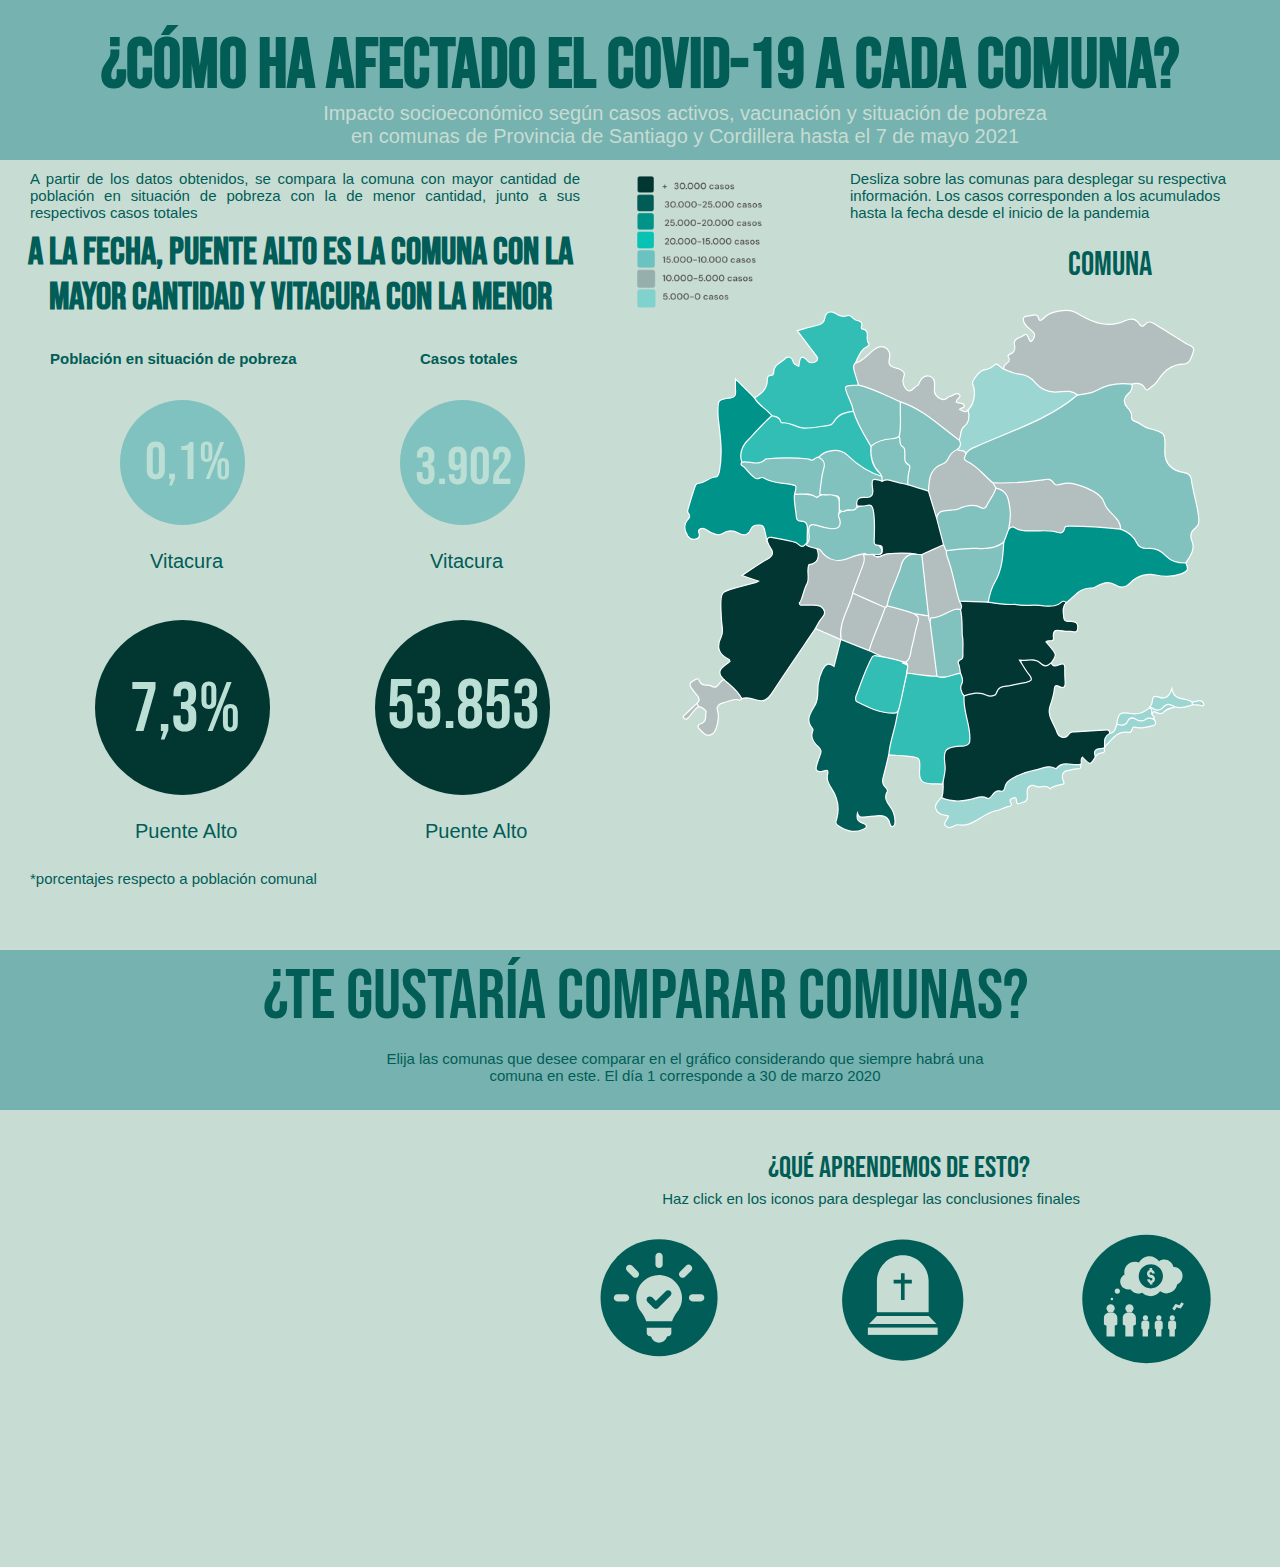
==== commit 1551d88d: "final" ====
--- a/index.html
+++ b/index.html
@@ -7,7 +7,6 @@
 	<title>Grupo 3</title>
 	<link rel="stylesheet" type="text/css" href="estilos.css">
 	<script type="text/javascript" src="jquery-3.6.0.js"></script>
-	<script type="text/javascript" src="d3.js"></script>
 	<script type="text/javascript" src="visual.js"></script>
 	<script type="text/javascript" src="ddimgtooltip.js"></script>
 	<script type="text/javascript" src="qqqqqqqqqqqqqqqqqq (2).html"></script>
@@ -16,6 +15,8 @@
 	<link rel="preconnect" href="https://fonts.gstatic.com">
 	<link href="https://fonts.googleapis.com/css2?family=Bebas+Neue&display=swap" rel="stylesheet">
     <script type="text/javascript" src="https://www.gstatic.com/charts/loader.js"></script>
+	<!-- arreglar esto -->
+	<link rel="shortcut icon" href="icono.png">
 	<!-- extraido de google charts https://developers.google.com/chart -->
     <script type="text/javascript">
       google.charts.load('current', {'packages':['line']});
@@ -265,16 +266,16 @@
 <div id="wrapper">
 	<header>
 		<div id="titulopagina"> <br> ¿CÓMO HA AFECTADO EL COVID-19 A CADA COMUNA? </div>
-		<p id="subtitulo"> Impacto socioeconómico según casos activos, vacunación y situación de pobreza en comunas de provincia de santiago y cordillera hasta el 7 de mayo 2021 </p>
+		<p id="subtitulo"> Impacto socioeconómico según casos activos, vacunación y situación de pobreza en comunas de Provincia de Santiago y Cordillera hasta el 7 de mayo 2021 </p>
 	</header>
 	<body>
 
 		<!-- titulos varios -->
 		<div id="relleno"> </div>
-		<a id="comparacion" class="linea" href="qqqqqqqqqqqqqqqqqq (2).html"> <p> ¿TE GUSTARÍA COMPARAR COMUNAS? </p> </a>
+		<div id="comparacion" class="linea"> <p> ¿TE GUSTARÍA COMPARAR COMUNAS? </p> </div>
 		<div id="nombrecomuna" class="linea"> <p> COMUNA</p> </div>
 		<p id="aclaracion1"> Elija las comunas que desee comparar en el gráfico considerando que siempre habrá una comuna en este. El día 1 corresponde a 30 de marzo 2020 </p>
-		<p id="aclaracion2"> Desliza sobre las comunas para desplegar su respectiva información. Los casos corresponden a los acomulados hasta la fecha desde el inicio de la pandemia </p>
+		<p id="aclaracion2"> Desliza sobre las comunas para desplegar su respectiva información. Los casos corresponden a los acumulados hasta la fecha desde el inicio de la pandemia </p>
 		<!-- mapa comunas -->
 		<div id="general" class="enlinea">
 
@@ -564,7 +565,126 @@
 		<!--grafico comparacion-->
 		<div id="colFilter_div"></div>
     	<div id="chart_div"></div>
-
+		<!--conclusiones-->
+		<div id="tituloconclusion"> ¿QUÉ APRENDEMOS DE ESTO?</div>
+		<div id="tituloconclusion1"> Haz click en los iconos para desplegar las conclusiones finales </div>
+		<!--ampolleta-->
+		<div id="conclusion">
+			<svg version="1.1" xmlns="http://www.w3.org/2000/svg" xmlns:xlink="http://www.w3.org/1999/xlink" x="0px" y="0px" viewBox="0 0 100 125" style="enable-background:new 0 0 100 125;" xml:space="preserve">
+			<g id="Capa_2">
+				<g>
+				<circle class="st0" cx="52.7" cy="65.1" r="39"/>
+				<path class="st1" d="M52.7,45.4c1.3,0,2.4-1.1,2.4-2.4v-5.5c0-1.3-1.1-2.4-2.4-2.4s-2.4,1.1-2.4,2.4V43
+				C50.3,44.3,51.4,45.4,52.7,45.4z"/>
+				<path class="st1" d="M38.7,47.8l-3.9-3.9c-1-1-2.5-1-3.4,0c-1,1-1,2.5,0,3.4l3.9,3.9c0.4,0.4,1.1,0.7,1.7,0.7
+				c0.6,0,1.3-0.3,1.7-0.7C39.6,50.3,39.6,48.7,38.7,47.8z"/>
+				<path class="st1" d="M30.4,62.8h-5.5c-1.3,0-2.4,1.1-2.4,2.4c0,1.3,1.1,2.4,2.4,2.4h5.5c1.3,0,2.4-1.1,2.4-2.4
+				C32.8,63.9,31.7,62.8,30.4,62.8z"/>
+				<path class="st1" d="M80.6,62.8H75c-1.3,0-2.4,1.1-2.4,2.4c0,1.3,1.1,2.4,2.4,2.4h5.5c1.3,0,2.4-1.1,2.4-2.4
+				C83,63.9,81.9,62.8,80.6,62.8z"/>
+				<path class="st1" d="M74.1,43.8c-1-1-2.5-1-3.4,0l-4,4c-1,1-1,2.5,0,3.4c0.4,0.4,1.1,0.7,1.7,0.7s1.3-0.3,1.7-0.7l3.9-3.9
+				C75.1,46.4,75.1,44.8,74.1,43.8z"/>
+				<path class="st1" d="M44.5,88.7c0,0.9,0.6,1.7,1.4,1.9l1.5,0.4c0.7,2.9,3.3,4.1,5.3,4.1c1.9,0,4.6-1.3,5.3-4.1l1.5-0.4
+				c0.8-0.3,1.4-1,1.4-1.9v-3.5H44.5V88.7z"/>
+				<path class="st1" d="M54.5,50.1c-4.3-0.5-8.7,0.9-11.9,3.8c-3.3,2.9-5.1,7-5.1,11.4c0,3.4,1.1,6.7,3.3,9.4
+				c0.7,0.8,1.7,2.6,2.8,4.8c0.2,0.4,0.4,0.8,0.5,1.3h17.3c0.1-0.4,0.3-0.8,0.5-1.3c1.1-2.2,2.1-4,2.8-4.8c2.7-3.4,3.8-7.6,3.1-11.9
+				C66.7,56.1,61.2,50.8,54.5,50.1z M60.3,63.8l-8.2,8.2c-0.4,0.4-1,0.6-1.5,0.6s-1.1-0.2-1.5-0.6l-4.1-4c-0.8-0.8-0.8-2.2,0-3.1
+				c0.8-0.8,2.2-0.8,3.1,0l2.5,2.5l6.6-6.6c0.8-0.8,2.2-0.8,3.1,0C61.2,61.5,61.2,62.9,60.3,63.8z"/>
+				</g>
+			</g>
+			</svg>
+		</div>
+		<div id="conclusion1"> 
+			
+			<svg version="1.1" id="Capa_3" xmlns="http://www.w3.org/2000/svg" xmlns:xlink="http://www.w3.org/1999/xlink" x="0px" y="0px"
+				viewBox="0 0 100 125" style="enable-background:new 0 0 100 125;" xml:space="preserve">
+			<g>
+				<path class="st2" d="M71,77.2L56.1,62.4L71,47.6c1.7-1.7,1.7-4.4,0-6.1s-4.4-1.7-6.1,0L50,56.3L35.3,41.5c-1.7-1.7-4.4-1.7-6.1,0
+				s-1.7,4.4,0,6.1L44,62.4L29.2,77.2c-1.7,1.7-1.7,4.4,0,6.1s4.4,1.7,6.1,0L50,68.5l14.8,14.8c1.7,1.7,4.4,1.7,6.1,0
+				C72.7,81.6,72.7,78.9,71,77.2z"/>
+				<path class="st2" d="M85,27.5c-19.3-19.3-50.6-19.3-69.9,0s-19.3,50.6,0,69.9s50.6,19.3,69.9,0C104.3,78,104.3,46.8,85,27.5z
+				M21.3,91.2c-15.9-15.9-15.9-41.7,0-57.6s41.7-15.9,57.6,0s15.9,41.7,0,57.6S37.1,107.1,21.3,91.2z"/>
+			</g>
+			</svg>
+			<p id="parrafo1"> En los datos, se puede evidenciar que en las comunas con menor cantidad de pobreza existe una curva más atenuada de contagios, esto se puede deber a que en las comunas de mayores ingresos existe una mejor calidad de vida y una menor necesidad de exponerse al virus. </p>
+		</div>
+		<!--defunciones-->
+		<div id="vacuna">
+			<svg version="1.1" id="Capa_1" xmlns="http://www.w3.org/2000/svg" xmlns:xlink="http://www.w3.org/1999/xlink" x="0px" y="0px"
+			viewBox="0 0 1024 1280" style="enable-background:new 0 0 1024 1280;" xml:space="preserve">
+			<circle class="st4" cx="531.3" cy="624.6" r="151.4"/>
+			<g>
+				<path class="st3" d="M577.1,531.8c-12.2-12.2-28.4-18.9-45.7-18.9s-33.5,6.7-45.7,18.9c-12.2,12.2-18.9,28.4-18.9,45.7l0,77.7H596
+				v-77.7C596,560.2,589.3,544,577.1,531.8z M554,583h-18v41.6h-9.1V583h-18.3v-9.1h18.3v-16.2h9.1v16.2h18V583z"/>
+				<polygon class="st3" points="447.3,684.1 466.4,664.3 596.3,664.3 615.6,684.1 "/>
+				<rect x="444.2" y="693.2" class="st3" width="174.4" height="18.3"/>
+			</g>
+			</svg>
+		
+		</div>
+		<div id="conclusion2"> 
+
+			<svg version="1.1" id="Capa_5" xmlns="http://www.w3.org/2000/svg" xmlns:xlink="http://www.w3.org/1999/xlink" x="0px" y="0px"
+				viewBox="0 0 100 125" style="enable-background:new 0 0 100 125;" xml:space="preserve">
+			<g>
+				<path class="st5" d="M71,77.2L56.1,62.4L71,47.6c1.7-1.7,1.7-4.4,0-6.1s-4.4-1.7-6.1,0L50,56.3L35.3,41.5c-1.7-1.7-4.4-1.7-6.1,0
+				s-1.7,4.4,0,6.1L44,62.4L29.2,77.2c-1.7,1.7-1.7,4.4,0,6.1s4.4,1.7,6.1,0L50,68.5l14.8,14.8c1.7,1.7,4.4,1.7,6.1,0
+				C72.7,81.6,72.7,78.9,71,77.2z"/>
+				<path class="st5" d="M85,27.5c-19.3-19.3-50.6-19.3-69.9,0s-19.3,50.6,0,69.9s50.6,19.3,69.9,0C104.3,78,104.3,46.8,85,27.5z
+				M21.3,91.2c-15.9-15.9-15.9-41.7,0-57.6s41.7-15.9,57.6,0s15.9,41.7,0,57.6S37.1,107.1,21.3,91.2z"/>
+			</g>
+			</svg>
+			<p id="parrafo2">Enfocándonos en la cifra de defunciones, se puede observar que las defunciones en el Sector Oriente, son mucho menores comparado con las comunas de los demás sectores, en especial en contraste con el Sector Suroriente. Esto se puede deber al acceso de camas críticas y la calidad de los sistemas de salud existentes en las comunas.
+				</p>
+		</div>
+		<!--pobreza-->
+		<div id="pobreza">
+			<svg version="1.1" id="Capa_6" xmlns="http://www.w3.org/2000/svg" xmlns:xlink="http://www.w3.org/1999/xlink" x="0px" y="0px"
+			viewBox="0 0 64 80" style="enable-background:new 0 0 64 80;" xml:space="preserve">
+			<circle class="st6" cx="31.6" cy="42.3" r="24.9"/>
+			<circle class="st7" cx="17.7" cy="45.9" r="1.6"/>
+			<path class="st7" d="M16.2,56.8h3.1v-4.1l1-0.5v-2.6c0-1.1-0.9-2.1-2.1-2.1h-0.5h-0.5c-1.1,0-2.1,0.9-2.1,2.1v2.6l1,0.5V56.8z"/>
+			<circle class="st7" cx="25" cy="45.9" r="1.6"/>
+			<path class="st7" d="M26.5,56.8v-4.1l1-0.5v-2.6c0-1.1-0.9-2.1-2.1-2.1H25h-0.5c-1.1,0-2.1,0.9-2.1,2.1v2.6l1,0.5v4.1H26.5z"/>
+			<circle class="st7" cx="20.3" cy="39.2" r="1"/>
+			<circle class="st7" cx="18.2" cy="42.3" r="0.5"/>
+			<circle class="st7" cx="31.2" cy="49.6" r="1"/>
+			<path class="st7" d="M29.6,51.6v2.1l0.5,0.5v2.6h2.1v-2.6l0.5-0.5v-2.1c0-0.6-0.5-1-1-1h-0.5h-0.5C30.1,50.6,29.6,51.1,29.6,51.6z"
+			/>
+			<circle class="st7" cx="36.4" cy="49.6" r="1"/>
+			<path class="st7" d="M34.8,51.6v2.1l0.5,0.5v2.6h2.1v-2.6l0.5-0.5v-2.1c0-0.6-0.5-1-1-1h-0.5h-0.5C35.3,50.6,34.8,51.1,34.8,51.6z"
+			/>
+			<circle class="st7" cx="41.6" cy="49.6" r="1"/>
+			<path class="st7" d="M42.6,56.8v-2.6l0.5-0.5v-2.1c0-0.6-0.5-1-1-1h-0.5H41c-0.6,0-1,0.5-1,1v2.1l0.5,0.5v2.6H42.6z"/>
+			<path class="st7" d="M44.5,45.9c0.2,0.1,0.5,0,0.6-0.2l1-1.6l-0.9-0.6l-0.8,1.2l-1.2-0.4c-0.2-0.1-0.5,0-0.6,0.2l-1,1.6l0.9,0.6
+			l0.8-1.2L44.5,45.9z"/>
+			<path class="st7" d="M33.3,31.9c0.3,0,0.5,0.2,0.5,0.5h1c0-0.7-0.4-1.2-1-1.5v-0.6h-1V31c-0.6,0.2-1,0.8-1,1.5
+			c0,0.9,0.7,1.6,1.6,1.6c0.3,0,0.5,0.2,0.5,0.5c0,0.3-0.2,0.5-0.5,0.5c-0.3,0-0.5-0.2-0.5-0.5h-1c0,0.7,0.4,1.2,1,1.5v0.6h1V36
+			c0.6-0.2,1-0.8,1-1.5c0-0.9-0.7-1.6-1.6-1.6c-0.3,0-0.5-0.2-0.5-0.5S33,31.9,33.3,31.9z"/>
+			<path class="st7" d="M42.1,29.9C42,29.9,42,29.9,42.1,29.9c-0.4-1.6-1.9-2.9-3.6-2.9c-0.7,0-1.4,0.2-2,0.6c-0.9-1.1-2.2-1.9-3.7-1.9
+			c-1.8,0-3.3,1-4.1,2.4c-0.5-0.2-1-0.3-1.6-0.3c-2.3,0-4.1,1.9-4.1,4.1c0,0.3,0,0.6,0.1,0.9c-1,0.5-1.7,1.6-1.7,2.7
+			c0,1.7,1.4,3.1,3.1,3.1c0.3,0,0.6,0,0.8-0.1c0.8,1,2,1.7,3.3,1.7c0.5,0,1-0.1,1.4-0.3c0.8,0.8,2,1.3,3.2,1.3c1.5,0,2.9-0.7,3.7-1.9
+			c0.7,0.5,1.6,0.8,2.5,0.8c2,0,3.7-1.5,4.1-3.4c1.3-0.6,2.1-1.8,2.1-3.3C45.7,31.5,44.1,29.9,42.1,29.9z M33.3,38.2
+			c-2.6,0-4.7-2.1-4.7-4.7c0-2.6,2.1-4.7,4.7-4.7s4.7,2.1,4.7,4.7C37.9,36.1,35.8,38.2,33.3,38.2z"/>
+			</svg>
+
+		</div>
+		<div id="conclusion3"> 
+			
+			<svg version="1.1" id="Capa_7" xmlns="http://www.w3.org/2000/svg" xmlns:xlink="http://www.w3.org/1999/xlink" x="0px" y="0px"
+				viewBox="0 0 100 125" style="enable-background:new 0 0 100 125;" xml:space="preserve">
+			<g>
+				<path class="st8" d="M71,77.2L56.1,62.4L71,47.6c1.7-1.7,1.7-4.4,0-6.1s-4.4-1.7-6.1,0L50,56.3L35.3,41.5c-1.7-1.7-4.4-1.7-6.1,0
+				s-1.7,4.4,0,6.1L44,62.4L29.2,77.2c-1.7,1.7-1.7,4.4,0,6.1s4.4,1.7,6.1,0L50,68.5l14.8,14.8c1.7,1.7,4.4,1.7,6.1,0
+				C72.7,81.6,72.7,78.9,71,77.2z"/>
+				<path class="st8" d="M85,27.5c-19.3-19.3-50.6-19.3-69.9,0s-19.3,50.6,0,69.9s50.6,19.3,69.9,0C104.3,78,104.3,46.8,85,27.5z
+				M21.3,91.2c-15.9-15.9-15.9-41.7,0-57.6s41.7-15.9,57.6,0s15.9,41.7,0,57.6S37.1,107.1,21.3,91.2z"/>
+			</g>
+			</svg>
+			<p id="parrafo3">  Por otro lado, la población en situación de pobreza se puede interpretar desde diversas aristas considerando la existencia del concepto de “pobreza multidimensional”. La pobreza multidimensional se basa en 3 aspectos la educación, la salud y la calidad de vida por lo que al momento de analizar la población en situación de pobreza es importante considerar cada una de las aristas
+
+			</p>
+		</div>
 	</body>
 </div>
 </html>--- a/estilos.css
+++ b/estilos.css
@@ -434,4 +434,167 @@
     width: 100%;
 }
 
-
+.st0{
+    fill: #015d57;
+
+}
+.st1{
+    fill: #c7dcd3;
+    
+}
+#conclusion{
+    height: 150px;
+    width: 150px;
+    position: absolute;
+    top:1200px;
+    right:550px;
+    cursor: pointer;
+}
+
+#conclusion1{
+    width: 240px;
+    border-radius: 20px;
+    height: 250px;
+    position: absolute;
+    top: 1400px;
+    border: 3px solid #015d57;
+    right: 500px;
+    display:none;
+    z-index: 1;  
+    background-color: #e2ebe1;
+}
+#parrafo1{
+    color:#504f4d ;
+    font-family: 'Gill Sans', 'Gill Sans MT', Calibri, 'Trebuchet MS', sans-serif;
+    font-size: 15px;
+    position: relative;
+    top: 10px;
+    left: 10px;
+    width: 200px;
+}
+#Capa_3{
+    width: 20px;
+    height: 20px;
+    position: relative;
+    top: 10px;
+    left: 210px;
+    cursor: pointer;
+    fill: #015d57;
+}
+#vacuna{
+    height: 410px;
+    width: 410px;
+    position: absolute;
+    top:1050px;
+    right:180px;
+    cursor: pointer;
+}
+.st4{
+    fill: #015d57;
+
+}
+.st3{
+    fill: #c7dcd3;
+}
+
+#conclusion2{
+    width: 240px;
+    border-radius: 20px;
+    height: 280px;
+    border:3px;
+    position: absolute;
+    top: 1400px;
+    border: 3px solid #015d57;
+    right: 253px;
+    display:none;
+    z-index: 1;
+    background-color: #e2ebe1;
+}
+#parrafo2{
+    color:#504f4d ;
+    font-family: 'Gill Sans', 'Gill Sans MT', Calibri, 'Trebuchet MS', sans-serif;
+    font-size: 15px;
+    position: relative;
+    top: 10px;
+    left: 10px;
+    width: 220px;
+}
+#Capa_5{
+    width: 20px;
+    height: 20px;
+    position: relative;
+    top: 10px;
+    left: 210px;
+    cursor: pointer;
+    fill: #015d57;
+}
+
+#pobreza{
+    height: 165px;
+    width: 165px;
+    position: absolute;
+    top:1190px;
+    right:50px;
+    cursor: pointer;
+}
+
+.st6{
+    fill: #015d57;
+
+}
+
+.st7{
+    fill: #c7dcd3;
+    
+}
+#conclusion3{
+    width: 240px;
+    border-radius: 20px;
+    height: 330px;
+    border:3px;
+    position: absolute;
+    top: 1400px;
+    border: 3px solid #015d57;
+    right: 5px;
+    display:none;
+    z-index: 1;
+    background-color: #e2ebe1;
+}
+#parrafo3{
+    color:#504f4d ;
+    font-family: 'Gill Sans', 'Gill Sans MT', Calibri, 'Trebuchet MS', sans-serif;
+    font-size: 15px;
+    position: relative;
+    top: 10px;
+    left: 10px;
+    width: 220px;
+}
+
+#Capa_7{
+    width: 20px;
+    height: 20px;
+    position: relative;
+    top: 10px;
+    left: 210px;
+    cursor: pointer;
+    fill: #015d57;
+}
+
+#tituloconclusion{
+    color:#015d55;
+    position:absolute;
+    font-size: 30px;
+    top:1150px;
+    right: 250px;
+    font-style: bold; 
+    font-family: 'Bebas Neue', cursive;
+}
+
+#tituloconclusion1{
+    color:#015d55;
+    position:absolute;
+    font-size: 15px;
+    top:1190px;
+    right: 200px;
+    font-family: 'Gill Sans', 'Gill Sans MT', Calibri, 'Trebuchet MS', sans-serif;
+}